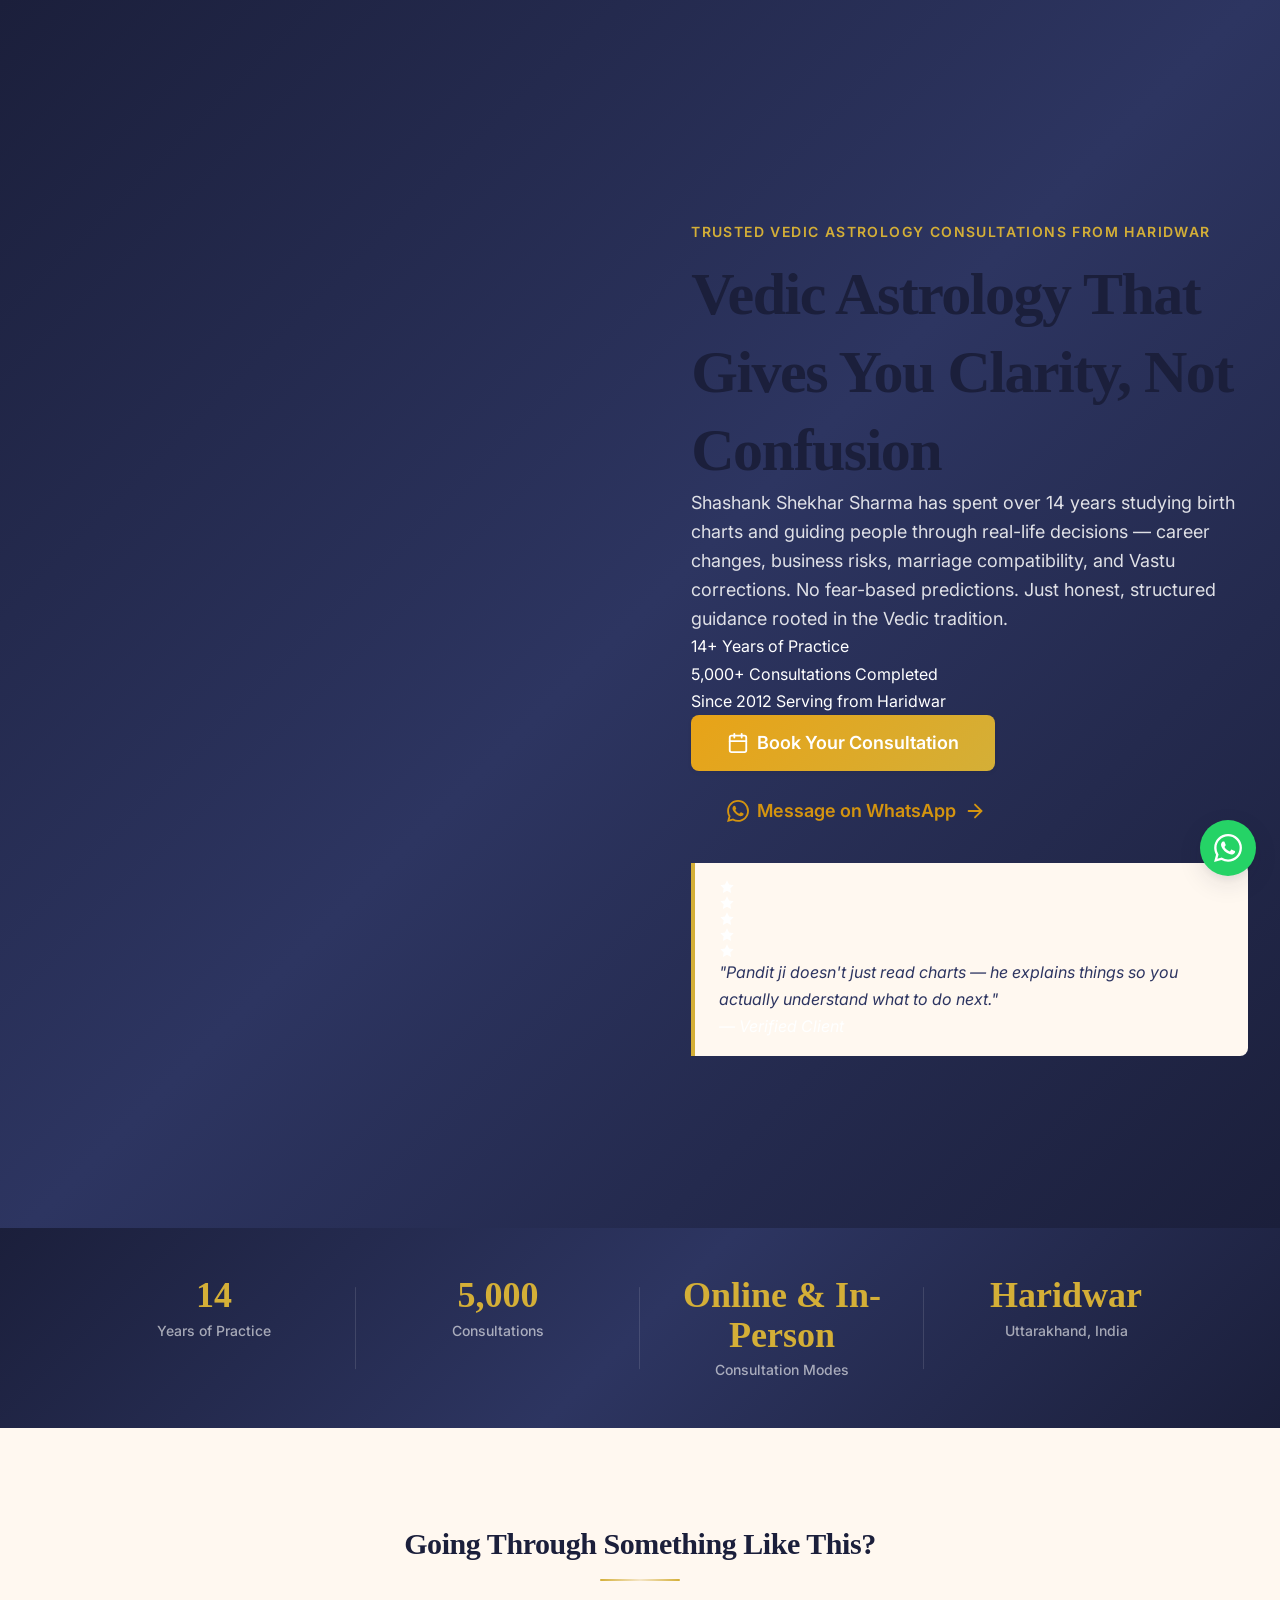
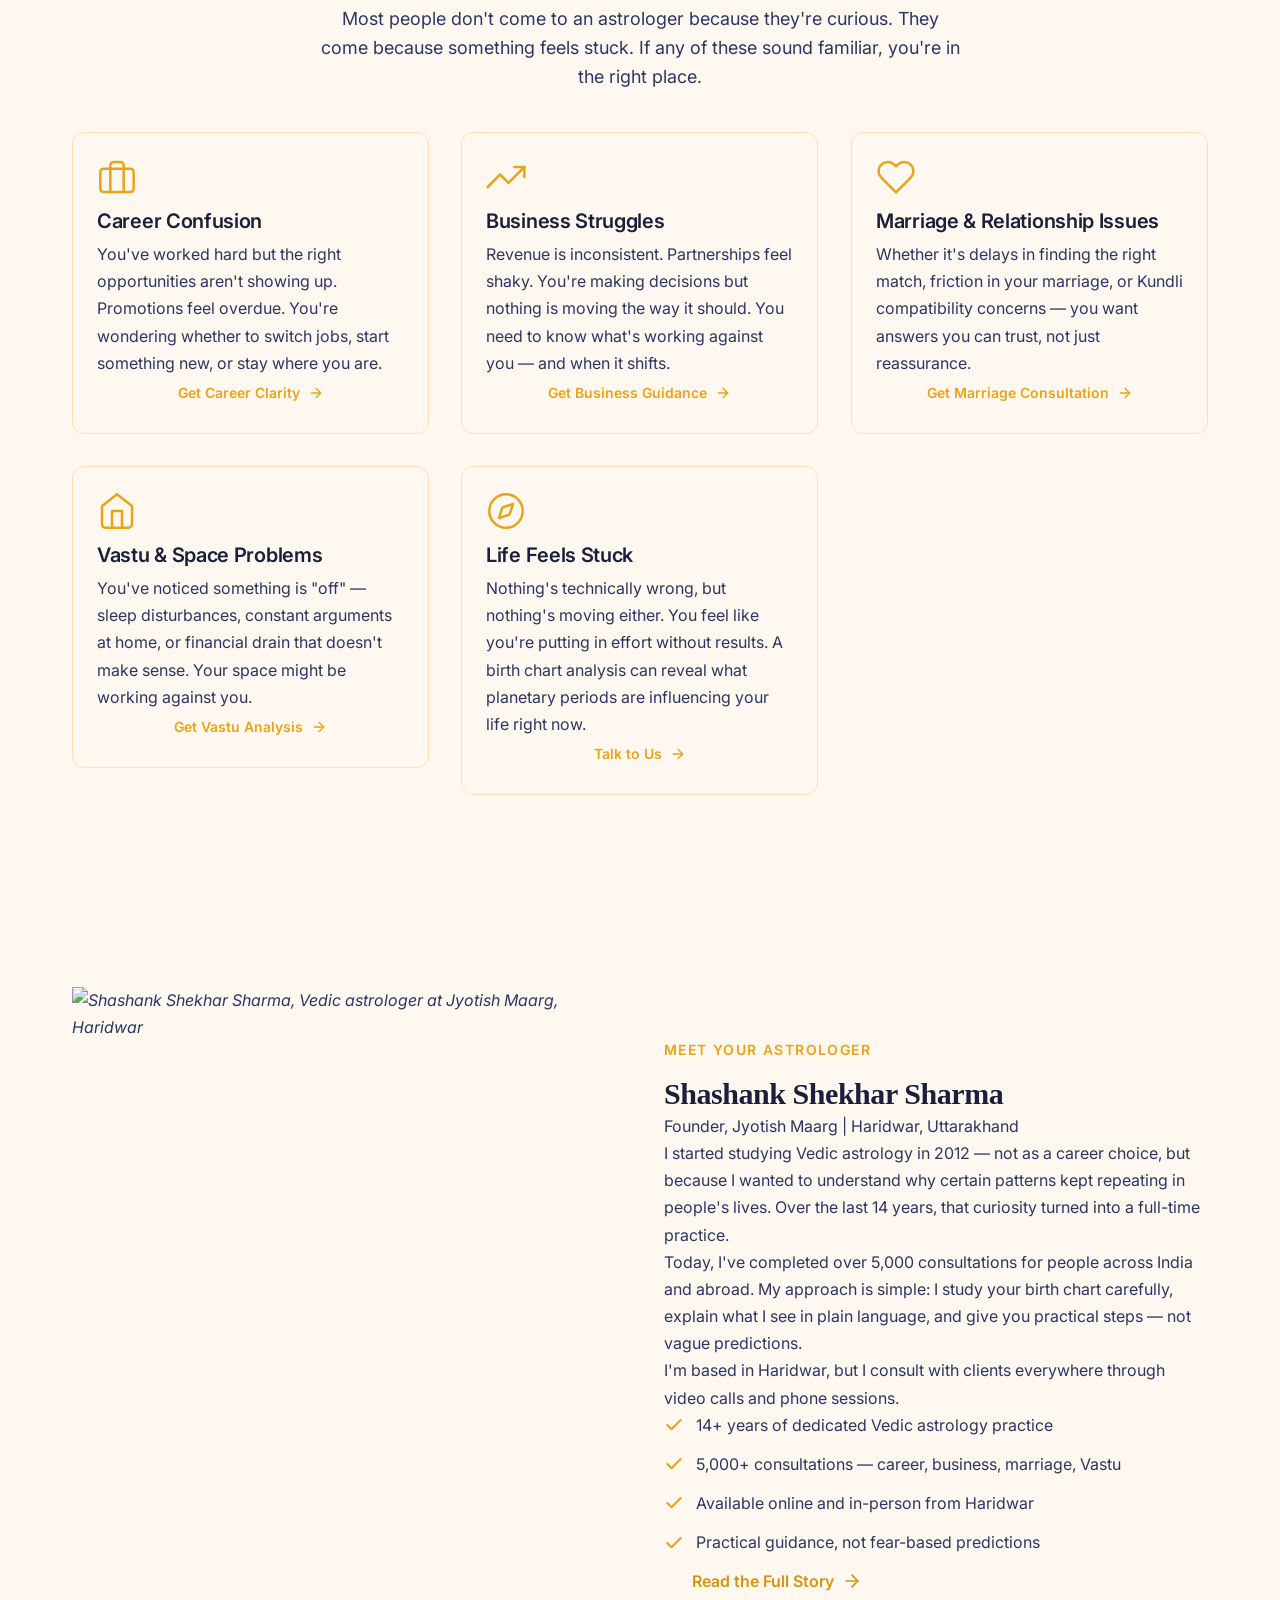
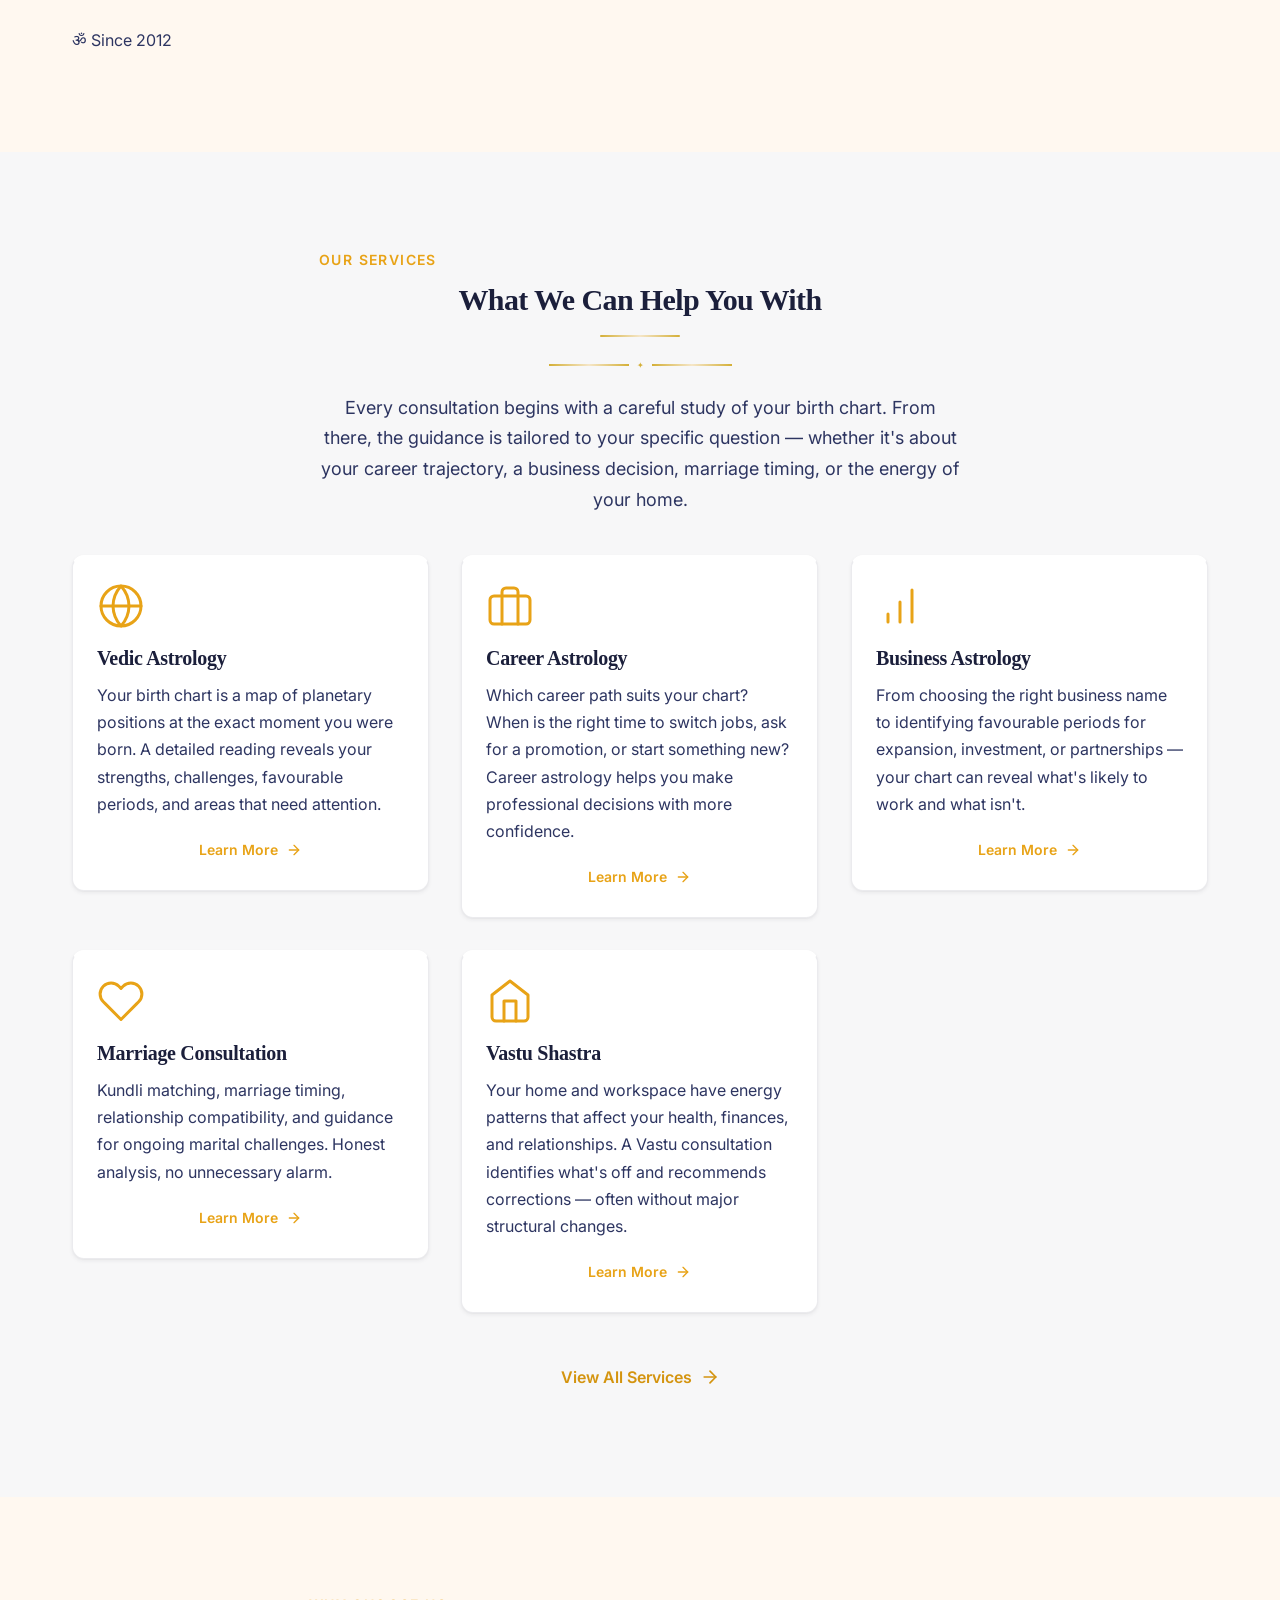
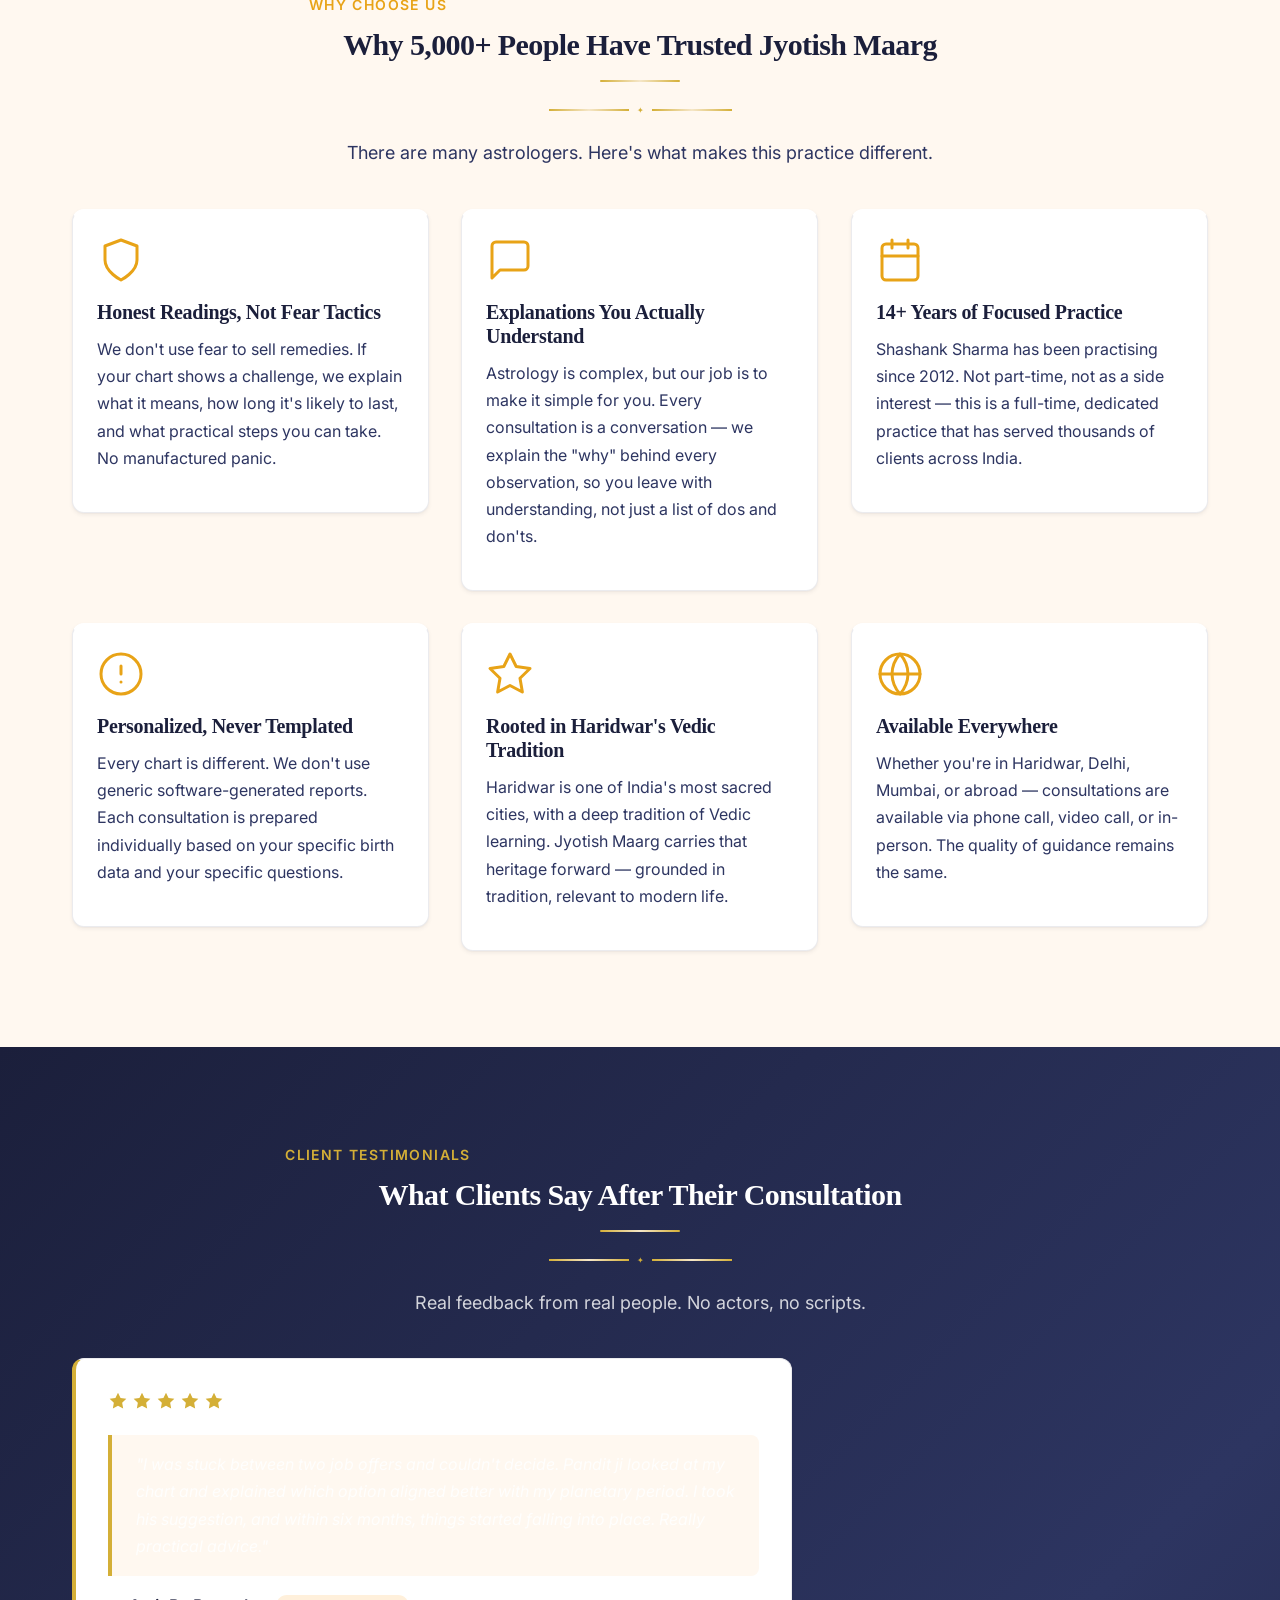
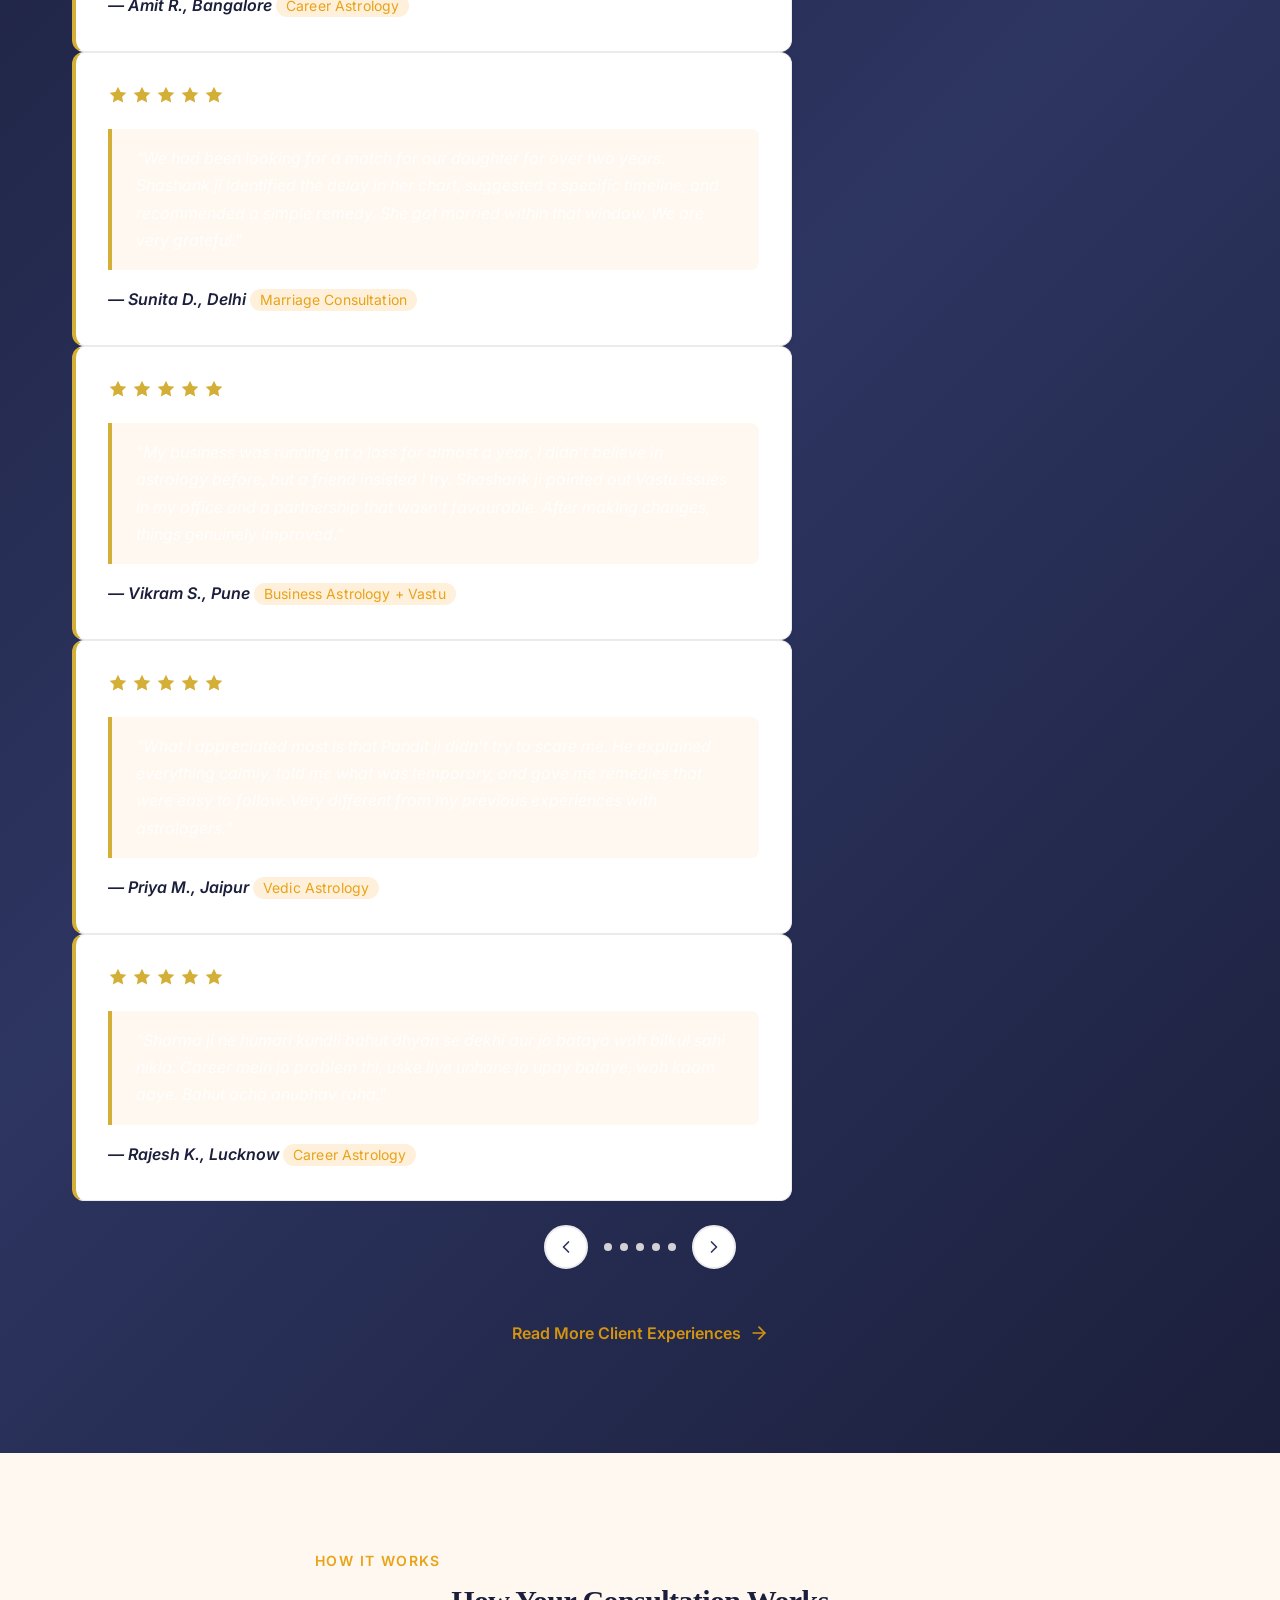
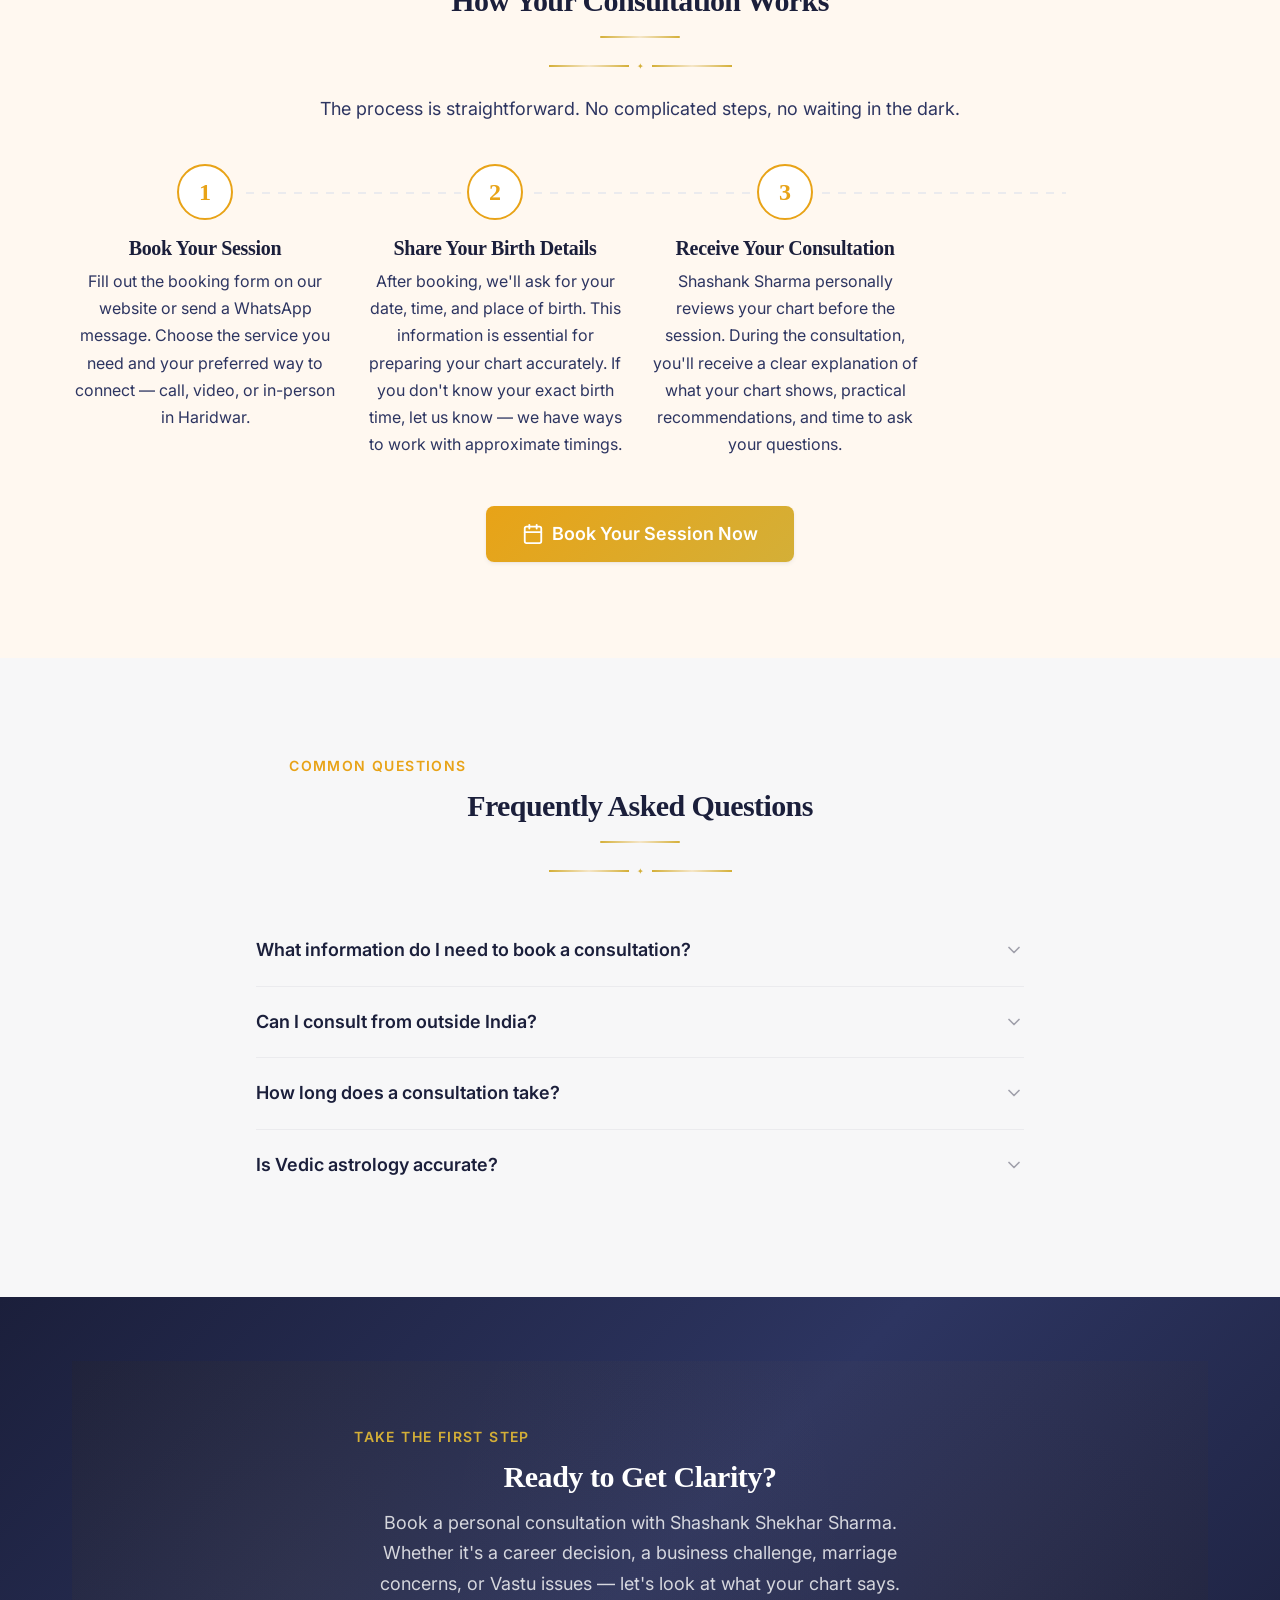
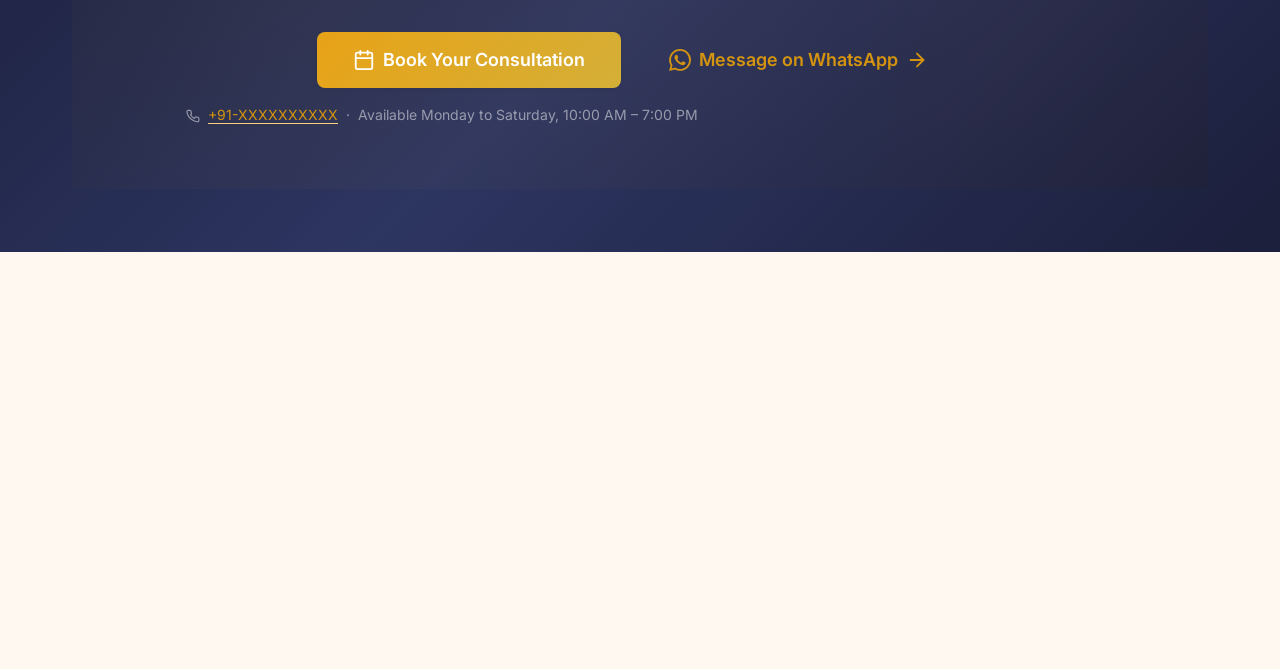
==== index.html @ 120d2c3c "Complete frontend foundation and homepage structure" ====
<!DOCTYPE html>
<html lang="en-IN">
<head>
  <!-- ═══════════════════════════════════════════════════════════════
       META — CHARACTER SET & VIEWPORT
  ═══════════════════════════════════════════════════════════════ -->
  <meta charset="UTF-8">
  <meta name="viewport" content="width=device-width, initial-scale=1.0">
  <meta http-equiv="X-UA-Compatible" content="IE=edge">

  <!-- ═══════════════════════════════════════════════════════════════
       PRIMARY SEO
  ═══════════════════════════════════════════════════════════════ -->
  <title>Jyotish Maarg — Vedic Astrology Consultation in Haridwar | Shashank Shekhar Sharma</title>
  <meta name="description" content="Get clarity on career, business, marriage &amp; Vastu with personalized Vedic astrology consultations from Haridwar. 14+ years of experience. Book your session with Shashank Shekhar Sharma today.">
  <meta name="keywords" content="Vedic astrology Haridwar, jyotish consultation, kundli analysis, career astrology, marriage astrology, vastu shastra, Shashank Shekhar Sharma">
  <meta name="author" content="Shashank Shekhar Sharma">
  <meta name="robots" content="index, follow">
  <meta name="theme-color" content="#1B1F3B">
  <link rel="canonical" href="https://jyotishmaarg.com/">

  <!-- ═══════════════════════════════════════════════════════════════
       OPEN GRAPH
  ═══════════════════════════════════════════════════════════════ -->
  <meta property="og:type" content="website">
  <meta property="og:locale" content="en_IN">
  <meta property="og:site_name" content="Jyotish Maarg">
  <meta property="og:url" content="https://jyotishmaarg.com/">
  <meta property="og:title" content="Jyotish Maarg — Vedic Astrology Consultation in Haridwar">
  <meta property="og:description" content="Get clarity on career, business, marriage &amp; Vastu with personalized Vedic astrology consultations from Haridwar. 14+ years of experience. Book your session today.">
  <meta property="og:image" content="https://jyotishmaarg.com/assets/images/og/og-default.jpg">
  <meta property="og:image:width" content="1200">
  <meta property="og:image:height" content="630">
  <meta property="og:image:alt" content="Jyotish Maarg — Vedic Astrology by Shashank Shekhar Sharma, Haridwar">

  <!-- ═══════════════════════════════════════════════════════════════
       TWITTER CARD
  ═══════════════════════════════════════════════════════════════ -->
  <meta name="twitter:card" content="summary_large_image">
  <meta name="twitter:site" content="@jyotishmaarg">
  <meta name="twitter:title" content="Jyotish Maarg — Vedic Astrology Consultation in Haridwar">
  <meta name="twitter:description" content="Get clarity on career, business, marriage &amp; Vastu with personalized Vedic astrology consultations from Haridwar. 14+ years of experience.">
  <meta name="twitter:image" content="https://jyotishmaarg.com/assets/images/og/og-default.jpg">
  <meta name="twitter:image:alt" content="Jyotish Maarg — Vedic Astrology by Shashank Shekhar Sharma, Haridwar">

  <!-- ═══════════════════════════════════════════════════════════════
       SCHEMA — STRUCTURED DATA (JSON-LD)
  ═══════════════════════════════════════════════════════════════ -->
  <script type="application/ld+json">
  {
    "@context": "https://schema.org",
    "@graph": [
      {
        "@type": "LocalBusiness",
        "@id": "https://jyotishmaarg.com/#business",
        "name": "Jyotish Maarg",
        "alternateName": "Jyotish Maarg Vedic Astrology",
        "description": "Personalized Vedic astrology consultations for career, business, marriage, and Vastu from Haridwar. 14+ years of practice by Shashank Shekhar Sharma.",
        "url": "https://jyotishmaarg.com",
        "logo": {
          "@type": "ImageObject",
          "url": "https://jyotishmaarg.com/assets/images/logo/logo-dark.svg"
        },
        "image": "https://jyotishmaarg.com/assets/images/og/og-default.jpg",
        "telephone": "+91-XXXXXXXXXX",
        "email": "contact@jyotishmaarg.com",
        "address": {
          "@type": "PostalAddress",
          "streetAddress": "Haridwar",
          "addressLocality": "Haridwar",
          "addressRegion": "Uttarakhand",
          "postalCode": "249401",
          "addressCountry": "IN"
        },
        "geo": {
          "@type": "GeoCoordinates",
          "latitude": 29.9457,
          "longitude": 78.1642
        },
        "openingHoursSpecification": [
          {
            "@type": "OpeningHoursSpecification",
            "dayOfWeek": ["Monday","Tuesday","Wednesday","Thursday","Friday","Saturday"],
            "opens": "10:00",
            "closes": "19:00"
          }
        ],
        "sameAs": [
          "https://www.youtube.com/@jyotishmaarg",
          "https://www.instagram.com/jyotishmaarg"
        ],
        "priceRange": "₹₹",
        "foundingDate": "2012",
        "areaServed": {
          "@type": "Country",
          "name": "India"
        },
        "serviceType": ["Vedic Astrology", "Career Astrology", "Business Astrology", "Marriage Consultation", "Vastu Shastra"]
      },
      {
        "@type": "Person",
        "@id": "https://jyotishmaarg.com/#founder",
        "name": "Shashank Shekhar Sharma",
        "jobTitle": "Vedic Astrologer",
        "worksFor": { "@id": "https://jyotishmaarg.com/#business" },
        "url": "https://jyotishmaarg.com/about",
        "image": "https://jyotishmaarg.com/assets/images/about/shashank-sharma.webp",
        "knowsAbout": ["Vedic Astrology", "Parashari Jyotish", "Jaimini Astrology", "Vastu Shastra", "Nadi Jyotish"],
        "address": {
          "@type": "PostalAddress",
          "addressLocality": "Haridwar",
          "addressRegion": "Uttarakhand",
          "addressCountry": "IN"
        }
      },
      {
        "@type": "WebSite",
        "@id": "https://jyotishmaarg.com/#website",
        "url": "https://jyotishmaarg.com",
        "name": "Jyotish Maarg",
        "description": "Personalized Vedic astrology consultations from Haridwar",
        "publisher": { "@id": "https://jyotishmaarg.com/#business" },
        "potentialAction": {
          "@type": "SearchAction",
          "target": {
            "@type": "EntryPoint",
            "urlTemplate": "https://jyotishmaarg.com/blog?q={search_term_string}"
          },
          "query-input": "required name=search_term_string"
        }
      }
    ]
  }
  </script>

  <!-- ═══════════════════════════════════════════════════════════════
       PRECONNECT — FONT ORIGINS
  ═══════════════════════════════════════════════════════════════ -->
  <link rel="preconnect" href="https://fonts.googleapis.com">
  <link rel="preconnect" href="https://fonts.gstatic.com" crossorigin>

  <!-- ═══════════════════════════════════════════════════════════════
       FONTS
       Inter (body) + Cormorant Garamond (headings) + Noto Sans Devanagari (Hindi)
  ═══════════════════════════════════════════════════════════════ -->
  <link href="https://fonts.googleapis.com/css2?family=Cormorant+Garamond:ital,wght@0,400;0,500;0,600;0,700;1,400&family=Inter:wght@400;500;600;700&family=Noto+Sans+Devanagari:wght@400;600&display=swap" rel="stylesheet">

  <!-- ═══════════════════════════════════════════════════════════════
       FAVICON & TOUCH ICONS
  ═══════════════════════════════════════════════════════════════ -->
  <link rel="icon" type="image/svg+xml" href="/assets/icons/favicon.svg">
  <link rel="icon" type="image/png" sizes="32x32" href="/assets/icons/favicon-32x32.png">
  <link rel="icon" type="image/png" sizes="16x16" href="/assets/icons/favicon-16x16.png">
  <link rel="apple-touch-icon" sizes="180x180" href="/assets/icons/apple-touch-icon.png">
  <link rel="manifest" href="/site.webmanifest">

  <!-- ═══════════════════════════════════════════════════════════════
       CSS STACK (load order: tokens → reset → global → components
                             → navbar → footer → animations → page)
  ═══════════════════════════════════════════════════════════════ -->
  <link rel="stylesheet" href="/css/tokens.css">
  <link rel="stylesheet" href="/css/reset.css">
  <link rel="stylesheet" href="/css/global.css">
  <link rel="stylesheet" href="/css/components.css">
  <link rel="stylesheet" href="/css/navbar.css">
  <link rel="stylesheet" href="/css/footer.css">
  <link rel="stylesheet" href="/css/animations.css">
  <link rel="stylesheet" href="/css/pages/home.css">

  <!-- ═══════════════════════════════════════════════════════════════
       HERO IMAGE PRELOAD (largest contentful paint optimisation)
  ═══════════════════════════════════════════════════════════════ -->
  <link rel="preload" as="image" href="/assets/images/hero/home-hero.webp"
        imagesrcset="/assets/images/hero/home-hero-mobile.webp 768w, /assets/images/hero/home-hero.webp 1440w"
        imagesizes="100vw">

</head>

<!-- data-navbar-transparent triggers the transparent-to-solid transition in navbar.js -->
<body data-navbar-transparent="true">

  <!-- ═══════════════════════════════════════════════════════════════
       1. SKIP LINK
  ═══════════════════════════════════════════════════════════════ -->
  <a class="skip-link" href="#main-content">Skip to main content</a>

  <!-- ═══════════════════════════════════════════════════════════════
       2. TOPBAR (announcement — desktop only)
       Injected as part of navbar.html partial via main.js
  ═══════════════════════════════════════════════════════════════ -->

  <!-- ═══════════════════════════════════════════════════════════════
       3. NAVBAR PLACEHOLDER
       main.js fetches /assets/partials/navbar.html and replaces this element
  ═══════════════════════════════════════════════════════════════ -->
  <div id="navbar-placeholder" role="banner" aria-label="Site navigation"></div>

  <!-- ═══════════════════════════════════════════════════════════════
       MAIN CONTENT
  ═══════════════════════════════════════════════════════════════ -->
  <main id="main-content">

    <!-- ═══════════════════════════════════════════════════════════
         SECTION 1 — HERO
    ═══════════════════════════════════════════════════════════ -->
    <section
      class="section section--hero"
      id="hero"
      data-hero
      aria-label="Hero — Jyotish Maarg introduction"
    >
      <!-- Background image (decorative — no alt) -->
      <div class="hero__bg" aria-hidden="true">
        <img
          class="hero__bg-img hero-animate--bg"
          src="/assets/images/hero/home-hero.webp"
          srcset="/assets/images/hero/home-hero-mobile.webp 768w, /assets/images/hero/home-hero.webp 1440w"
          sizes="100vw"
          alt=""
          role="presentation"
          loading="eager"
          fetchpriority="high"
          decoding="async"
          width="1440"
          height="900"
        >
        <!-- Dark overlay for text readability -->
        <div class="hero__overlay" aria-hidden="true"></div>
      </div>

      <div class="container hero__inner">
        <!-- Pre-heading label -->
        <p class="pre-heading hero-animate--pre-heading" aria-hidden="true">
          Trusted Vedic Astrology Consultations from Haridwar
        </p>

        <!-- H1 — primary heading -->
        <h1 class="hero__headline hero-animate--heading">
          Vedic Astrology That Gives You Clarity, Not Confusion
        </h1>

        <!-- Subheadline -->
        <p class="lead hero__subhead hero-animate--subtext">
          Shashank Shekhar Sharma has spent over 14 years studying birth charts and guiding people through real-life decisions — career changes, business risks, marriage compatibility, and Vastu corrections. No fear-based predictions. Just honest, structured guidance rooted in the Vedic tradition.
        </p>

        <!-- Inline stats bar -->
        <div class="hero__stats hero-animate--stats" aria-label="Key credentials">
          <div class="hero__stat">
            <span class="hero__stat-number">14+</span>
            <span class="hero__stat-label">Years of Practice</span>
          </div>
          <div class="hero__stat-divider" aria-hidden="true"></div>
          <div class="hero__stat">
            <span class="hero__stat-number">5,000+</span>
            <span class="hero__stat-label">Consultations Completed</span>
          </div>
          <div class="hero__stat-divider" aria-hidden="true"></div>
          <div class="hero__stat">
            <span class="hero__stat-number">Since 2012</span>
            <span class="hero__stat-label">Serving from Haridwar</span>
          </div>
        </div>

        <!-- CTA buttons -->
        <div class="btn-group hero-animate--cta" role="group" aria-label="Consultation booking options">
          <a
            href="/book"
            class="btn btn--primary btn--lg btn-animate btn-glow"
            aria-label="Book your Vedic astrology consultation"
          >
            <svg aria-hidden="true" focusable="false" xmlns="http://www.w3.org/2000/svg" width="20" height="20" viewBox="0 0 24 24" fill="none" stroke="currentColor" stroke-width="2" stroke-linecap="round" stroke-linejoin="round"><rect x="3" y="4" width="18" height="18" rx="2" ry="2"/><line x1="16" y1="2" x2="16" y2="6"/><line x1="8" y1="2" x2="8" y2="6"/><line x1="3" y1="10" x2="21" y2="10"/></svg>
            Book Your Consultation
          </a>
          <a
            href="https://wa.me/919XXXXXXXXX?text=Namaste%21%20I%20would%20like%20to%20book%20a%20consultation%20with%20Jyotish%20Maarg."
            class="btn btn--outline-light btn--lg btn-animate btn-arrow whatsapp-link"
            target="_blank"
            rel="noopener noreferrer"
            aria-label="Message Jyotish Maarg on WhatsApp (opens WhatsApp)"
          >
            <svg aria-hidden="true" focusable="false" xmlns="http://www.w3.org/2000/svg" width="20" height="20" viewBox="0 0 24 24" fill="currentColor"><path d="M17.472 14.382c-.297-.149-1.758-.867-2.03-.967-.273-.099-.471-.148-.67.15-.197.297-.767.966-.94 1.164-.173.199-.347.223-.644.075-.297-.15-1.255-.463-2.39-1.475-.883-.788-1.48-1.761-1.653-2.059-.173-.297-.018-.458.13-.606.134-.133.298-.347.446-.52.149-.174.198-.298.298-.497.099-.198.05-.371-.025-.52-.075-.149-.669-1.612-.916-2.207-.242-.579-.487-.5-.669-.51-.173-.008-.371-.01-.57-.01-.198 0-.52.074-.792.372-.272.297-1.04 1.016-1.04 2.479 0 1.462 1.065 2.875 1.213 3.074.149.198 2.096 3.2 5.077 4.487.709.306 1.262.489 1.694.625.712.227 1.36.195 1.871.118.571-.085 1.758-.719 2.006-1.413.248-.694.248-1.289.173-1.413-.074-.124-.272-.198-.57-.347m-5.421 7.403h-.004a9.87 9.87 0 01-5.031-1.378l-.361-.214-3.741.982.998-3.648-.235-.374a9.86 9.86 0 01-1.51-5.26c.001-5.45 4.436-9.884 9.888-9.884 2.64 0 5.122 1.03 6.988 2.898a9.825 9.825 0 012.893 6.994c-.003 5.45-4.437 9.884-9.885 9.884m8.413-18.297A11.815 11.815 0 0012.05 0C5.495 0 .16 5.335.157 11.892c0 2.096.547 4.142 1.588 5.945L.057 24l6.305-1.654a11.882 11.882 0 005.683 1.448h.005c6.554 0 11.89-5.335 11.893-11.893a11.821 11.821 0 00-3.48-8.413z"/></svg>
            Message on WhatsApp
            <svg class="btn-arrow-icon" aria-hidden="true" focusable="false" xmlns="http://www.w3.org/2000/svg" width="16" height="16" viewBox="0 0 24 24" fill="none" stroke="currentColor" stroke-width="2" stroke-linecap="round" stroke-linejoin="round"><line x1="5" y1="12" x2="19" y2="12"/><polyline points="12 5 19 12 12 19"/></svg>
          </a>
        </div>

        <!-- Micro-testimonial (first-fold social proof) -->
        <blockquote class="hero__micro-testimonial hero-animate--micro" aria-label="Client testimonial">
          <div class="hero__micro-stars" aria-label="5 stars out of 5">
            <svg aria-hidden="true" focusable="false" xmlns="http://www.w3.org/2000/svg" width="16" height="16" viewBox="0 0 24 24" fill="currentColor"><polygon points="12 2 15.09 8.26 22 9.27 17 14.14 18.18 21.02 12 17.77 5.82 21.02 7 14.14 2 9.27 8.91 8.26 12 2"/></svg>
            <svg aria-hidden="true" focusable="false" xmlns="http://www.w3.org/2000/svg" width="16" height="16" viewBox="0 0 24 24" fill="currentColor"><polygon points="12 2 15.09 8.26 22 9.27 17 14.14 18.18 21.02 12 17.77 5.82 21.02 7 14.14 2 9.27 8.91 8.26 12 2"/></svg>
            <svg aria-hidden="true" focusable="false" xmlns="http://www.w3.org/2000/svg" width="16" height="16" viewBox="0 0 24 24" fill="currentColor"><polygon points="12 2 15.09 8.26 22 9.27 17 14.14 18.18 21.02 12 17.77 5.82 21.02 7 14.14 2 9.27 8.91 8.26 12 2"/></svg>
            <svg aria-hidden="true" focusable="false" xmlns="http://www.w3.org/2000/svg" width="16" height="16" viewBox="0 0 24 24" fill="currentColor"><polygon points="12 2 15.09 8.26 22 9.27 17 14.14 18.18 21.02 12 17.77 5.82 21.02 7 14.14 2 9.27 8.91 8.26 12 2"/></svg>
            <svg aria-hidden="true" focusable="false" xmlns="http://www.w3.org/2000/svg" width="16" height="16" viewBox="0 0 24 24" fill="currentColor"><polygon points="12 2 15.09 8.26 22 9.27 17 14.14 18.18 21.02 12 17.77 5.82 21.02 7 14.14 2 9.27 8.91 8.26 12 2"/></svg>
          </div>
          <p>
            <em>"Pandit ji doesn't just read charts — he explains things so you actually understand what to do next."</em>
          </p>
          <cite>— Verified Client</cite>
        </blockquote>
      </div>
    </section>


    <!-- ═══════════════════════════════════════════════════════════
         SECTION 2 — TRUST / STATS STRIP
    ═══════════════════════════════════════════════════════════ -->
    <section
      class="section stats-strip stats-strip--dark section--dark"
      id="stats-strip"
      aria-label="Credentials overview"
    >
      <div class="container">
        <div class="stats-strip__grid">

          <div class="stat-item reveal stagger-1">
            <span class="stat-item__number stat-number" data-count="14" data-suffix="+">14+</span>
            <span class="stat-item__label">Years of Practice</span>
          </div>

          <div class="stat-item reveal stagger-2">
            <span class="stat-item__number stat-number" data-count="5000" data-prefix="" data-suffix="+">5,000+</span>
            <span class="stat-item__label">Consultations</span>
          </div>

          <div class="stat-item reveal stagger-3">
            <span class="stat-item__number">Online &amp; In-Person</span>
            <span class="stat-item__label">Consultation Modes</span>
          </div>

          <div class="stat-item reveal stagger-4">
            <span class="stat-item__number">Haridwar</span>
            <span class="stat-item__label">Uttarakhand, India</span>
          </div>

        </div>
      </div>
    </section>


    <!-- ═══════════════════════════════════════════════════════════
         SECTION 3 — PAIN POINT IDENTIFICATION
         "Going Through Something Like This?"
    ═══════════════════════════════════════════════════════════ -->
    <section
      class="section section--warm"
      id="pain-points"
      aria-labelledby="pain-heading"
    >
      <div class="container">

        <header class="section-heading section-heading--ornament reveal">
          <h2 id="pain-heading">Going Through Something Like This?</h2>
          <p class="lead">
            Most people don't come to an astrologer because they're curious. They come because something feels stuck. If any of these sound familiar, you're in the right place.
          </p>
        </header>

        <ul class="service-cards-grid" role="list">

          <!-- Career Confusion -->
          <li class="reveal--card stagger-1">
            <article class="pain-card card-hover">
              <div class="pain-card__icon" aria-hidden="true">
                <svg xmlns="http://www.w3.org/2000/svg" width="40" height="40" viewBox="0 0 24 24" fill="none" stroke="currentColor" stroke-width="1.5" stroke-linecap="round" stroke-linejoin="round"><rect x="2" y="7" width="20" height="14" rx="2" ry="2"/><path d="M16 21V5a2 2 0 0 0-2-2h-4a2 2 0 0 0-2 2v16"/></svg>
              </div>
              <h3 class="pain-card__title">Career Confusion</h3>
              <p class="pain-card__desc">
                You've worked hard but the right opportunities aren't showing up. Promotions feel overdue. You're wondering whether to switch jobs, start something new, or stay where you are.
              </p>
              <a href="/services/career-astrology" class="btn btn--ghost btn--sm btn-arrow" aria-label="Get career clarity — Career Astrology service">
                Get Career Clarity
                <svg class="btn-arrow-icon" aria-hidden="true" focusable="false" xmlns="http://www.w3.org/2000/svg" width="16" height="16" viewBox="0 0 24 24" fill="none" stroke="currentColor" stroke-width="2" stroke-linecap="round" stroke-linejoin="round"><line x1="5" y1="12" x2="19" y2="12"/><polyline points="12 5 19 12 12 19"/></svg>
              </a>
            </article>
          </li>

          <!-- Business Struggles -->
          <li class="reveal--card stagger-2">
            <article class="pain-card card-hover">
              <div class="pain-card__icon" aria-hidden="true">
                <svg xmlns="http://www.w3.org/2000/svg" width="40" height="40" viewBox="0 0 24 24" fill="none" stroke="currentColor" stroke-width="1.5" stroke-linecap="round" stroke-linejoin="round"><polyline points="23 6 13.5 15.5 8.5 10.5 1 18"/><polyline points="17 6 23 6 23 12"/></svg>
              </div>
              <h3 class="pain-card__title">Business Struggles</h3>
              <p class="pain-card__desc">
                Revenue is inconsistent. Partnerships feel shaky. You're making decisions but nothing is moving the way it should. You need to know what's working against you — and when it shifts.
              </p>
              <a href="/services/business-astrology" class="btn btn--ghost btn--sm btn-arrow" aria-label="Get business guidance — Business Astrology service">
                Get Business Guidance
                <svg class="btn-arrow-icon" aria-hidden="true" focusable="false" xmlns="http://www.w3.org/2000/svg" width="16" height="16" viewBox="0 0 24 24" fill="none" stroke="currentColor" stroke-width="2" stroke-linecap="round" stroke-linejoin="round"><line x1="5" y1="12" x2="19" y2="12"/><polyline points="12 5 19 12 12 19"/></svg>
              </a>
            </article>
          </li>

          <!-- Marriage & Relationship -->
          <li class="reveal--card stagger-3">
            <article class="pain-card card-hover">
              <div class="pain-card__icon" aria-hidden="true">
                <svg xmlns="http://www.w3.org/2000/svg" width="40" height="40" viewBox="0 0 24 24" fill="none" stroke="currentColor" stroke-width="1.5" stroke-linecap="round" stroke-linejoin="round"><path d="M20.84 4.61a5.5 5.5 0 0 0-7.78 0L12 5.67l-1.06-1.06a5.5 5.5 0 0 0-7.78 7.78l1.06 1.06L12 21.23l7.78-7.78 1.06-1.06a5.5 5.5 0 0 0 0-7.78z"/></svg>
              </div>
              <h3 class="pain-card__title">Marriage &amp; Relationship Issues</h3>
              <p class="pain-card__desc">
                Whether it's delays in finding the right match, friction in your marriage, or Kundli compatibility concerns — you want answers you can trust, not just reassurance.
              </p>
              <a href="/services/marriage-consultation" class="btn btn--ghost btn--sm btn-arrow" aria-label="Get marriage consultation — Marriage Consultation service">
                Get Marriage Consultation
                <svg class="btn-arrow-icon" aria-hidden="true" focusable="false" xmlns="http://www.w3.org/2000/svg" width="16" height="16" viewBox="0 0 24 24" fill="none" stroke="currentColor" stroke-width="2" stroke-linecap="round" stroke-linejoin="round"><line x1="5" y1="12" x2="19" y2="12"/><polyline points="12 5 19 12 12 19"/></svg>
              </a>
            </article>
          </li>

          <!-- Vastu & Space -->
          <li class="reveal--card stagger-4">
            <article class="pain-card card-hover">
              <div class="pain-card__icon" aria-hidden="true">
                <svg xmlns="http://www.w3.org/2000/svg" width="40" height="40" viewBox="0 0 24 24" fill="none" stroke="currentColor" stroke-width="1.5" stroke-linecap="round" stroke-linejoin="round"><path d="M3 9l9-7 9 7v11a2 2 0 0 1-2 2H5a2 2 0 0 1-2-2z"/><polyline points="9 22 9 12 15 12 15 22"/></svg>
              </div>
              <h3 class="pain-card__title">Vastu &amp; Space Problems</h3>
              <p class="pain-card__desc">
                You've noticed something is "off" — sleep disturbances, constant arguments at home, or financial drain that doesn't make sense. Your space might be working against you.
              </p>
              <a href="/services/vastu-shastra" class="btn btn--ghost btn--sm btn-arrow" aria-label="Get Vastu analysis — Vastu Shastra service">
                Get Vastu Analysis
                <svg class="btn-arrow-icon" aria-hidden="true" focusable="false" xmlns="http://www.w3.org/2000/svg" width="16" height="16" viewBox="0 0 24 24" fill="none" stroke="currentColor" stroke-width="2" stroke-linecap="round" stroke-linejoin="round"><line x1="5" y1="12" x2="19" y2="12"/><polyline points="12 5 19 12 12 19"/></svg>
              </a>
            </article>
          </li>

          <!-- Life Feels Stuck -->
          <li class="reveal--card stagger-5">
            <article class="pain-card card-hover">
              <div class="pain-card__icon" aria-hidden="true">
                <svg xmlns="http://www.w3.org/2000/svg" width="40" height="40" viewBox="0 0 24 24" fill="none" stroke="currentColor" stroke-width="1.5" stroke-linecap="round" stroke-linejoin="round"><circle cx="12" cy="12" r="10"/><polygon points="16.24 7.76 14.12 14.12 7.76 16.24 9.88 9.88 16.24 7.76"/></svg>
              </div>
              <h3 class="pain-card__title">Life Feels Stuck</h3>
              <p class="pain-card__desc">
                Nothing's technically wrong, but nothing's moving either. You feel like you're putting in effort without results. A birth chart analysis can reveal what planetary periods are influencing your life right now.
              </p>
              <a href="/book" class="btn btn--ghost btn--sm btn-arrow" aria-label="Talk to us — Book a consultation">
                Talk to Us
                <svg class="btn-arrow-icon" aria-hidden="true" focusable="false" xmlns="http://www.w3.org/2000/svg" width="16" height="16" viewBox="0 0 24 24" fill="none" stroke="currentColor" stroke-width="2" stroke-linecap="round" stroke-linejoin="round"><line x1="5" y1="12" x2="19" y2="12"/><polyline points="12 5 19 12 12 19"/></svg>
              </a>
            </article>
          </li>

        </ul>

      </div>
    </section>


    <!-- ═══════════════════════════════════════════════════════════
         SECTION 4 — ABOUT PREVIEW / AUTHORITY STRIP
         "Meet Your Astrologer"
    ═══════════════════════════════════════════════════════════ -->
    <section
      class="section"
      id="about-preview"
      aria-labelledby="about-heading"
    >
      <div class="container">
        <div class="grid--2col about-preview__grid">

          <!-- Photo column -->
          <div class="about-preview__photo reveal--fade">
            <figure class="about-preview__figure">
              <img
                src="/assets/images/about/shashank-sharma.webp"
                alt="Shashank Shekhar Sharma, Vedic astrologer at Jyotish Maarg, Haridwar"
                width="560"
                height="640"
                loading="lazy"
                decoding="async"
                class="about-preview__img"
              >
              <!-- Floating credibility badge -->
              <figcaption class="about-preview__badge" aria-label="Established since 2012">
                <span class="about-preview__badge-year" lang="hi" aria-label="Om symbol">ॐ</span>
                <span class="about-preview__badge-text">Since 2012</span>
              </figcaption>
            </figure>
          </div>

          <!-- Content column -->
          <div class="about-preview__content reveal">
            <p class="pre-heading">Meet Your Astrologer</p>
            <h2 id="about-heading">Shashank Shekhar Sharma</h2>
            <p class="about-preview__role">Founder, Jyotish Maarg | Haridwar, Uttarakhand</p>

            <p>
              I started studying Vedic astrology in 2012 — not as a career choice, but because I wanted to understand why certain patterns kept repeating in people's lives. Over the last 14 years, that curiosity turned into a full-time practice.
            </p>
            <p>
              Today, I've completed over 5,000 consultations for people across India and abroad. My approach is simple: I study your birth chart carefully, explain what I see in plain language, and give you practical steps — not vague predictions.
            </p>
            <p>
              I'm based in Haridwar, but I consult with clients everywhere through video calls and phone sessions.
            </p>

            <!-- Credentials list -->
            <ul class="credentials-list" aria-label="Key credentials">
              <li class="credentials-list__item">
                <svg class="credentials-list__icon" aria-hidden="true" focusable="false" xmlns="http://www.w3.org/2000/svg" viewBox="0 0 24 24" fill="none" stroke="currentColor" stroke-width="2.5" stroke-linecap="round" stroke-linejoin="round"><polyline points="20 6 9 17 4 12"/></svg>
                <span class="credentials-list__text">14+ years of dedicated Vedic astrology practice</span>
              </li>
              <li class="credentials-list__item">
                <svg class="credentials-list__icon" aria-hidden="true" focusable="false" xmlns="http://www.w3.org/2000/svg" viewBox="0 0 24 24" fill="none" stroke="currentColor" stroke-width="2.5" stroke-linecap="round" stroke-linejoin="round"><polyline points="20 6 9 17 4 12"/></svg>
                <span class="credentials-list__text">5,000+ consultations — career, business, marriage, Vastu</span>
              </li>
              <li class="credentials-list__item">
                <svg class="credentials-list__icon" aria-hidden="true" focusable="false" xmlns="http://www.w3.org/2000/svg" viewBox="0 0 24 24" fill="none" stroke="currentColor" stroke-width="2.5" stroke-linecap="round" stroke-linejoin="round"><polyline points="20 6 9 17 4 12"/></svg>
                <span class="credentials-list__text">Available online and in-person from Haridwar</span>
              </li>
              <li class="credentials-list__item">
                <svg class="credentials-list__icon" aria-hidden="true" focusable="false" xmlns="http://www.w3.org/2000/svg" viewBox="0 0 24 24" fill="none" stroke="currentColor" stroke-width="2.5" stroke-linecap="round" stroke-linejoin="round"><polyline points="20 6 9 17 4 12"/></svg>
                <span class="credentials-list__text">Practical guidance, not fear-based predictions</span>
              </li>
            </ul>

            <a href="/about" class="btn btn--outline btn-arrow" aria-label="Read the full story about Shashank Shekhar Sharma">
              Read the Full Story
              <svg class="btn-arrow-icon" aria-hidden="true" focusable="false" xmlns="http://www.w3.org/2000/svg" width="16" height="16" viewBox="0 0 24 24" fill="none" stroke="currentColor" stroke-width="2" stroke-linecap="round" stroke-linejoin="round"><line x1="5" y1="12" x2="19" y2="12"/><polyline points="12 5 19 12 12 19"/></svg>
            </a>
          </div>

        </div>
      </div>
    </section>


    <!-- ═══════════════════════════════════════════════════════════
         SECTION 5 — SERVICES OVERVIEW
         "What We Can Help You With"
    ═══════════════════════════════════════════════════════════ -->
    <section
      class="section section--alt"
      id="services"
      aria-labelledby="services-heading"
    >
      <div class="container">

        <header class="section-heading section-heading--ornament reveal">
          <p class="section-heading__pre" aria-hidden="true">Our Services</p>
          <h2 id="services-heading" class="section-heading__title">What We Can Help You With</h2>
          <div class="section-heading__ornament" aria-hidden="true">
            <span class="section-heading__ornament-diamond">✦</span>
          </div>
          <p class="section-heading__sub lead">
            Every consultation begins with a careful study of your birth chart. From there, the guidance is tailored to your specific question — whether it's about your career trajectory, a business decision, marriage timing, or the energy of your home.
          </p>
        </header>

        <ul class="service-cards-grid" role="list">

          <!-- Vedic Astrology -->
          <li class="reveal--card stagger-1">
            <article class="service-card card-hover">
              <div class="service-card__icon card-icon" aria-hidden="true">
                <svg xmlns="http://www.w3.org/2000/svg" width="48" height="48" viewBox="0 0 24 24" fill="none" stroke="currentColor" stroke-width="1.5" stroke-linecap="round" stroke-linejoin="round"><circle cx="12" cy="12" r="10"/><path d="M12 2a15.3 15.3 0 0 1 4 10 15.3 15.3 0 0 1-4 10 15.3 15.3 0 0 1-4-10 15.3 15.3 0 0 1 4-10z"/><line x1="2" y1="12" x2="22" y2="12"/></svg>
              </div>
              <h3 class="service-card__title">Vedic Astrology</h3>
              <p class="service-card__desc">
                Your birth chart is a map of planetary positions at the exact moment you were born. A detailed reading reveals your strengths, challenges, favourable periods, and areas that need attention.
              </p>
              <a href="/services/vedic-astrology" class="btn btn--ghost btn--sm btn-arrow service-card__link" aria-label="Learn more about Vedic Astrology consultation">
                Learn More
                <svg class="btn-arrow-icon" aria-hidden="true" focusable="false" xmlns="http://www.w3.org/2000/svg" width="14" height="14" viewBox="0 0 24 24" fill="none" stroke="currentColor" stroke-width="2" stroke-linecap="round" stroke-linejoin="round"><line x1="5" y1="12" x2="19" y2="12"/><polyline points="12 5 19 12 12 19"/></svg>
              </a>
            </article>
          </li>

          <!-- Career Astrology -->
          <li class="reveal--card stagger-2">
            <article class="service-card card-hover">
              <div class="service-card__icon card-icon" aria-hidden="true">
                <svg xmlns="http://www.w3.org/2000/svg" width="48" height="48" viewBox="0 0 24 24" fill="none" stroke="currentColor" stroke-width="1.5" stroke-linecap="round" stroke-linejoin="round"><rect x="2" y="7" width="20" height="14" rx="2" ry="2"/><path d="M16 21V5a2 2 0 0 0-2-2h-4a2 2 0 0 0-2 2v16"/></svg>
              </div>
              <h3 class="service-card__title">Career Astrology</h3>
              <p class="service-card__desc">
                Which career path suits your chart? When is the right time to switch jobs, ask for a promotion, or start something new? Career astrology helps you make professional decisions with more confidence.
              </p>
              <a href="/services/career-astrology" class="btn btn--ghost btn--sm btn-arrow service-card__link" aria-label="Learn more about Career Astrology consultation">
                Learn More
                <svg class="btn-arrow-icon" aria-hidden="true" focusable="false" xmlns="http://www.w3.org/2000/svg" width="14" height="14" viewBox="0 0 24 24" fill="none" stroke="currentColor" stroke-width="2" stroke-linecap="round" stroke-linejoin="round"><line x1="5" y1="12" x2="19" y2="12"/><polyline points="12 5 19 12 12 19"/></svg>
              </a>
            </article>
          </li>

          <!-- Business Astrology -->
          <li class="reveal--card stagger-3">
            <article class="service-card card-hover">
              <div class="service-card__icon card-icon" aria-hidden="true">
                <svg xmlns="http://www.w3.org/2000/svg" width="48" height="48" viewBox="0 0 24 24" fill="none" stroke="currentColor" stroke-width="1.5" stroke-linecap="round" stroke-linejoin="round"><line x1="12" y1="20" x2="12" y2="10"/><line x1="18" y1="20" x2="18" y2="4"/><line x1="6" y1="20" x2="6" y2="16"/></svg>
              </div>
              <h3 class="service-card__title">Business Astrology</h3>
              <p class="service-card__desc">
                From choosing the right business name to identifying favourable periods for expansion, investment, or partnerships — your chart can reveal what's likely to work and what isn't.
              </p>
              <a href="/services/business-astrology" class="btn btn--ghost btn--sm btn-arrow service-card__link" aria-label="Learn more about Business Astrology consultation">
                Learn More
                <svg class="btn-arrow-icon" aria-hidden="true" focusable="false" xmlns="http://www.w3.org/2000/svg" width="14" height="14" viewBox="0 0 24 24" fill="none" stroke="currentColor" stroke-width="2" stroke-linecap="round" stroke-linejoin="round"><line x1="5" y1="12" x2="19" y2="12"/><polyline points="12 5 19 12 12 19"/></svg>
              </a>
            </article>
          </li>

          <!-- Marriage Consultation -->
          <li class="reveal--card stagger-4">
            <article class="service-card card-hover">
              <div class="service-card__icon card-icon" aria-hidden="true">
                <svg xmlns="http://www.w3.org/2000/svg" width="48" height="48" viewBox="0 0 24 24" fill="none" stroke="currentColor" stroke-width="1.5" stroke-linecap="round" stroke-linejoin="round"><path d="M20.84 4.61a5.5 5.5 0 0 0-7.78 0L12 5.67l-1.06-1.06a5.5 5.5 0 0 0-7.78 7.78l1.06 1.06L12 21.23l7.78-7.78 1.06-1.06a5.5 5.5 0 0 0 0-7.78z"/></svg>
              </div>
              <h3 class="service-card__title">Marriage Consultation</h3>
              <p class="service-card__desc">
                Kundli matching, marriage timing, relationship compatibility, and guidance for ongoing marital challenges. Honest analysis, no unnecessary alarm.
              </p>
              <a href="/services/marriage-consultation" class="btn btn--ghost btn--sm btn-arrow service-card__link" aria-label="Learn more about Marriage Consultation">
                Learn More
                <svg class="btn-arrow-icon" aria-hidden="true" focusable="false" xmlns="http://www.w3.org/2000/svg" width="14" height="14" viewBox="0 0 24 24" fill="none" stroke="currentColor" stroke-width="2" stroke-linecap="round" stroke-linejoin="round"><line x1="5" y1="12" x2="19" y2="12"/><polyline points="12 5 19 12 12 19"/></svg>
              </a>
            </article>
          </li>

          <!-- Vastu Shastra -->
          <li class="reveal--card stagger-5">
            <article class="service-card card-hover">
              <div class="service-card__icon card-icon" aria-hidden="true">
                <svg xmlns="http://www.w3.org/2000/svg" width="48" height="48" viewBox="0 0 24 24" fill="none" stroke="currentColor" stroke-width="1.5" stroke-linecap="round" stroke-linejoin="round"><path d="M3 9l9-7 9 7v11a2 2 0 0 1-2 2H5a2 2 0 0 1-2-2z"/><polyline points="9 22 9 12 15 12 15 22"/></svg>
              </div>
              <h3 class="service-card__title">Vastu Shastra</h3>
              <p class="service-card__desc">
                Your home and workspace have energy patterns that affect your health, finances, and relationships. A Vastu consultation identifies what's off and recommends corrections — often without major structural changes.
              </p>
              <a href="/services/vastu-shastra" class="btn btn--ghost btn--sm btn-arrow service-card__link" aria-label="Learn more about Vastu Shastra consultation">
                Learn More
                <svg class="btn-arrow-icon" aria-hidden="true" focusable="false" xmlns="http://www.w3.org/2000/svg" width="14" height="14" viewBox="0 0 24 24" fill="none" stroke="currentColor" stroke-width="2" stroke-linecap="round" stroke-linejoin="round"><line x1="5" y1="12" x2="19" y2="12"/><polyline points="12 5 19 12 12 19"/></svg>
              </a>
            </article>
          </li>

        </ul>

        <div class="section-heading" style="margin-top: var(--space-10); margin-bottom: 0;">
          <a href="/services" class="btn btn--outline btn-arrow" aria-label="View all Jyotish Maarg services">
            View All Services
            <svg class="btn-arrow-icon" aria-hidden="true" focusable="false" xmlns="http://www.w3.org/2000/svg" width="16" height="16" viewBox="0 0 24 24" fill="none" stroke="currentColor" stroke-width="2" stroke-linecap="round" stroke-linejoin="round"><line x1="5" y1="12" x2="19" y2="12"/><polyline points="12 5 19 12 12 19"/></svg>
          </a>
        </div>

      </div>
    </section>


    <!-- ═══════════════════════════════════════════════════════════
         SECTION 6 — WHY CHOOSE JYOTISH MAARG
         "Why 5,000+ People Have Trusted Jyotish Maarg"
    ═══════════════════════════════════════════════════════════ -->
    <section
      class="section"
      id="why-choose"
      aria-labelledby="why-heading"
    >
      <div class="container">

        <header class="section-heading section-heading--ornament reveal">
          <p class="section-heading__pre" aria-hidden="true">Why Choose Us</p>
          <h2 id="why-heading" class="section-heading__title">Why 5,000+ People Have Trusted Jyotish Maarg</h2>
          <div class="section-heading__ornament" aria-hidden="true">
            <span class="section-heading__ornament-diamond">✦</span>
          </div>
          <p class="section-heading__sub lead">
            There are many astrologers. Here's what makes this practice different.
          </p>
        </header>

        <ul class="service-cards-grid" role="list">

          <li class="reveal--card stagger-1">
            <article class="service-card card-hover">
              <div class="service-card__icon card-icon" aria-hidden="true">
                <svg xmlns="http://www.w3.org/2000/svg" width="48" height="48" viewBox="0 0 24 24" fill="none" stroke="currentColor" stroke-width="1.5" stroke-linecap="round" stroke-linejoin="round"><path d="M12 22s8-4 8-10V5l-8-3-8 3v7c0 6 8 10 8 10z"/></svg>
              </div>
              <h3 class="service-card__title">Honest Readings, Not Fear Tactics</h3>
              <p class="service-card__desc">
                We don't use fear to sell remedies. If your chart shows a challenge, we explain what it means, how long it's likely to last, and what practical steps you can take. No manufactured panic.
              </p>
            </article>
          </li>

          <li class="reveal--card stagger-2">
            <article class="service-card card-hover">
              <div class="service-card__icon card-icon" aria-hidden="true">
                <svg xmlns="http://www.w3.org/2000/svg" width="48" height="48" viewBox="0 0 24 24" fill="none" stroke="currentColor" stroke-width="1.5" stroke-linecap="round" stroke-linejoin="round"><path d="M21 15a2 2 0 0 1-2 2H7l-4 4V5a2 2 0 0 1 2-2h14a2 2 0 0 1 2 2z"/></svg>
              </div>
              <h3 class="service-card__title">Explanations You Actually Understand</h3>
              <p class="service-card__desc">
                Astrology is complex, but our job is to make it simple for you. Every consultation is a conversation — we explain the "why" behind every observation, so you leave with understanding, not just a list of dos and don'ts.
              </p>
            </article>
          </li>

          <li class="reveal--card stagger-3">
            <article class="service-card card-hover">
              <div class="service-card__icon card-icon" aria-hidden="true">
                <svg xmlns="http://www.w3.org/2000/svg" width="48" height="48" viewBox="0 0 24 24" fill="none" stroke="currentColor" stroke-width="1.5" stroke-linecap="round" stroke-linejoin="round"><rect x="3" y="4" width="18" height="18" rx="2" ry="2"/><line x1="16" y1="2" x2="16" y2="6"/><line x1="8" y1="2" x2="8" y2="6"/><line x1="3" y1="10" x2="21" y2="10"/></svg>
              </div>
              <h3 class="service-card__title">14+ Years of Focused Practice</h3>
              <p class="service-card__desc">
                Shashank Sharma has been practising since 2012. Not part-time, not as a side interest — this is a full-time, dedicated practice that has served thousands of clients across India.
              </p>
            </article>
          </li>

          <li class="reveal--card stagger-4">
            <article class="service-card card-hover">
              <div class="service-card__icon card-icon" aria-hidden="true">
                <svg xmlns="http://www.w3.org/2000/svg" width="48" height="48" viewBox="0 0 24 24" fill="none" stroke="currentColor" stroke-width="1.5" stroke-linecap="round" stroke-linejoin="round"><circle cx="12" cy="12" r="10"/><line x1="12" y1="8" x2="12" y2="12"/><line x1="12" y1="16" x2="12.01" y2="16"/></svg>
              </div>
              <h3 class="service-card__title">Personalized, Never Templated</h3>
              <p class="service-card__desc">
                Every chart is different. We don't use generic software-generated reports. Each consultation is prepared individually based on your specific birth data and your specific questions.
              </p>
            </article>
          </li>

          <li class="reveal--card stagger-5">
            <article class="service-card card-hover">
              <div class="service-card__icon card-icon" aria-hidden="true">
                <svg xmlns="http://www.w3.org/2000/svg" width="48" height="48" viewBox="0 0 24 24" fill="none" stroke="currentColor" stroke-width="1.5" stroke-linecap="round" stroke-linejoin="round"><polygon points="12 2 15.09 8.26 22 9.27 17 14.14 18.18 21.02 12 17.77 5.82 21.02 7 14.14 2 9.27 8.91 8.26 12 2"/></svg>
              </div>
              <h3 class="service-card__title">Rooted in Haridwar's Vedic Tradition</h3>
              <p class="service-card__desc">
                Haridwar is one of India's most sacred cities, with a deep tradition of Vedic learning. Jyotish Maarg carries that heritage forward — grounded in tradition, relevant to modern life.
              </p>
            </article>
          </li>

          <li class="reveal--card stagger-6">
            <article class="service-card card-hover">
              <div class="service-card__icon card-icon" aria-hidden="true">
                <svg xmlns="http://www.w3.org/2000/svg" width="48" height="48" viewBox="0 0 24 24" fill="none" stroke="currentColor" stroke-width="1.5" stroke-linecap="round" stroke-linejoin="round"><circle cx="12" cy="12" r="10"/><line x1="2" y1="12" x2="22" y2="12"/><path d="M12 2a15.3 15.3 0 0 1 4 10 15.3 15.3 0 0 1-4 10 15.3 15.3 0 0 1-4-10 15.3 15.3 0 0 1 4-10z"/></svg>
              </div>
              <h3 class="service-card__title">Available Everywhere</h3>
              <p class="service-card__desc">
                Whether you're in Haridwar, Delhi, Mumbai, or abroad — consultations are available via phone call, video call, or in-person. The quality of guidance remains the same.
              </p>
            </article>
          </li>

        </ul>

      </div>
    </section>


    <!-- ═══════════════════════════════════════════════════════════
         SECTION 7 — TESTIMONIALS
         "What Clients Say After Their Consultation"
    ═══════════════════════════════════════════════════════════ -->
    <section
      class="section section--dark"
      id="testimonials"
      aria-labelledby="testimonials-heading"
    >
      <div class="container">

        <header class="section-heading section-heading--ornament section-heading--dark reveal">
          <p class="section-heading__pre" aria-hidden="true">Client Testimonials</p>
          <h2 id="testimonials-heading" class="section-heading__title">What Clients Say After Their Consultation</h2>
          <div class="section-heading__ornament" aria-hidden="true">
            <span class="section-heading__ornament-diamond">✦</span>
          </div>
          <p class="section-heading__sub lead">
            Real feedback from real people. No actors, no scripts.
          </p>
        </header>

        <!-- Testimonial carousel -->
        <div
          class="testimonial-carousel reveal--fade"
          role="region"
          aria-label="Client testimonials carousel"
          aria-roledescription="carousel"
        >
          <div
            class="testimonial-carousel__track"
            aria-live="polite"
            aria-atomic="false"
          >

            <!-- Testimonial 1 -->
            <article
              class="testimonial-card"
              aria-roledescription="slide"
              aria-label="Testimonial 1 of 5 — Amit R., Bangalore"
            >
              <div class="star-rating testimonial-card__stars" aria-label="5 stars out of 5">
                <svg class="star" aria-hidden="true" focusable="false" xmlns="http://www.w3.org/2000/svg" width="20" height="20" viewBox="0 0 24 24" fill="currentColor"><polygon points="12 2 15.09 8.26 22 9.27 17 14.14 18.18 21.02 12 17.77 5.82 21.02 7 14.14 2 9.27 8.91 8.26 12 2"/></svg>
                <svg class="star" aria-hidden="true" focusable="false" xmlns="http://www.w3.org/2000/svg" width="20" height="20" viewBox="0 0 24 24" fill="currentColor"><polygon points="12 2 15.09 8.26 22 9.27 17 14.14 18.18 21.02 12 17.77 5.82 21.02 7 14.14 2 9.27 8.91 8.26 12 2"/></svg>
                <svg class="star" aria-hidden="true" focusable="false" xmlns="http://www.w3.org/2000/svg" width="20" height="20" viewBox="0 0 24 24" fill="currentColor"><polygon points="12 2 15.09 8.26 22 9.27 17 14.14 18.18 21.02 12 17.77 5.82 21.02 7 14.14 2 9.27 8.91 8.26 12 2"/></svg>
                <svg class="star" aria-hidden="true" focusable="false" xmlns="http://www.w3.org/2000/svg" width="20" height="20" viewBox="0 0 24 24" fill="currentColor"><polygon points="12 2 15.09 8.26 22 9.27 17 14.14 18.18 21.02 12 17.77 5.82 21.02 7 14.14 2 9.27 8.91 8.26 12 2"/></svg>
                <svg class="star" aria-hidden="true" focusable="false" xmlns="http://www.w3.org/2000/svg" width="20" height="20" viewBox="0 0 24 24" fill="currentColor"><polygon points="12 2 15.09 8.26 22 9.27 17 14.14 18.18 21.02 12 17.77 5.82 21.02 7 14.14 2 9.27 8.91 8.26 12 2"/></svg>
              </div>
              <blockquote class="testimonial-card__quote">
                <p>"I was stuck between two job offers and couldn't decide. Pandit ji looked at my chart and explained which option aligned better with my planetary period. I took his suggestion, and within six months, things started falling into place. Really practical advice."</p>
              </blockquote>
              <footer class="testimonial-card__footer">
                <cite class="testimonial-card__author">— <strong>Amit R.</strong>, Bangalore</cite>
                <span class="badge badge--warm testimonial-card__service">Career Astrology</span>
              </footer>
            </article>

            <!-- Testimonial 2 -->
            <article
              class="testimonial-card"
              aria-roledescription="slide"
              aria-label="Testimonial 2 of 5 — Sunita D., Delhi"
            >
              <div class="star-rating testimonial-card__stars" aria-label="5 stars out of 5">
                <svg class="star" aria-hidden="true" focusable="false" xmlns="http://www.w3.org/2000/svg" width="20" height="20" viewBox="0 0 24 24" fill="currentColor"><polygon points="12 2 15.09 8.26 22 9.27 17 14.14 18.18 21.02 12 17.77 5.82 21.02 7 14.14 2 9.27 8.91 8.26 12 2"/></svg>
                <svg class="star" aria-hidden="true" focusable="false" xmlns="http://www.w3.org/2000/svg" width="20" height="20" viewBox="0 0 24 24" fill="currentColor"><polygon points="12 2 15.09 8.26 22 9.27 17 14.14 18.18 21.02 12 17.77 5.82 21.02 7 14.14 2 9.27 8.91 8.26 12 2"/></svg>
                <svg class="star" aria-hidden="true" focusable="false" xmlns="http://www.w3.org/2000/svg" width="20" height="20" viewBox="0 0 24 24" fill="currentColor"><polygon points="12 2 15.09 8.26 22 9.27 17 14.14 18.18 21.02 12 17.77 5.82 21.02 7 14.14 2 9.27 8.91 8.26 12 2"/></svg>
                <svg class="star" aria-hidden="true" focusable="false" xmlns="http://www.w3.org/2000/svg" width="20" height="20" viewBox="0 0 24 24" fill="currentColor"><polygon points="12 2 15.09 8.26 22 9.27 17 14.14 18.18 21.02 12 17.77 5.82 21.02 7 14.14 2 9.27 8.91 8.26 12 2"/></svg>
                <svg class="star" aria-hidden="true" focusable="false" xmlns="http://www.w3.org/2000/svg" width="20" height="20" viewBox="0 0 24 24" fill="currentColor"><polygon points="12 2 15.09 8.26 22 9.27 17 14.14 18.18 21.02 12 17.77 5.82 21.02 7 14.14 2 9.27 8.91 8.26 12 2"/></svg>
              </div>
              <blockquote class="testimonial-card__quote">
                <p>"We had been looking for a match for our daughter for over two years. Shashank ji identified the delay in her chart, suggested a specific timeline, and recommended a simple remedy. She got married within that window. We are very grateful."</p>
              </blockquote>
              <footer class="testimonial-card__footer">
                <cite class="testimonial-card__author">— <strong>Sunita D.</strong>, Delhi</cite>
                <span class="badge badge--warm testimonial-card__service">Marriage Consultation</span>
              </footer>
            </article>

            <!-- Testimonial 3 -->
            <article
              class="testimonial-card"
              aria-roledescription="slide"
              aria-label="Testimonial 3 of 5 — Vikram S., Pune"
            >
              <div class="star-rating testimonial-card__stars" aria-label="5 stars out of 5">
                <svg class="star" aria-hidden="true" focusable="false" xmlns="http://www.w3.org/2000/svg" width="20" height="20" viewBox="0 0 24 24" fill="currentColor"><polygon points="12 2 15.09 8.26 22 9.27 17 14.14 18.18 21.02 12 17.77 5.82 21.02 7 14.14 2 9.27 8.91 8.26 12 2"/></svg>
                <svg class="star" aria-hidden="true" focusable="false" xmlns="http://www.w3.org/2000/svg" width="20" height="20" viewBox="0 0 24 24" fill="currentColor"><polygon points="12 2 15.09 8.26 22 9.27 17 14.14 18.18 21.02 12 17.77 5.82 21.02 7 14.14 2 9.27 8.91 8.26 12 2"/></svg>
                <svg class="star" aria-hidden="true" focusable="false" xmlns="http://www.w3.org/2000/svg" width="20" height="20" viewBox="0 0 24 24" fill="currentColor"><polygon points="12 2 15.09 8.26 22 9.27 17 14.14 18.18 21.02 12 17.77 5.82 21.02 7 14.14 2 9.27 8.91 8.26 12 2"/></svg>
                <svg class="star" aria-hidden="true" focusable="false" xmlns="http://www.w3.org/2000/svg" width="20" height="20" viewBox="0 0 24 24" fill="currentColor"><polygon points="12 2 15.09 8.26 22 9.27 17 14.14 18.18 21.02 12 17.77 5.82 21.02 7 14.14 2 9.27 8.91 8.26 12 2"/></svg>
                <svg class="star" aria-hidden="true" focusable="false" xmlns="http://www.w3.org/2000/svg" width="20" height="20" viewBox="0 0 24 24" fill="currentColor"><polygon points="12 2 15.09 8.26 22 9.27 17 14.14 18.18 21.02 12 17.77 5.82 21.02 7 14.14 2 9.27 8.91 8.26 12 2"/></svg>
              </div>
              <blockquote class="testimonial-card__quote">
                <p>"My business was running at a loss for almost a year. I didn't believe in astrology before, but a friend insisted I try. Shashank ji pointed out Vastu issues in my office and a partnership that wasn't favourable. After making changes, things genuinely improved."</p>
              </blockquote>
              <footer class="testimonial-card__footer">
                <cite class="testimonial-card__author">— <strong>Vikram S.</strong>, Pune</cite>
                <span class="badge badge--warm testimonial-card__service">Business Astrology + Vastu</span>
              </footer>
            </article>

            <!-- Testimonial 4 -->
            <article
              class="testimonial-card"
              aria-roledescription="slide"
              aria-label="Testimonial 4 of 5 — Priya M., Jaipur"
            >
              <div class="star-rating testimonial-card__stars" aria-label="5 stars out of 5">
                <svg class="star" aria-hidden="true" focusable="false" xmlns="http://www.w3.org/2000/svg" width="20" height="20" viewBox="0 0 24 24" fill="currentColor"><polygon points="12 2 15.09 8.26 22 9.27 17 14.14 18.18 21.02 12 17.77 5.82 21.02 7 14.14 2 9.27 8.91 8.26 12 2"/></svg>
                <svg class="star" aria-hidden="true" focusable="false" xmlns="http://www.w3.org/2000/svg" width="20" height="20" viewBox="0 0 24 24" fill="currentColor"><polygon points="12 2 15.09 8.26 22 9.27 17 14.14 18.18 21.02 12 17.77 5.82 21.02 7 14.14 2 9.27 8.91 8.26 12 2"/></svg>
                <svg class="star" aria-hidden="true" focusable="false" xmlns="http://www.w3.org/2000/svg" width="20" height="20" viewBox="0 0 24 24" fill="currentColor"><polygon points="12 2 15.09 8.26 22 9.27 17 14.14 18.18 21.02 12 17.77 5.82 21.02 7 14.14 2 9.27 8.91 8.26 12 2"/></svg>
                <svg class="star" aria-hidden="true" focusable="false" xmlns="http://www.w3.org/2000/svg" width="20" height="20" viewBox="0 0 24 24" fill="currentColor"><polygon points="12 2 15.09 8.26 22 9.27 17 14.14 18.18 21.02 12 17.77 5.82 21.02 7 14.14 2 9.27 8.91 8.26 12 2"/></svg>
                <svg class="star" aria-hidden="true" focusable="false" xmlns="http://www.w3.org/2000/svg" width="20" height="20" viewBox="0 0 24 24" fill="currentColor"><polygon points="12 2 15.09 8.26 22 9.27 17 14.14 18.18 21.02 12 17.77 5.82 21.02 7 14.14 2 9.27 8.91 8.26 12 2"/></svg>
              </div>
              <blockquote class="testimonial-card__quote">
                <p>"What I appreciated most is that Pandit ji didn't try to scare me. He explained everything calmly, told me what was temporary, and gave me remedies that were easy to follow. Very different from my previous experiences with astrologers."</p>
              </blockquote>
              <footer class="testimonial-card__footer">
                <cite class="testimonial-card__author">— <strong>Priya M.</strong>, Jaipur</cite>
                <span class="badge badge--warm testimonial-card__service">Vedic Astrology</span>
              </footer>
            </article>

            <!-- Testimonial 5 -->
            <article
              class="testimonial-card"
              aria-roledescription="slide"
              aria-label="Testimonial 5 of 5 — Rajesh K., Lucknow"
            >
              <div class="star-rating testimonial-card__stars" aria-label="5 stars out of 5">
                <svg class="star" aria-hidden="true" focusable="false" xmlns="http://www.w3.org/2000/svg" width="20" height="20" viewBox="0 0 24 24" fill="currentColor"><polygon points="12 2 15.09 8.26 22 9.27 17 14.14 18.18 21.02 12 17.77 5.82 21.02 7 14.14 2 9.27 8.91 8.26 12 2"/></svg>
                <svg class="star" aria-hidden="true" focusable="false" xmlns="http://www.w3.org/2000/svg" width="20" height="20" viewBox="0 0 24 24" fill="currentColor"><polygon points="12 2 15.09 8.26 22 9.27 17 14.14 18.18 21.02 12 17.77 5.82 21.02 7 14.14 2 9.27 8.91 8.26 12 2"/></svg>
                <svg class="star" aria-hidden="true" focusable="false" xmlns="http://www.w3.org/2000/svg" width="20" height="20" viewBox="0 0 24 24" fill="currentColor"><polygon points="12 2 15.09 8.26 22 9.27 17 14.14 18.18 21.02 12 17.77 5.82 21.02 7 14.14 2 9.27 8.91 8.26 12 2"/></svg>
                <svg class="star" aria-hidden="true" focusable="false" xmlns="http://www.w3.org/2000/svg" width="20" height="20" viewBox="0 0 24 24" fill="currentColor"><polygon points="12 2 15.09 8.26 22 9.27 17 14.14 18.18 21.02 12 17.77 5.82 21.02 7 14.14 2 9.27 8.91 8.26 12 2"/></svg>
                <svg class="star" aria-hidden="true" focusable="false" xmlns="http://www.w3.org/2000/svg" width="20" height="20" viewBox="0 0 24 24" fill="currentColor"><polygon points="12 2 15.09 8.26 22 9.27 17 14.14 18.18 21.02 12 17.77 5.82 21.02 7 14.14 2 9.27 8.91 8.26 12 2"/></svg>
              </div>
              <blockquote class="testimonial-card__quote" lang="hi">
                <p>"Sharma ji ne humari kundli bahut dhyan se dekhi aur jo bataya woh bilkul sahi nikla. Career mein jo problem thi, uske liye unhone jo upay bataye, woh kaam aaye. Bahut acha anubhav raha."</p>
              </blockquote>
              <footer class="testimonial-card__footer">
                <cite class="testimonial-card__author">— <strong>Rajesh K.</strong>, Lucknow</cite>
                <span class="badge badge--warm testimonial-card__service">Career Astrology</span>
              </footer>
            </article>

          </div>

          <!-- Carousel controls -->
          <div class="testimonial-carousel__controls" role="group" aria-label="Carousel navigation">
            <button
              class="testimonial-carousel__btn testimonial-carousel__btn--prev"
              type="button"
              aria-label="Previous testimonial"
            >
              <svg aria-hidden="true" focusable="false" xmlns="http://www.w3.org/2000/svg" width="20" height="20" viewBox="0 0 24 24" fill="none" stroke="currentColor" stroke-width="2" stroke-linecap="round" stroke-linejoin="round"><polyline points="15 18 9 12 15 6"/></svg>
            </button>
            <div class="testimonial-carousel__dots" role="tablist" aria-label="Testimonial slides">
              <button class="testimonial-carousel__dot" role="tab" aria-selected="true" aria-label="Go to testimonial 1" data-index="0"></button>
              <button class="testimonial-carousel__dot" role="tab" aria-selected="false" aria-label="Go to testimonial 2" data-index="1"></button>
              <button class="testimonial-carousel__dot" role="tab" aria-selected="false" aria-label="Go to testimonial 3" data-index="2"></button>
              <button class="testimonial-carousel__dot" role="tab" aria-selected="false" aria-label="Go to testimonial 4" data-index="3"></button>
              <button class="testimonial-carousel__dot" role="tab" aria-selected="false" aria-label="Go to testimonial 5" data-index="4"></button>
            </div>
            <button
              class="testimonial-carousel__btn testimonial-carousel__btn--next"
              type="button"
              aria-label="Next testimonial"
            >
              <svg aria-hidden="true" focusable="false" xmlns="http://www.w3.org/2000/svg" width="20" height="20" viewBox="0 0 24 24" fill="none" stroke="currentColor" stroke-width="2" stroke-linecap="round" stroke-linejoin="round"><polyline points="9 18 15 12 9 6"/></svg>
            </button>
          </div>

        </div>

        <div class="section-heading" style="margin-top: var(--space-10); margin-bottom: 0;">
          <a href="/testimonials" class="btn btn--outline-light btn-arrow" aria-label="Read more client experiences on testimonials page">
            Read More Client Experiences
            <svg class="btn-arrow-icon" aria-hidden="true" focusable="false" xmlns="http://www.w3.org/2000/svg" width="16" height="16" viewBox="0 0 24 24" fill="none" stroke="currentColor" stroke-width="2" stroke-linecap="round" stroke-linejoin="round"><line x1="5" y1="12" x2="19" y2="12"/><polyline points="12 5 19 12 12 19"/></svg>
          </a>
        </div>

      </div>
    </section>


    <!-- ═══════════════════════════════════════════════════════════
         SECTION 8 — CONSULTATION PROCESS
         "How Your Consultation Works"
    ═══════════════════════════════════════════════════════════ -->
    <section
      class="section"
      id="process"
      aria-labelledby="process-heading"
    >
      <div class="container">

        <header class="section-heading section-heading--ornament reveal">
          <p class="section-heading__pre" aria-hidden="true">How It Works</p>
          <h2 id="process-heading" class="section-heading__title">How Your Consultation Works</h2>
          <div class="section-heading__ornament" aria-hidden="true">
            <span class="section-heading__ornament-diamond">✦</span>
          </div>
          <p class="section-heading__sub lead">
            The process is straightforward. No complicated steps, no waiting in the dark.
          </p>
        </header>

        <ol class="process-steps" aria-label="Consultation process steps">

          <li class="process-step reveal--card stagger-1">
            <div class="process-step__circle" aria-hidden="true">1</div>
            <h3 class="process-step__title">Book Your Session</h3>
            <p class="process-step__desc">
              Fill out the booking form on our website or send a WhatsApp message. Choose the service you need and your preferred way to connect — call, video, or in-person in Haridwar.
            </p>
          </li>

          <li class="process-step reveal--card stagger-2">
            <div class="process-step__circle" aria-hidden="true">2</div>
            <h3 class="process-step__title">Share Your Birth Details</h3>
            <p class="process-step__desc">
              After booking, we'll ask for your date, time, and place of birth. This information is essential for preparing your chart accurately. If you don't know your exact birth time, let us know — we have ways to work with approximate timings.
            </p>
          </li>

          <li class="process-step reveal--card stagger-3">
            <div class="process-step__circle" aria-hidden="true">3</div>
            <h3 class="process-step__title">Receive Your Consultation</h3>
            <p class="process-step__desc">
              Shashank Sharma personally reviews your chart before the session. During the consultation, you'll receive a clear explanation of what your chart shows, practical recommendations, and time to ask your questions.
            </p>
          </li>

        </ol>

        <div class="section-heading" style="margin-top: var(--space-12); margin-bottom: 0;">
          <a
            href="/book"
            class="btn btn--primary btn--lg btn-animate btn-glow"
            aria-label="Book your consultation session now"
          >
            <svg aria-hidden="true" focusable="false" xmlns="http://www.w3.org/2000/svg" width="20" height="20" viewBox="0 0 24 24" fill="none" stroke="currentColor" stroke-width="2" stroke-linecap="round" stroke-linejoin="round"><rect x="3" y="4" width="18" height="18" rx="2" ry="2"/><line x1="16" y1="2" x2="16" y2="6"/><line x1="8" y1="2" x2="8" y2="6"/><line x1="3" y1="10" x2="21" y2="10"/></svg>
            Book Your Session Now
          </a>
        </div>

      </div>
    </section>


    <!-- ═══════════════════════════════════════════════════════════
         SECTION 9 — FAQ PREVIEW
         Common questions (FAQPage schema)
    ═══════════════════════════════════════════════════════════ -->
    <section
      class="section section--alt"
      id="faq"
      aria-labelledby="faq-heading"
    >
      <!-- FAQ schema -->
      <script type="application/ld+json">
      {
        "@context": "https://schema.org",
        "@type": "FAQPage",
        "mainEntity": [
          {
            "@type": "Question",
            "name": "What information do I need to book a consultation?",
            "acceptedAnswer": {
              "@type": "Answer",
              "text": "You'll need your date, time, and place of birth. If you don't have your exact birth time, that's okay — mention it when you book and we'll work with what's available."
            }
          },
          {
            "@type": "Question",
            "name": "Can I consult from outside India?",
            "acceptedAnswer": {
              "@type": "Answer",
              "text": "Yes. Consultations are available over video call or phone call to clients anywhere in the world. The quality of guidance is the same as an in-person session."
            }
          },
          {
            "@type": "Question",
            "name": "How long does a consultation take?",
            "acceptedAnswer": {
              "@type": "Answer",
              "text": "A standard consultation is 45–60 minutes. Shashank Sharma prepares your chart in advance so the session is focused on analysis and your questions."
            }
          },
          {
            "@type": "Question",
            "name": "Is Vedic astrology accurate?",
            "acceptedAnswer": {
              "@type": "Answer",
              "text": "Vedic astrology reveals patterns, tendencies, and timing — not a fixed script. The guidance is most useful when applied to specific, focused questions. Thousands of clients have found it practical and accurate for decision-making."
            }
          }
        ]
      }
      </script>

      <div class="container">

        <header class="section-heading section-heading--ornament reveal">
          <p class="section-heading__pre" aria-hidden="true">Common Questions</p>
          <h2 id="faq-heading" class="section-heading__title">Frequently Asked Questions</h2>
          <div class="section-heading__ornament" aria-hidden="true">
            <span class="section-heading__ornament-diamond">✦</span>
          </div>
        </header>

        <div
          class="faq-accordion reveal"
          data-accordion
          role="list"
          aria-label="Frequently asked questions"
        >

          <!-- FAQ 1 -->
          <div class="faq-item" role="listitem">
            <button
              class="faq-item__question"
              type="button"
              aria-expanded="false"
              aria-controls="faq-answer-1"
              id="faq-q-1"
            >
              What information do I need to book a consultation?
              <svg class="faq-item__chevron" aria-hidden="true" focusable="false" xmlns="http://www.w3.org/2000/svg" viewBox="0 0 24 24" fill="none" stroke="currentColor" stroke-width="2" stroke-linecap="round" stroke-linejoin="round"><polyline points="6 9 12 15 18 9"/></svg>
            </button>
            <div
              class="faq-item__answer"
              id="faq-answer-1"
              role="region"
              aria-labelledby="faq-q-1"
              hidden
            >
              <div class="faq-item__answer-inner">
                <p>You'll need your date, time, and place of birth. If you don't have your exact birth time, that's okay — mention it when you book and we'll work with what's available.</p>
              </div>
            </div>
          </div>

          <!-- FAQ 2 -->
          <div class="faq-item" role="listitem">
            <button
              class="faq-item__question"
              type="button"
              aria-expanded="false"
              aria-controls="faq-answer-2"
              id="faq-q-2"
            >
              Can I consult from outside India?
              <svg class="faq-item__chevron" aria-hidden="true" focusable="false" xmlns="http://www.w3.org/2000/svg" viewBox="0 0 24 24" fill="none" stroke="currentColor" stroke-width="2" stroke-linecap="round" stroke-linejoin="round"><polyline points="6 9 12 15 18 9"/></svg>
            </button>
            <div
              class="faq-item__answer"
              id="faq-answer-2"
              role="region"
              aria-labelledby="faq-q-2"
              hidden
            >
              <div class="faq-item__answer-inner">
                <p>Yes. Consultations are available over video call or phone call to clients anywhere in the world. The quality of guidance is the same as an in-person session.</p>
              </div>
            </div>
          </div>

          <!-- FAQ 3 -->
          <div class="faq-item" role="listitem">
            <button
              class="faq-item__question"
              type="button"
              aria-expanded="false"
              aria-controls="faq-answer-3"
              id="faq-q-3"
            >
              How long does a consultation take?
              <svg class="faq-item__chevron" aria-hidden="true" focusable="false" xmlns="http://www.w3.org/2000/svg" viewBox="0 0 24 24" fill="none" stroke="currentColor" stroke-width="2" stroke-linecap="round" stroke-linejoin="round"><polyline points="6 9 12 15 18 9"/></svg>
            </button>
            <div
              class="faq-item__answer"
              id="faq-answer-3"
              role="region"
              aria-labelledby="faq-q-3"
              hidden
            >
              <div class="faq-item__answer-inner">
                <p>A standard consultation is 45–60 minutes. Shashank Sharma prepares your chart in advance so the session is focused on analysis and your questions.</p>
              </div>
            </div>
          </div>

          <!-- FAQ 4 -->
          <div class="faq-item" role="listitem">
            <button
              class="faq-item__question"
              type="button"
              aria-expanded="false"
              aria-controls="faq-answer-4"
              id="faq-q-4"
            >
              Is Vedic astrology accurate?
              <svg class="faq-item__chevron" aria-hidden="true" focusable="false" xmlns="http://www.w3.org/2000/svg" viewBox="0 0 24 24" fill="none" stroke="currentColor" stroke-width="2" stroke-linecap="round" stroke-linejoin="round"><polyline points="6 9 12 15 18 9"/></svg>
            </button>
            <div
              class="faq-item__answer"
              id="faq-answer-4"
              role="region"
              aria-labelledby="faq-q-4"
              hidden
            >
              <div class="faq-item__answer-inner">
                <p>Vedic astrology reveals patterns, tendencies, and timing — not a fixed script. The guidance is most useful when applied to specific, focused questions. Thousands of clients have found it practical and accurate for decision-making.</p>
              </div>
            </div>
          </div>

        </div>

      </div>
    </section>


    <!-- ═══════════════════════════════════════════════════════════
         SECTION 10 — FINAL CTA STRIP
         "Ready to Get Clarity?"
    ═══════════════════════════════════════════════════════════ -->
    <section
      class="section section--dark section--cta"
      id="cta-final"
      aria-labelledby="cta-heading"
    >
      <div class="container">
        <div class="cta-strip cta-strip--dark reveal">

          <p class="cta-strip__pre pre-heading pre-heading--dark" aria-hidden="true">Take the First Step</p>

          <h2 id="cta-heading" class="cta-strip__title">Ready to Get Clarity?</h2>

          <p class="cta-strip__sub">
            Book a personal consultation with Shashank Shekhar Sharma. Whether it's a career decision, a business challenge, marriage concerns, or Vastu issues — let's look at what your chart says.
          </p>

          <div class="cta-strip__actions">
            <a
              href="/book"
              class="btn btn--primary btn--lg btn-animate btn-glow"
              aria-label="Book your personal Vedic astrology consultation"
            >
              <svg aria-hidden="true" focusable="false" xmlns="http://www.w3.org/2000/svg" width="20" height="20" viewBox="0 0 24 24" fill="none" stroke="currentColor" stroke-width="2" stroke-linecap="round" stroke-linejoin="round"><rect x="3" y="4" width="18" height="18" rx="2" ry="2"/><line x1="16" y1="2" x2="16" y2="6"/><line x1="8" y1="2" x2="8" y2="6"/><line x1="3" y1="10" x2="21" y2="10"/></svg>
              Book Your Consultation
            </a>
            <a
              href="https://wa.me/919XXXXXXXXX?text=Namaste%21%20I%20would%20like%20to%20book%20a%20consultation%20with%20Jyotish%20Maarg."
              class="btn btn--outline-light btn--lg btn-animate btn-arrow whatsapp-link"
              target="_blank"
              rel="noopener noreferrer"
              aria-label="Message Jyotish Maarg on WhatsApp (opens WhatsApp)"
            >
              <svg aria-hidden="true" focusable="false" xmlns="http://www.w3.org/2000/svg" width="20" height="20" viewBox="0 0 24 24" fill="currentColor"><path d="M17.472 14.382c-.297-.149-1.758-.867-2.03-.967-.273-.099-.471-.148-.67.15-.197.297-.767.966-.94 1.164-.173.199-.347.223-.644.075-.297-.15-1.255-.463-2.39-1.475-.883-.788-1.48-1.761-1.653-2.059-.173-.297-.018-.458.13-.606.134-.133.298-.347.446-.52.149-.174.198-.298.298-.497.099-.198.05-.371-.025-.52-.075-.149-.669-1.612-.916-2.207-.242-.579-.487-.5-.669-.51-.173-.008-.371-.01-.57-.01-.198 0-.52.074-.792.372-.272.297-1.04 1.016-1.04 2.479 0 1.462 1.065 2.875 1.213 3.074.149.198 2.096 3.2 5.077 4.487.709.306 1.262.489 1.694.625.712.227 1.36.195 1.871.118.571-.085 1.758-.719 2.006-1.413.248-.694.248-1.289.173-1.413-.074-.124-.272-.198-.57-.347m-5.421 7.403h-.004a9.87 9.87 0 01-5.031-1.378l-.361-.214-3.741.982.998-3.648-.235-.374a9.86 9.86 0 01-1.51-5.26c.001-5.45 4.436-9.884 9.888-9.884 2.64 0 5.122 1.03 6.988 2.898a9.825 9.825 0 012.893 6.994c-.003 5.45-4.437 9.884-9.885 9.884m8.413-18.297A11.815 11.815 0 0012.05 0C5.495 0 .16 5.335.157 11.892c0 2.096.547 4.142 1.588 5.945L.057 24l6.305-1.654a11.882 11.882 0 005.683 1.448h.005c6.554 0 11.89-5.335 11.893-11.893a11.821 11.821 0 00-3.48-8.413z"/></svg>
              Message on WhatsApp
              <svg class="btn-arrow-icon" aria-hidden="true" focusable="false" xmlns="http://www.w3.org/2000/svg" width="16" height="16" viewBox="0 0 24 24" fill="none" stroke="currentColor" stroke-width="2" stroke-linecap="round" stroke-linejoin="round"><line x1="5" y1="12" x2="19" y2="12"/><polyline points="12 5 19 12 12 19"/></svg>
            </a>
          </div>

          <p class="cta-strip__note">
            <svg aria-hidden="true" focusable="false" xmlns="http://www.w3.org/2000/svg" width="14" height="14" viewBox="0 0 24 24" fill="none" stroke="currentColor" stroke-width="2" stroke-linecap="round" stroke-linejoin="round" style="display:inline;vertical-align:middle;margin-right:4px;"><path d="M22 16.92v3a2 2 0 0 1-2.18 2 19.79 19.79 0 0 1-8.63-3.07A19.5 19.5 0 0 1 4.69 13.1 19.79 19.79 0 0 1 1.61 4.56 2 2 0 0 1 3.58 2.36h3a2 2 0 0 1 2 1.72 12.84 12.84 0 0 0 .7 2.81 2 2 0 0 1-.45 2.11L7.91 9.91a16 16 0 0 0 6.18 6.18l1.91-1.91a2 2 0 0 1 2.11-.45 12.84 12.84 0 0 0 2.81.7A2 2 0 0 1 22 16.92z"/></svg>
            <a href="tel:+919XXXXXXXXX" class="cta-strip__phone-link">+91-XXXXXXXXXX</a>
            &nbsp;·&nbsp; Available Monday to Saturday, 10:00 AM – 7:00 PM
          </p>

        </div>
      </div>
    </section>

  </main>


  <!-- ═══════════════════════════════════════════════════════════════
       FOOTER PLACEHOLDER
       main.js fetches /assets/partials/footer.html and replaces this element
  ═══════════════════════════════════════════════════════════════ -->
  <div id="footer-placeholder" role="contentinfo" aria-label="Site footer"></div>


  <!-- ═══════════════════════════════════════════════════════════════
       WHATSAPP FLOATING ACTION BUTTON
  ═══════════════════════════════════════════════════════════════ -->
  <a
    href="https://wa.me/919XXXXXXXXX?text=Namaste%21%20I%20would%20like%20to%20book%20a%20consultation%20with%20Jyotish%20Maarg."
    class="whatsapp-fab fab-pulse whatsapp-link"
    target="_blank"
    rel="noopener noreferrer"
    aria-label="Chat with Jyotish Maarg on WhatsApp (opens WhatsApp in a new tab)"
    title="WhatsApp us"
  >
    <svg aria-hidden="true" focusable="false" xmlns="http://www.w3.org/2000/svg" viewBox="0 0 24 24" fill="currentColor">
      <path d="M17.472 14.382c-.297-.149-1.758-.867-2.03-.967-.273-.099-.471-.148-.67.15-.197.297-.767.966-.94 1.164-.173.199-.347.223-.644.075-.297-.15-1.255-.463-2.39-1.475-.883-.788-1.48-1.761-1.653-2.059-.173-.297-.018-.458.13-.606.134-.133.298-.347.446-.52.149-.174.198-.298.298-.497.099-.198.05-.371-.025-.52-.075-.149-.669-1.612-.916-2.207-.242-.579-.487-.5-.669-.51-.173-.008-.371-.01-.57-.01-.198 0-.52.074-.792.372-.272.297-1.04 1.016-1.04 2.479 0 1.462 1.065 2.875 1.213 3.074.149.198 2.096 3.2 5.077 4.487.709.306 1.262.489 1.694.625.712.227 1.36.195 1.871.118.571-.085 1.758-.719 2.006-1.413.248-.694.248-1.289.173-1.413-.074-.124-.272-.198-.57-.347m-5.421 7.403h-.004a9.87 9.87 0 01-5.031-1.378l-.361-.214-3.741.982.998-3.648-.235-.374a9.86 9.86 0 01-1.51-5.26c.001-5.45 4.436-9.884 9.888-9.884 2.64 0 5.122 1.03 6.988 2.898a9.825 9.825 0 012.893 6.994c-.003 5.45-4.437 9.884-9.885 9.884m8.413-18.297A11.815 11.815 0 0012.05 0C5.495 0 .16 5.335.157 11.892c0 2.096.547 4.142 1.588 5.945L.057 24l6.305-1.654a11.882 11.882 0 005.683 1.448h.005c6.554 0 11.89-5.335 11.893-11.893a11.821 11.821 0 00-3.48-8.413z"/>
    </svg>
    <span class="whatsapp-fab__tooltip" aria-hidden="true">Chat with us</span>
  </a>


  <!-- ═══════════════════════════════════════════════════════════════
       STICKY BOTTOM CTA BAR (mobile only — shown after 300px scroll)
  ═══════════════════════════════════════════════════════════════ -->
  <div
    class="sticky-cta-bar"
    role="complementary"
    aria-label="Quick booking options"
    aria-hidden="true"
  >
    <a
      href="/book"
      class="btn btn--primary"
      aria-label="Book your consultation"
      tabindex="-1"
    >
      <svg aria-hidden="true" focusable="false" xmlns="http://www.w3.org/2000/svg" width="16" height="16" viewBox="0 0 24 24" fill="none" stroke="currentColor" stroke-width="2" stroke-linecap="round" stroke-linejoin="round"><rect x="3" y="4" width="18" height="18" rx="2" ry="2"/><line x1="16" y1="2" x2="16" y2="6"/><line x1="8" y1="2" x2="8" y2="6"/><line x1="3" y1="10" x2="21" y2="10"/></svg>
      Book Now
    </a>
    <a
      href="https://wa.me/919XXXXXXXXX?text=Namaste%21%20I%20would%20like%20to%20book%20a%20consultation%20with%20Jyotish%20Maarg."
      class="btn btn--whatsapp whatsapp-link"
      target="_blank"
      rel="noopener noreferrer"
      aria-label="WhatsApp Jyotish Maarg"
      tabindex="-1"
    >
      <svg aria-hidden="true" focusable="false" xmlns="http://www.w3.org/2000/svg" width="16" height="16" viewBox="0 0 24 24" fill="currentColor"><path d="M17.472 14.382c-.297-.149-1.758-.867-2.03-.967-.273-.099-.471-.148-.67.15-.197.297-.767.966-.94 1.164-.173.199-.347.223-.644.075-.297-.15-1.255-.463-2.39-1.475-.883-.788-1.48-1.761-1.653-2.059-.173-.297-.018-.458.13-.606.134-.133.298-.347.446-.52.149-.174.198-.298.298-.497.099-.198.05-.371-.025-.52-.075-.149-.669-1.612-.916-2.207-.242-.579-.487-.5-.669-.51-.173-.008-.371-.01-.57-.01-.198 0-.52.074-.792.372-.272.297-1.04 1.016-1.04 2.479 0 1.462 1.065 2.875 1.213 3.074.149.198 2.096 3.2 5.077 4.487.709.306 1.262.489 1.694.625.712.227 1.36.195 1.871.118.571-.085 1.758-.719 2.006-1.413.248-.694.248-1.289.173-1.413-.074-.124-.272-.198-.57-.347m-5.421 7.403h-.004a9.87 9.87 0 01-5.031-1.378l-.361-.214-3.741.982.998-3.648-.235-.374a9.86 9.86 0 01-1.51-5.26c.001-5.45 4.436-9.884 9.888-9.884 2.64 0 5.122 1.03 6.988 2.898a9.825 9.825 0 012.893 6.994c-.003 5.45-4.437 9.884-9.885 9.884m8.413-18.297A11.815 11.815 0 0012.05 0C5.495 0 .16 5.335.157 11.892c0 2.096.547 4.142 1.588 5.945L.057 24l6.305-1.654a11.882 11.882 0 005.683 1.448h.005c6.554 0 11.89-5.335 11.893-11.893a11.821 11.821 0 00-3.48-8.413z"/></svg>
      WhatsApp
    </a>
  </div>


  <!-- ═══════════════════════════════════════════════════════════════
       BACK TO TOP BUTTON
  ═══════════════════════════════════════════════════════════════ -->
  <button
    class="back-to-top"
    type="button"
    aria-label="Back to top"
    aria-hidden="true"
    tabindex="-1"
    data-back-to-top
  >
    <svg aria-hidden="true" focusable="false" xmlns="http://www.w3.org/2000/svg" width="20" height="20" viewBox="0 0 24 24" fill="none" stroke="currentColor" stroke-width="2" stroke-linecap="round" stroke-linejoin="round">
      <polyline points="18 15 12 9 6 15"/>
    </svg>
  </button>


  <!-- ═══════════════════════════════════════════════════════════════
       JAVASCRIPT — main.js (always) + pages/home.js (homepage-specific)
  ═══════════════════════════════════════════════════════════════ -->
  <script type="module" src="/js/main.js"></script>
  <script type="module" src="/js/pages/home.js"></script>

</body>
</html>
---- css/tokens.css ----
/* =============================================================================
   JYOTISH MAARG — DESIGN TOKENS
   css/tokens.css
   
   Single source of truth for all design system values.
   No selectors, no styles — custom properties only.
   All values sourced from the approved Jyotish Maarg Design System v1.0.
   ============================================================================= */

:root {

  /* ===========================================================================
     1. BRAND COLORS — PRIMARY (Saffron)
     Base: #E8A317 — Primary brand saffron
     Usage: CTAs, icons, accent elements, interactive states
     =========================================================================== */

  --primary-50:  #FFF8F0;   /* Page background, light sections                  */
  --primary-100: #FFF0DB;   /* Card backgrounds, subtle highlights               */
  --primary-200: #FFE0B2;   /* Hover states, borders on light bg                 */
  --primary-300: #FFCC80;   /* Active/focus rings                                */
  --primary-400: #E8A317;   /* ★ Primary brand saffron — CTAs, icons, accents    */
  --primary-500: #D4940F;   /* Primary hover state                               */
  --primary-600: #B8800D;   /* Primary active/pressed state                      */
  --primary-700: #8B6208;   /* Dark accent, small text on light bg               */


  /* ===========================================================================
     2. BRAND COLORS — SECONDARY (Navy)
     Base: #1B1F3B — Primary navy
     Usage: Headings, nav, footer, deep backgrounds
     =========================================================================== */

  --secondary-50:  #E8EAF0;   /* Light section background alt                   */
  --secondary-100: #C5CAD9;   /* Dividers, subtle borders                       */
  --secondary-200: #8B92AC;   /* Placeholder text, disabled states              */
  --secondary-300: #5A6283;   /* Secondary text, captions                       */
  --secondary-400: #2D3561;   /* Body text, paragraphs                          */
  --secondary-500: #1B1F3B;   /* ★ Primary navy — headings, nav, footer bg      */
  --secondary-600: #141730;   /* Deeper backgrounds, footer bottom              */
  --secondary-700: #0D0F20;   /* Darkest bg, overlays                           */


  /* ===========================================================================
     3. BRAND COLORS — ACCENT (Gold)
     Base: #D4AF37 — Decorative gold
     Usage: Decorative borders, star ratings, divider ornaments
     =========================================================================== */

  --gold-light: #F5E6C8;   /* Gold shimmer backgrounds                          */
  --gold:       #D4AF37;   /* ★ Accent gold — decorative borders, star ratings  */
  --gold-dark:  #A8891E;   /* Gold hover, dark mode accents                     */


  /* ===========================================================================
     4. BRAND COLORS — NEUTRALS
     Usage: Surfaces, borders, text hierarchy, backgrounds
     =========================================================================== */

  --white:     #FFFFFF;   /* Card surfaces, inputs                               */
  --cream:     #FFF8F0;   /* Page background (alias of --primary-50)             */
  --gray-100:  #F7F7F8;   /* Alternate section backgrounds                       */
  --gray-200:  #EBEBEE;   /* Borders, dividers                                   */
  --gray-300:  #D1D1D6;   /* Input borders, disabled text                        */
  --gray-400:  #A0A0AB;   /* Placeholder text                                    */
  --gray-500:  #71717A;   /* Caption text, meta info                             */
  --gray-600:  #52525B;   /* Secondary body text                                 */
  --gray-700:  #3F3F46;   /* Primary body text (alt)                             */
  --gray-900:  #18181B;   /* Headings (alt for light backgrounds)                */


  /* ===========================================================================
     5. BRAND COLORS — SEMANTIC
     Usage: Feedback states — validation, alerts, informational
     =========================================================================== */

  --success:       #16A34A;   /* Form validation success, confirmations          */
  --success-light: #DCFCE7;   /* Success background                              */
  --error:         #DC2626;   /* Form errors, required field indicators          */
  --error-light:   #FEE2E2;   /* Error background                                */
  --info:          #2563EB;   /* Links, informational highlights                 */
  --info-light:    #DBEAFE;   /* Info background                                 */
  --warning:       #F59E0B;   /* Warnings, attention                             */
  --warning-light: #FEF3C7;   /* Warning background                              */


  /* ===========================================================================
     6. BRAND COLORS — GRADIENTS
     Usage: Hero backgrounds, CTA buttons, decorative elements
     =========================================================================== */

  /* Backgrounds */
  --gradient-hero:         linear-gradient(135deg, #1B1F3B 0%, #2D3561 50%, #1B1F3B 100%);
  --gradient-dark-overlay: linear-gradient(180deg, rgba(27,31,59,0.85) 0%, rgba(27,31,59,0.95) 100%);
  --gradient-card-glass:   linear-gradient(135deg, rgba(255,255,255,0.9) 0%, rgba(255,248,240,0.8) 100%);

  /* CTAs */
  --gradient-cta:          linear-gradient(135deg, #E8A317 0%, #D4AF37 100%);
  --gradient-cta-hover:    linear-gradient(135deg, #D4940F 0%, #A8891E 100%);

  /* Decorative */
  --gradient-gold-shimmer: linear-gradient(90deg, #D4AF37 0%, #F5E6C8 50%, #D4AF37 100%);

  /* WhatsApp */
  --color-whatsapp:        #25D366;
  --color-whatsapp-hover:  #20BD5A;
  --color-whatsapp-active: #1DA851;


  /* ===========================================================================
     7. TYPOGRAPHY — FONT FAMILIES
     =========================================================================== */

  --font-heading:  'Playfair Display', Georgia, 'Times New Roman', serif;
  --font-body:     'Inter', -apple-system, 'Segoe UI', Roboto, sans-serif;
  --font-hindi:    'Noto Sans Devanagari', sans-serif;
  --font-mono:     'JetBrains Mono', 'Courier New', monospace;


  /* ===========================================================================
     8. TYPOGRAPHY — FONT WEIGHTS
     =========================================================================== */

  --weight-regular:   400;
  --weight-medium:    500;
  --weight-semibold:  600;
  --weight-bold:      700;


  /* ===========================================================================
     9. TYPOGRAPHY — FONT SIZES
     Base: 16px (1rem). Scale ratio: 1.25 (Major Third)
     =========================================================================== */

  --text-xs:   0.75rem;    /* 12px — Micro labels, badges                       */
  --text-sm:   0.875rem;   /* 14px — Captions, meta, form hints                 */
  --text-base: 1rem;       /* 16px — Body text, paragraphs                      */
  --text-lg:   1.125rem;   /* 18px — Lead paragraphs, subtext                   */
  --text-xl:   1.25rem;    /* 20px — Card headings, sub-headings                */
  --text-2xl:  1.5rem;     /* 24px — Section subheadings (H3)                   */
  --text-3xl:  1.875rem;   /* 30px — Section headings (H2)                      */
  --text-4xl:  2.25rem;    /* 36px — Page headings (H1 — mobile)                */
  --text-5xl:  3rem;       /* 48px — Page headings (H1 — desktop)               */
  --text-6xl:  3.75rem;    /* 60px — Hero headline (desktop)                    */


  /* ===========================================================================
     10. TYPOGRAPHY — LINE HEIGHTS
     =========================================================================== */

  --leading-none:    1;
  --leading-tight:   1.1;
  --leading-snug:    1.2;
  --leading-heading: 1.3;
  --leading-normal:  1.5;
  --leading-relaxed: 1.6;
  --leading-body:    1.7;   /* Body text standard                                */


  /* ===========================================================================
     11. TYPOGRAPHY — LETTER SPACING
     =========================================================================== */

  --tracking-tightest: -0.03em;
  --tracking-tighter:  -0.025em;
  --tracking-tight:    -0.02em;
  --tracking-snug:     -0.015em;
  --tracking-normal:    0em;
  --tracking-wide:      0.01em;
  --tracking-wider:     0.02em;
  --tracking-widest:    0.08em;   /* Footer column headings                      */
  --tracking-preheading: 0.1em;  /* Pre-heading labels (uppercase small caps)   */


  /* ===========================================================================
     12. SPACING SYSTEM
     Base unit: 4px. All values are multiples of 4.
     =========================================================================== */

  --space-0:  0;
  --space-1:  0.25rem;    /* 4px  — Micro gaps: icon-to-text, badge padding     */
  --space-2:  0.5rem;     /* 8px  — Tight gaps: between inline elements         */
  --space-3:  0.75rem;    /* 12px — Input padding (vertical), small card        */
  --space-4:  1rem;       /* 16px — Standard paragraph gap, card padding mobile */
  --space-5:  1.25rem;    /* 20px — Between form fields                         */
  --space-6:  1.5rem;     /* 24px — Card padding desktop, between sub-sections  */
  --space-8:  2rem;       /* 32px — Between components within a section         */
  --space-10: 2.5rem;     /* 40px — Section heading to content gap              */
  --space-12: 3rem;       /* 48px — Between cards in a grid                     */
  --space-16: 4rem;       /* 64px — Between sections (mobile)                   */
  --space-20: 5rem;       /* 80px — Between sections (tablet)                   */
  --space-24: 6rem;       /* 96px — Between sections (desktop)                  */
  --space-32: 8rem;       /* 128px — Hero section vertical padding              */


  /* ===========================================================================
     13. SPACING — SECTION PADDING
     Applied as padding-block on section elements
     =========================================================================== */

  --section-padding-mobile:  var(--space-16);   /* 64px                        */
  --section-padding-tablet:  var(--space-20);   /* 80px                        */
  --section-padding-desktop: var(--space-24);   /* 96px                        */
  --section-hero-padding:    var(--space-32);   /* 128px — hero top/bottom     */
  --section-cta-padding:     var(--space-16);   /* 64px — CTA strip            */


  /* ===========================================================================
     14. SPACING — CONTAINER HORIZONTAL PADDING
     =========================================================================== */

  --container-px-mobile:  var(--space-4);    /* 16px                           */
  --container-px-tablet:  var(--space-6);    /* 24px                           */
  --container-px-desktop: var(--space-8);    /* 32px                           */


  /* ===========================================================================
     15. SPACING — COMPONENT GAPS
     =========================================================================== */

  --gap-cards-mobile:  var(--space-4);    /* 16px — Card grid gap mobile       */
  --gap-cards-desktop: var(--space-8);    /* 32px — Card grid gap desktop      */
  --gap-buttons:       0.75rem;           /* 12px — Between paired buttons     */
  --gap-icon-text:     var(--space-2);    /* 8px  — Icon to label              */
  --gap-nav-links:     var(--space-8);    /* 32px — Between nav items desktop  */
  --gap-footer-links:  0.75rem;           /* 12px — Between footer links       */
  --gap-form-fields:   var(--space-5);    /* 20px — Between form fields        */
  --gap-social-icons:  var(--space-4);    /* 16px — Social icon row            */


  /* ===========================================================================
     16. CONTAINER WIDTHS
     =========================================================================== */

  --container-sm:  40rem;    /* 640px  — Blog post content, narrow forms        */
  --container-md:  48rem;    /* 768px  — Single-column content                  */
  --container-lg:  64rem;    /* 1024px — Standard page container                */
  --container-xl:  75rem;    /* 1200px — Wide sections (service grids, footer)  */
  --container-2xl: 87.5rem;  /* 1400px — Maximum width cap (hero, full-width)   */

  /* Form-specific max-widths */
  --form-width-booking: 35rem;    /* 560px — Booking form                       */
  --form-width-contact: 30rem;    /* 480px — Contact form                       */


  /* ===========================================================================
     17. BREAKPOINTS
     Usage: Reference values only — use in media queries via calc() or directly.
     Custom properties cannot be used inside @media queries in CSS.
     These are documented here for reference and used in JS via getComputedStyle.
     =========================================================================== */

  --bp-sm:  480px;    /* Small mobile — small phones                            */
  --bp-md:  768px;    /* Tablet — tablets, large phones                         */
  --bp-lg:  1024px;   /* Desktop — small laptops, landscape tablets             */
  --bp-xl:  1280px;   /* Large desktop — standard desktops                      */
  --bp-2xl: 1536px;   /* Extra large — wide monitors                            */


  /* ===========================================================================
     18. BORDER RADIUS
     =========================================================================== */

  --radius-none: 0;
  --radius-sm:   0.25rem;    /* 4px    — Badges, tags, small elements           */
  --radius-md:   0.5rem;     /* 8px    — Input fields, buttons                  */
  --radius-lg:   0.75rem;    /* 12px   — Cards, dropdowns                       */
  --radius-xl:   1rem;       /* 16px   — Large cards, modals                    */
  --radius-2xl:  1.5rem;     /* 24px   — Floating CTA strip, hero content box   */
  --radius-full: 9999px;     /* ∞      — Avatars, icon buttons, pills           */


  /* ===========================================================================
     19. SHADOWS
     Color basis: --secondary-500 (#1B1F3B)
     =========================================================================== */

  --shadow-none:  none;
  --shadow-xs:    0 1px 2px rgba(27,31,59,0.05);
  --shadow-sm:    0 2px 4px rgba(27,31,59,0.06),  0 1px 2px  rgba(27,31,59,0.04);
  --shadow-md:    0 4px 12px rgba(27,31,59,0.08), 0 2px 4px  rgba(27,31,59,0.04);
  --shadow-lg:    0 8px 24px rgba(27,31,59,0.10), 0 4px 8px  rgba(27,31,59,0.05);
  --shadow-xl:    0 16px 48px rgba(27,31,59,0.14), 0 8px 16px rgba(27,31,59,0.06);
  --shadow-inner: inset 0 2px 4px rgba(27,31,59,0.06);

  /* Brand-specific shadows */
  --shadow-glow:           0 0 20px rgba(232,163,23,0.25);   /* Gold glow on CTA hover */
  --shadow-focus-primary:  0 0 0 3px rgba(232,163,23,0.15);  /* Primary focus ring     */
  --shadow-focus-error:    0 0 0 3px rgba(220,38,38,0.15);   /* Error focus ring       */


  /* ===========================================================================
     20. TRANSITIONS — DURATION
     =========================================================================== */

  --duration-fast:   150ms;   /* Micro-interactions: hover color, focus ring    */
  --duration-normal: 250ms;   /* Standard: card hover, button state             */
  --duration-slow:   400ms;   /* Complex: dropdown open, accordion, overlay     */
  --duration-slower: 600ms;   /* Page-level: scroll reveal, hero entrance       */


  /* ===========================================================================
     21. TRANSITIONS — EASING
     =========================================================================== */

  --ease-default: cubic-bezier(0.4, 0, 0.2, 1);    /* General purpose           */
  --ease-in:      cubic-bezier(0.4, 0, 1, 1);       /* Elements leaving viewport */
  --ease-out:     cubic-bezier(0, 0, 0.2, 1);       /* Elements entering viewport*/
  --ease-bounce:  cubic-bezier(0.34, 1.56, 0.64, 1);/* Playful: counter, toast  */


  /* ===========================================================================
     22. TRANSITIONS — SHORTHAND PRESETS
     =========================================================================== */

  --transition-fast:    all var(--duration-fast)   var(--ease-default);
  --transition-default: all var(--duration-normal) var(--ease-default);
  --transition-slow:    all var(--duration-slow)   var(--ease-default);
  --transition-card:    all 300ms cubic-bezier(0.4, 0, 0.2, 1);
  --transition-nav:     background-color var(--duration-normal) var(--ease-default),
                        box-shadow var(--duration-normal) var(--ease-default),
                        backdrop-filter var(--duration-normal) var(--ease-default);


  /* ===========================================================================
     23. Z-INDEX SYSTEM
     Scale: 0 (flat) → 1100 (critical overlay)
     =========================================================================== */

  --z-below:        -1;     /* Behind everything (decorative pseudo-elements)   */
  --z-base:          0;     /* Default stacking context                         */
  --z-raised:       10;     /* Cards, lifted elements                           */
  --z-dropdown:    100;     /* Mega-dropdown panel                              */
  --z-sticky:      200;     /* Sticky sidebar, sticky elements                  */
  --z-fab:         800;     /* WhatsApp FAB, Back-to-top                        */
  --z-sticky-bar:  900;     /* Mobile sticky bottom CTA bar                    */
  --z-navbar:     1000;     /* Fixed navbar                                     */
  --z-overlay:    1050;     /* Modal/overlay backdrop                           */
  --z-mobile-menu: 1100;    /* Mobile full-screen menu (above navbar)           */
  --z-toast:      1200;     /* Toast notifications (above everything)           */


  /* ===========================================================================
     24. NAVBAR
     =========================================================================== */

  --navbar-height-desktop: 4.5rem;     /* 72px                                  */
  --navbar-height-mobile:  3.75rem;    /* 60px                                  */
  --navbar-scroll-trigger: 50px;       /* Distance before scroll styles apply   */
  --navbar-blur:           blur(12px); /* Backdrop blur when scrolled           */
  --navbar-bg-scrolled:    rgba(255,255,255,0.92);
  --navbar-bg-top:         transparent;
  --navbar-bg-solid:       var(--white);   /* Non-hero pages: always solid      */

  /* Mobile tap-to-call banner (above navbar) */
  --topbar-height: 2.25rem;   /* 36px                                           */

  /* Combined offset for page content below fixed navbar */
  --navbar-offset-desktop: var(--navbar-height-desktop);
  --navbar-offset-mobile:  calc(var(--navbar-height-mobile) + var(--topbar-height));


  /* ===========================================================================
     25. FOOTER
     =========================================================================== */

  --footer-bg:              var(--secondary-500);     /* #1B1F3B                */
  --footer-bg-bottom:       var(--secondary-600);     /* #141730 bottom strip   */
  --footer-border-top:      3px;                      /* Gold shimmer top border*/
  --footer-padding-top:     var(--space-16);           /* 64px                  */
  --footer-padding-bottom:  var(--space-8);            /* 32px                  */
  --footer-col-gap:         var(--space-8);            /* 32px between columns  */
  --footer-link-gap:        0.75rem;                   /* 12px between links    */
  --footer-heading-spacing: var(--space-5);            /* 20px below col heading*/

  /* Footer text colors (on dark background) */
  --footer-text-heading:    var(--white);
  --footer-text-body:       rgba(255,255,255,0.65);
  --footer-text-meta:       rgba(255,255,255,0.5);
  --footer-text-hover:      var(--gold);
  --footer-divider:         rgba(255,255,255,0.1);

  /* Footer map embed */
  --footer-map-height: 9.375rem;   /* 150px                                     */


  /* ===========================================================================
     26. FORM TOKENS
     =========================================================================== */

  --input-height:         3rem;      /* 48px                                     */
  --input-padding-y:      0.75rem;   /* 12px                                     */
  --input-padding-x:      1rem;      /* 16px                                     */
  --input-border:         1.5px solid var(--gray-300);
  --input-border-focus:   2px solid var(--primary-400);
  --input-border-error:   2px solid var(--error);
  --input-border-radius:  var(--radius-md);
  --textarea-min-height:  7.5rem;    /* 120px                                    */
  --label-margin-bottom:  0.375rem;  /* 6px                                      */


  /* ===========================================================================
     27. COMPONENT — CARD TOKENS
     =========================================================================== */

  --card-padding-mobile:  var(--space-4);   /* 16px                             */
  --card-padding-desktop: var(--space-6);   /* 24px                             */
  --card-border:          1px solid var(--gray-200);
  --card-border-radius:   var(--radius-lg);
  --card-hover-translate: -4px;
  --card-min-height:      17.5rem;          /* 280px desktop                    */

  /* Testimonial card */
  --testimonial-padding:      var(--space-8);      /* 32px                      */
  --testimonial-border-left:  4px solid var(--gold);
  --testimonial-max-width:    45rem;               /* 720px                     */

  /* Process step circle */
  --step-circle-size: 3.5rem;   /* 56px                                         */

  /* Stats strip */
  --stats-padding-y: var(--space-8);   /* 32px                                  */


  /* ===========================================================================
     28. COMPONENT — BUTTON TOKENS
     =========================================================================== */

  --btn-padding-y-sm:  0.5rem;     /* 8px                                       */
  --btn-padding-x-sm:  1rem;       /* 16px                                      */
  --btn-height-sm:     2.25rem;    /* 36px                                      */
  --btn-icon-sm:       1rem;       /* 16px                                      */

  --btn-padding-y-md:  0.875rem;   /* 14px                                      */
  --btn-padding-x-md:  1.75rem;    /* 28px                                      */
  --btn-height-md:     3rem;       /* 48px                                      */
  --btn-icon-md:       1.25rem;    /* 20px                                      */

  --btn-padding-y-lg:  1rem;       /* 16px                                      */
  --btn-padding-x-lg:  2.25rem;    /* 36px                                      */
  --btn-height-lg:     3.5rem;     /* 56px                                      */
  --btn-icon-lg:       1.375rem;   /* 22px                                      */

  --btn-gap:           0.5rem;     /* 8px — gap between icon and label          */
  --btn-border-radius: var(--radius-md);
  --btn-min-touch:     2.75rem;    /* 44px — minimum touch target               */


  /* ===========================================================================
     29. COMPONENT — ICON SIZES
     =========================================================================== */

  --icon-xs:   1rem;      /* 16px — Inline icons                                */
  --icon-sm:   1.25rem;   /* 20px — Button/nav icons                            */
  --icon-md:   1.5rem;    /* 24px — Card feature icons                          */
  --icon-lg:   2rem;      /* 32px — Contact card icons                          */
  --icon-xl:   3rem;      /* 48px — Service card icons                          */


  /* ===========================================================================
     30. HEADING ORNAMENT (Decorative divider below H2)
     =========================================================================== */

  --ornament-width:        5rem;    /* 80px line width                          */
  --ornament-width-mobile: 3.75rem; /* 60px line width on mobile               */
  --ornament-height:       2px;
  --ornament-color:        var(--gold);
  --ornament-gap-above:    var(--space-4);    /* 16px below heading             */
  --ornament-gap-below:    var(--space-6);    /* 24px below ornament            */


  /* ===========================================================================
     31. WHATSAPP FAB
     =========================================================================== */

  --fab-size:           3.5rem;     /* 56px                                      */
  --fab-offset:         1.5rem;     /* 24px from screen edges (desktop)          */
  --fab-offset-mobile:  1rem;       /* 16px from screen edges (mobile)           */
  --fab-icon-size:      1.75rem;    /* 28px WhatsApp icon                        */
  --fab-pulse-scale:    1.05;       /* Pulse animation scale target              */
  --fab-pulse-interval: 5s;         /* Pulse every 5 seconds                     */


  /* ===========================================================================
     32. MOBILE STICKY BOTTOM CTA BAR
     =========================================================================== */

  --sticky-bar-height:     4rem;    /* 64px                                      */
  --sticky-bar-padding-y:  0.625rem; /* 10px                                    */
  --sticky-bar-padding-x:  1rem;    /* 16px                                      */
  --sticky-bar-gap:        0.5rem;  /* 8px between the two buttons               */
  --sticky-bar-trigger:    300px;   /* Scroll distance before bar appears        */


  /* ===========================================================================
     33. ANIMATION — SCROLL REVEAL
     =========================================================================== */

  --reveal-distance:         1.25rem;   /* 20px — section headings translate Y   */
  --reveal-distance-card:    1.875rem;  /* 30px — card translate Y               */
  --reveal-scale-start:      0.98;      /* Scale from (testimonial entrance)     */
  --reveal-stagger-delay:    100ms;     /* Delay increment per staggered item    */
  --reveal-threshold:        0.2;       /* IntersectionObserver threshold        */
  --counter-duration:        1.5s;      /* Stats count-up animation duration     */


  /* ===========================================================================
     34. MEGA DROPDOWN
     =========================================================================== */

  --dropdown-width:         35rem;    /* 560px                                   */
  --dropdown-padding:       var(--space-6);
  --dropdown-radius:        0 0 var(--radius-xl) var(--radius-xl);
  --dropdown-open-delay:    150ms;    /* Delay before opening (prevent accidents)*/
  --dropdown-close-delay:   300ms;    /* Delay before closing                    */


  /* ===========================================================================
     35. BLOG
     =========================================================================== */

  --blog-sidebar-width:    17.5rem;   /* 280px — desktop sidebar                */
  --blog-content-max:      var(--container-sm);   /* 640px — post body          */
  --blog-image-ratio:      56.25%;    /* 16:9 aspect ratio padding-top trick     */
  --blog-card-img-scale:   1.03;      /* Image zoom on card hover                */
}
---- css/global.css ----
/* =============================================================================
   JYOTISH MAARG — GLOBAL STYLES
   css/global.css

   Loaded after tokens.css and reset.css, before components.css.
   Defines: document base, typography system, container, section spacing,
   link defaults, utility classes, and accessibility helpers.
   No component-specific styles belong here.
   ============================================================================= */


/* =============================================================================
   1. DOCUMENT BASE
   ============================================================================= */

html {
  font-size: 100%; /* 16px base — never change this value */
}

body {
  font-family:  var(--font-body);
  font-size:    var(--text-base);
  font-weight:  var(--weight-regular);
  line-height:  var(--leading-body);
  color:        var(--secondary-400);
  background-color: var(--cream);

  /* Ensure content starts below fixed navbar on non-hero pages.
     Hero pages manage their own padding via .section--hero.
     The [data-navbar-transparent] attribute is set on pages with
     a dark hero directly behind the navbar. */
}

/* Pages without a dark hero behind the navbar get top padding on <main> */
body:not([data-navbar-transparent]) main {
  padding-top: var(--navbar-offset-mobile);
}

@media (min-width: 768px) {
  body:not([data-navbar-transparent]) main {
    padding-top: var(--navbar-offset-desktop);
  }
}


/* =============================================================================
   2. TYPOGRAPHY — HEADINGS
   ============================================================================= */

h1, h2, h3, h4, h5, h6 {
  font-family:  var(--font-heading);
  font-weight:  var(--weight-bold);
  color:        var(--secondary-500);
  line-height:  var(--leading-heading);
  letter-spacing: var(--tracking-tight);
}

h1 {
  font-size:      var(--text-4xl);   /* 36px — mobile default */
  letter-spacing: var(--tracking-tighter);
}

h2 {
  font-size:      var(--text-2xl);   /* 24px — mobile default */
  font-weight:    var(--weight-semibold);
  letter-spacing: var(--tracking-snug);
}

h3 {
  font-size:      var(--text-xl);    /* 20px */
  font-weight:    var(--weight-semibold);
  letter-spacing: var(--tracking-snug);
}

h4 {
  font-size:      var(--text-lg);    /* 18px */
  font-weight:    var(--weight-semibold);
  letter-spacing: var(--tracking-normal);
}

h5 {
  font-size:      var(--text-base);  /* 16px */
  font-weight:    var(--weight-semibold);
  letter-spacing: var(--tracking-normal);
}

h6 {
  font-size:      var(--text-sm);    /* 14px */
  font-weight:    var(--weight-semibold);
  letter-spacing: var(--tracking-wide);
  text-transform: uppercase;
}

@media (min-width: 768px) {
  h1 {
    font-size: var(--text-5xl);    /* 48px — tablet */
  }

  h2 {
    font-size: var(--text-3xl);    /* 30px — tablet+ */
  }
}

@media (min-width: 1024px) {
  h1 {
    font-size: var(--text-6xl);    /* 60px — desktop hero */
  }
}


/* =============================================================================
   3. TYPOGRAPHY — BODY & PROSE
   ============================================================================= */

p {
  font-size:   var(--text-base);
  line-height: var(--leading-body);
  color:       var(--secondary-400);
  max-width:   68ch; /* Optimal line length for readability */
}

/* Lead paragraph — used for section subtext directly under headings */
.lead {
  font-size:   var(--text-lg);
  line-height: var(--leading-relaxed);
  color:       var(--secondary-400);
  max-width:   60ch;
}

/* On dark backgrounds, lead text is semi-opaque white */
.section--dark .lead,
.section--hero .lead {
  color: rgba(255, 255, 255, 0.85);
}

strong,
b {
  font-weight: var(--weight-semibold);
  color:       var(--secondary-500);
}

em,
i {
  font-style: italic;
}

/* Inline code */
code {
  font-family:      var(--font-mono);
  font-size:        0.875em;
  background-color: var(--gray-100);
  color:            var(--secondary-500);
  padding:          0.1em 0.35em;
  border-radius:    var(--radius-sm);
  border:           1px solid var(--gray-200);
}

/* Code blocks */
pre {
  font-family:      var(--font-mono);
  font-size:        var(--text-sm);
  background-color: var(--secondary-500);
  color:            var(--primary-100);
  padding:          var(--space-6);
  border-radius:    var(--radius-lg);
  overflow-x:       auto;
  line-height:      var(--leading-relaxed);
}

pre code {
  background: none;
  border:     none;
  padding:    0;
  font-size:  inherit;
  color:      inherit;
}

blockquote {
  border-left: 4px solid var(--gold);
  margin:      var(--space-6) 0;
  padding:     var(--space-4) var(--space-6);
  background:  var(--primary-50);
  border-radius: 0 var(--radius-md) var(--radius-md) 0;
}

blockquote p {
  font-style:  italic;
  color:       var(--secondary-400);
  margin:      0;
  max-width:   none;
}

/* Devanagari script */
.hindi,
[lang="hi"] {
  font-family: var(--font-hindi);
}


/* =============================================================================
   4. TYPOGRAPHY — LINKS
   ============================================================================= */

a {
  color:      var(--primary-500);
  transition: color var(--duration-fast) var(--ease-default);
}

a:hover {
  color: var(--primary-600);
}

/* Prose links — underlined by default for legibility */
p a,
li a,
blockquote a {
  text-decoration:        underline;
  text-underline-offset:  3px;
  text-decoration-color:  var(--primary-300);
}

p a:hover,
li a:hover,
blockquote a:hover {
  text-decoration-color: var(--primary-500);
}

/* Navigation and UI links — no underline; components.css handles hover effects */
nav a {
  text-decoration: none;
  color:           inherit;
}


/* =============================================================================
   5. TYPOGRAPHY — PRE-HEADING LABEL
   Small uppercase label displayed above a section H2.
   Example: "JYOTISH MAARG" above "Vedic Astrology That Gives You Clarity"
   ============================================================================= */

.pre-heading {
  display:        block;
  font-family:    var(--font-body);
  font-size:      var(--text-sm);
  font-weight:    var(--weight-semibold);
  letter-spacing: var(--tracking-preheading);
  text-transform: uppercase;
  color:          var(--primary-400);
  margin-bottom:  var(--space-3);
}

.section--dark .pre-heading,
.section--hero .pre-heading {
  color: var(--gold);
}


/* =============================================================================
   6. TYPOGRAPHY — SECTION HEADING ORNAMENT
   Decorative gold line with center diamond rendered via CSS.
   Applied using the .section-heading wrapper pattern.
   ============================================================================= */

.section-heading {
  text-align:    center;
  margin-bottom: var(--space-10); /* 40px — heading block to first content item */
}

.section-heading h2 {
  margin-bottom: var(--ornament-gap-above);
}

/* Subtext below the heading (optional) */
.section-heading .lead {
  margin:    0 auto;
  max-width: 40rem;
}

/* Ornament: a centred decorative line with diamond glyph */
.section-heading--ornament h2::after {
  content:     '';
  display:     block;
  width:       var(--ornament-width-mobile);
  height:      var(--ornament-height);
  background:  var(--gradient-gold-shimmer);
  margin:      var(--ornament-gap-above) auto var(--ornament-gap-below);
  border-radius: var(--radius-full);
}

@media (min-width: 768px) {
  .section-heading--ornament h2::after {
    width: var(--ornament-width);
  }
}

/* Heading colour inversions on dark sections */
.section--dark .section-heading h2,
.section--hero .section-heading h2 {
  color: var(--white);
}

.section--dark .section-heading .lead,
.section--hero .section-heading .lead {
  color: rgba(255, 255, 255, 0.8);
}


/* =============================================================================
   7. TYPOGRAPHY — CAPTION & META
   ============================================================================= */

.caption,
.meta {
  font-size:   var(--text-sm);
  font-weight: var(--weight-medium);
  color:       var(--gray-500);
  line-height: var(--leading-normal);
}

.caption--xs {
  font-size: var(--text-xs);
}


/* =============================================================================
   8. CONTAINER SYSTEM
   All page content is wrapped in a .container (or a width variant).
   The container is always horizontally centred with responsive side padding.
   ============================================================================= */

.container {
  width:      100%;
  max-width:  var(--container-xl);   /* 1200px default */
  margin-inline: auto;
  padding-inline: var(--container-px-mobile);
}

/* Width variants */
.container--sm  { max-width: var(--container-sm);  }  /* 640px  — blog posts, narrow forms */
.container--md  { max-width: var(--container-md);  }  /* 768px  — single-column content    */
.container--lg  { max-width: var(--container-lg);  }  /* 1024px — standard page            */
.container--2xl { max-width: var(--container-2xl); }  /* 1400px — wide hero sections       */

/* Full-bleed: no max-width, no side padding — used for edge-to-edge backgrounds */
.container--full {
  max-width: none;
  padding-inline: 0;
}

@media (min-width: 768px) {
  .container,
  .container--sm,
  .container--md,
  .container--lg,
  .container--2xl {
    padding-inline: var(--container-px-tablet);
  }
}

@media (min-width: 1024px) {
  .container,
  .container--sm,
  .container--md,
  .container--lg,
  .container--2xl {
    padding-inline: var(--container-px-desktop);
  }
}


/* =============================================================================
   9. SECTION SYSTEM
   Every page section uses .section as its root element.
   Backgrounds, dark inversions, and hero sizing are modifier classes.
   ============================================================================= */

.section {
  padding-block: var(--section-padding-mobile);
  position:      relative;
}

@media (min-width: 768px) {
  .section {
    padding-block: var(--section-padding-tablet);
  }
}

@media (min-width: 1024px) {
  .section {
    padding-block: var(--section-padding-desktop);
  }
}

/* ── Background variants ─────────────────────────────────────────────────── */

/* Default: inherits body cream background */

/* Alternate light grey — used for visual rhythm between sections */
.section--alt {
  background-color: var(--gray-100);
}

/* Warm cream — used for pain point cards, secondary highlights */
.section--warm {
  background-color: var(--primary-50);
}

/* Dark navy — hero gradient, testimonials dark strip, final CTA */
.section--dark {
  background: var(--gradient-hero);
  color:      var(--white);
}

.section--dark h1,
.section--dark h2,
.section--dark h3,
.section--dark h4,
.section--dark h5,
.section--dark h6 {
  color: var(--white);
}

.section--dark p,
.section--dark .lead {
  color: rgba(255, 255, 255, 0.85);
}

.section--dark .caption,
.section--dark .meta {
  color: rgba(255, 255, 255, 0.6);
}

/* ── Hero section ─────────────────────────────────────────────────────────── */

.section--hero {
  padding-block:    var(--section-hero-padding);
  display:          flex;
  align-items:      center;
  min-height:       80svh;
  background:       var(--gradient-hero);
  color:            var(--white);
  overflow:         hidden;
  position:         relative;
}

/* For pages with transparent navbar — hero starts at very top */
[data-navbar-transparent] .section--hero {
  padding-top: calc(var(--section-hero-padding) + var(--navbar-offset-desktop));
}

@media (max-width: 767px) {
  [data-navbar-transparent] .section--hero {
    padding-top: calc(var(--section-hero-padding) + var(--navbar-offset-mobile));
  }
}

/* Inner/compact hero for non-homepage pages */
.section--hero-compact {
  padding-block: var(--space-16);
  min-height:    280px;
  background:    var(--gradient-hero);
  color:         var(--white);
  display:       flex;
  align-items:   center;
}

@media (min-width: 768px) {
  .section--hero-compact {
    min-height: 320px;
  }
}

/* Compact hero on pages WITH transparent navbar offset */
[data-navbar-transparent] .section--hero-compact {
  padding-top: calc(var(--space-16) + var(--navbar-offset-desktop));
}

/* ── CTA strip ────────────────────────────────────────────────────────────── */

.section--cta {
  padding-block: var(--section-cta-padding);
}


/* =============================================================================
   10. GRID & LAYOUT UTILITIES
   ============================================================================= */

/* ── Flex row ─────────────────────────────────────────────────────────────── */

.flex        { display: flex; }
.flex-col    { display: flex; flex-direction: column; }
.flex-wrap   { flex-wrap: wrap; }
.items-start { align-items: flex-start; }
.items-center { align-items: center; }
.items-end   { align-items: flex-end; }
.justify-start  { justify-content: flex-start; }
.justify-center { justify-content: center; }
.justify-end    { justify-content: flex-end; }
.justify-between { justify-content: space-between; }
.gap-2  { gap: var(--space-2); }
.gap-4  { gap: var(--space-4); }
.gap-6  { gap: var(--space-6); }
.gap-8  { gap: var(--space-8); }
.gap-12 { gap: var(--space-12); }

/* ── Grid system ──────────────────────────────────────────────────────────── */

.grid { display: grid; }

/* Responsive card grid — 1 col → 2 col → 3 col */
.grid--cards {
  display:               grid;
  grid-template-columns: 1fr;
  gap:                   var(--gap-cards-mobile);
}

@media (min-width: 768px) {
  .grid--cards {
    grid-template-columns: repeat(2, 1fr);
    gap:                   var(--gap-cards-desktop);
  }
}

@media (min-width: 1024px) {
  .grid--cards {
    grid-template-columns: repeat(3, 1fr);
  }
}

/* 2-column layout (photo + text, form + info) */
.grid--2col {
  display:               grid;
  grid-template-columns: 1fr;
  gap:                   var(--space-8);
}

@media (min-width: 768px) {
  .grid--2col {
    grid-template-columns: 1fr 1fr;
    align-items:           center;
  }
}

/* 4-column stats / contact cards */
.grid--4col {
  display:               grid;
  grid-template-columns: repeat(2, 1fr);
  gap:                   var(--space-6);
}

@media (min-width: 768px) {
  .grid--4col {
    grid-template-columns: repeat(4, 1fr);
  }
}

/* ── Spacing helpers ──────────────────────────────────────────────────────── */

.mt-0  { margin-top: var(--space-0);  }
.mt-4  { margin-top: var(--space-4);  }
.mt-6  { margin-top: var(--space-6);  }
.mt-8  { margin-top: var(--space-8);  }
.mt-10 { margin-top: var(--space-10); }
.mt-12 { margin-top: var(--space-12); }
.mt-16 { margin-top: var(--space-16); }

.mb-0  { margin-bottom: var(--space-0);  }
.mb-4  { margin-bottom: var(--space-4);  }
.mb-6  { margin-bottom: var(--space-6);  }
.mb-8  { margin-bottom: var(--space-8);  }
.mb-10 { margin-bottom: var(--space-10); }
.mb-12 { margin-bottom: var(--space-12); }

.mx-auto { margin-inline: auto; }


/* =============================================================================
   11. TEXT UTILITIES
   ============================================================================= */

.text-left    { text-align: left;    }
.text-center  { text-align: center;  }
.text-right   { text-align: right;   }

/* Text colours — body */
.text-primary   { color: var(--primary-400); }
.text-secondary { color: var(--secondary-400); }
.text-muted     { color: var(--gray-500); }
.text-white     { color: var(--white); }
.text-gold      { color: var(--gold); }
.text-error     { color: var(--error); }
.text-success   { color: var(--success); }

/* Font sizes */
.text-xs   { font-size: var(--text-xs);   }
.text-sm   { font-size: var(--text-sm);   }
.text-base { font-size: var(--text-base); }
.text-lg   { font-size: var(--text-lg);   }
.text-xl   { font-size: var(--text-xl);   }
.text-2xl  { font-size: var(--text-2xl);  }
.text-3xl  { font-size: var(--text-3xl);  }
.text-4xl  { font-size: var(--text-4xl);  }

/* Font weights */
.font-regular  { font-weight: var(--weight-regular);  }
.font-medium   { font-weight: var(--weight-medium);   }
.font-semibold { font-weight: var(--weight-semibold); }
.font-bold     { font-weight: var(--weight-bold);     }

/* Casing & decoration */
.uppercase   { text-transform: uppercase;   }
.italic      { font-style:     italic;      }
.no-wrap     { white-space:    nowrap;      }
.break-words { overflow-wrap:  break-word;  }

/* Truncate single line with ellipsis */
.truncate {
  overflow:       hidden;
  text-overflow:  ellipsis;
  white-space:    nowrap;
}

/* Clamp to N lines */
.line-clamp-2 {
  display:            -webkit-box;
  -webkit-line-clamp: 2;
  -webkit-box-orient: vertical;
  overflow:           hidden;
}

.line-clamp-3 {
  display:            -webkit-box;
  -webkit-line-clamp: 3;
  -webkit-box-orient: vertical;
  overflow:           hidden;
}


/* =============================================================================
   12. DISPLAY & VISIBILITY UTILITIES
   ============================================================================= */

.block          { display: block;        }
.inline-block   { display: inline-block; }
.inline-flex    { display: inline-flex;  }
.hidden         { display: none;         }

/* Responsive show/hide */
.hide-mobile {
  display: none;
}

@media (min-width: 768px) {
  .hide-mobile  { display: revert;  }
  .hide-tablet  { display: none;    }
}

@media (min-width: 1024px) {
  .hide-tablet  { display: revert;  }
  .hide-desktop { display: none;    }
}

/* Mobile-only elements */
.mobile-only {
  display: block;
}

@media (min-width: 768px) {
  .mobile-only { display: none; }
}

/* Position helpers */
.relative { position: relative; }
.absolute { position: absolute; }
.fixed    { position: fixed;    }
.sticky   { position: sticky;   }

/* Overflow */
.overflow-hidden { overflow: hidden;   }
.overflow-auto   { overflow: auto;     }


/* =============================================================================
   13. BACKGROUND UTILITIES
   ============================================================================= */

.bg-white   { background-color: var(--white);      }
.bg-cream   { background-color: var(--cream);      }
.bg-alt     { background-color: var(--gray-100);   }
.bg-warm    { background-color: var(--primary-50); }
.bg-dark    { background-color: var(--secondary-500); color: var(--white); }
.bg-primary { background-color: var(--primary-400); }

/* Decorative background — mandala/celestial pattern overlay */
.bg-pattern::before {
  content:          '';
  position:         absolute;
  inset:            0;
  background-image: url('/assets/images/pattern-mandala.svg');
  background-repeat: repeat;
  background-size:  320px;
  opacity:          0.04;
  pointer-events:   none;
  z-index:          var(--z-below);
}


/* =============================================================================
   14. BORDER & DIVIDER UTILITIES
   ============================================================================= */

.border         { border: 1px solid var(--gray-200); }
.border-top     { border-top: 1px solid var(--gray-200); }
.border-bottom  { border-bottom: 1px solid var(--gray-200); }
.rounded        { border-radius: var(--radius-md); }
.rounded-lg     { border-radius: var(--radius-lg); }
.rounded-xl     { border-radius: var(--radius-xl); }
.rounded-full   { border-radius: var(--radius-full); }

/* Gold decorative divider line — used between sections */
.divider-gold {
  display:    block;
  width:      100%;
  height:     3px;
  background: var(--gradient-gold-shimmer);
  border:     none;
  margin:     0;
}

/* Standard section divider */
.divider {
  display:    block;
  width:      100%;
  height:     1px;
  background: var(--gray-200);
  border:     none;
  margin:     0;
}


/* =============================================================================
   15. SHADOW UTILITIES
   ============================================================================= */

.shadow-none { box-shadow: var(--shadow-none); }
.shadow-xs   { box-shadow: var(--shadow-xs);   }
.shadow-sm   { box-shadow: var(--shadow-sm);   }
.shadow-md   { box-shadow: var(--shadow-md);   }
.shadow-lg   { box-shadow: var(--shadow-lg);   }
.shadow-xl   { box-shadow: var(--shadow-xl);   }


/* =============================================================================
   16. IMAGE UTILITIES
   ============================================================================= */

.img-cover {
  width:      100%;
  height:     100%;
  object-fit: cover;
}

.img-contain {
  width:      100%;
  height:     100%;
  object-fit: contain;
}

/* Aspect ratio wrappers */
.ratio-16-9 {
  aspect-ratio: 16 / 9;
  overflow:     hidden;
}

.ratio-4-3 {
  aspect-ratio: 4 / 3;
  overflow:     hidden;
}

.ratio-1-1 {
  aspect-ratio: 1 / 1;
  overflow:     hidden;
}

.ratio-3-4 {
  aspect-ratio: 3 / 4;
  overflow:     hidden;
}

/* Avatar / circular crop */
.avatar {
  border-radius:  var(--radius-full);
  overflow:       hidden;
  flex-shrink:    0;
}

.avatar--sm  { width: 2rem;    height: 2rem;    }  /* 32px  */
.avatar--md  { width: 3rem;    height: 3rem;    }  /* 48px  */
.avatar--lg  { width: 4rem;    height: 4rem;    }  /* 64px  */
.avatar--xl  { width: 5rem;    height: 5rem;    }  /* 80px  */

/* Warm tone overlay for images (heritage photography treatment) */
.img-warm {
  filter: saturate(1.05) sepia(0.08) contrast(1.03);
}


/* =============================================================================
   17. ICON UTILITIES
   ============================================================================= */

.icon {
  display:     inline-block;
  flex-shrink: 0;
  fill:        none;
  stroke:      currentColor;
  stroke-width: 1.5;
}

.icon--xs { width: var(--icon-xs); height: var(--icon-xs); }
.icon--sm { width: var(--icon-sm); height: var(--icon-sm); }
.icon--md { width: var(--icon-md); height: var(--icon-md); }
.icon--lg { width: var(--icon-lg); height: var(--icon-lg); }
.icon--xl { width: var(--icon-xl); height: var(--icon-xl); }

/* Colour modifiers */
.icon--primary   { color: var(--primary-400);   }
.icon--gold      { color: var(--gold);          }
.icon--white     { color: var(--white);         }
.icon--muted     { color: var(--gray-400);      }
.icon--secondary { color: var(--secondary-400); }

/* Emphasis stroke weight */
.icon--bold { stroke-width: 2; }


/* =============================================================================
   18. BADGE & PILL UTILITIES
   ============================================================================= */

.badge {
  display:        inline-flex;
  align-items:    center;
  gap:            var(--space-1);
  font-size:      var(--text-xs);
  font-weight:    var(--weight-semibold);
  letter-spacing: var(--tracking-wide);
  line-height:    1;
  padding:        0.25rem 0.625rem;  /* 4px 10px */
  border-radius:  var(--radius-full);
}

.badge--primary {
  background-color: var(--primary-400);
  color:            var(--white);
}

.badge--gold {
  background-color: var(--gold-light);
  color:            var(--gold-dark);
}

.badge--success {
  background-color: var(--success-light);
  color:            var(--success);
}

.badge--muted {
  background-color: var(--gray-100);
  color:            var(--gray-600);
}


/* =============================================================================
   19. STAR RATING
   ============================================================================= */

.stars {
  display:     inline-flex;
  gap:         var(--space-1);
  color:       var(--gold);
  font-size:   1.25rem;      /* 20px star size */
  line-height: 1;
}


/* =============================================================================
   20. INTERACTIVE STATES — GLOBAL DEFAULTS
   Specific components override these in components.css / navbar.css etc.
   ============================================================================= */

/* All interactive elements get a base transition */
a,
button,
[role="button"] {
  transition: var(--transition-fast);
}

/* Pointer cursor on everything that acts like a button */
button,
[role="button"],
label[for],
summary {
  cursor: pointer;
}

/* Remove the default button transition so components.css can set their own */
button {
  transition: none;
}


/* =============================================================================
   21. FORM BASE
   Shared label / input defaults that apply globally.
   Detailed component styling is in components.css.
   ============================================================================= */

label {
  display:       block;
  font-size:     var(--text-sm);
  font-weight:   var(--weight-medium);
  color:         var(--secondary-500);
  margin-bottom: var(--label-margin-bottom);
  cursor:        pointer;
}

/* Required field asterisk */
label .required {
  color:       var(--error);
  margin-left: var(--space-1);
}

/* Placeholder colour */
::placeholder {
  color:   var(--gray-400);
  opacity: 1; /* Firefox normalisation */
}

/* Selection highlight */
::selection {
  background-color: var(--primary-200);
  color:            var(--secondary-500);
}


/* =============================================================================
   22. SCROLL BEHAVIOUR & ANCHOR OFFSET
   Prevent the fixed navbar from overlapping jump-link targets.
   ============================================================================= */

/* Offset for anchor links — accounts for fixed navbar height */
:target::before {
  content:    '';
  display:    block;
  height:     calc(var(--navbar-height-mobile) + var(--space-4));
  margin-top: calc(-1 * (var(--navbar-height-mobile) + var(--space-4)));
  visibility: hidden;
  pointer-events: none;
}

@media (min-width: 768px) {
  :target::before {
    height:     calc(var(--navbar-height-desktop) + var(--space-4));
    margin-top: calc(-1 * (var(--navbar-height-desktop) + var(--space-4)));
  }
}


/* =============================================================================
   23. PRINT
   ============================================================================= */

@media print {
  /* Hide navigation chrome */
  header,
  footer,
  .whatsapp-fab,
  .sticky-cta-bar,
  .back-to-top,
  .section--cta {
    display: none !important;
  }

  body {
    font-size:  12pt;
    color:      #000;
    background: #fff;
  }

  h1, h2, h3, h4, h5, h6 {
    color:           #000;
    page-break-after: avoid;
  }

  a[href]::after {
    content: ' (' attr(href) ')';
    font-size: 0.8em;
    color: #555;
  }

  /* Hide href annotation on nav and button links */
  a[href^="#"]::after,
  a[href^="tel:"]::after,
  a[href^="wa.me"]::after,
  button::after {
    content: none;
  }

  img {
    max-width:        100% !important;
    page-break-inside: avoid;
  }

  p, blockquote {
    orphans:  3;
    widows:   3;
  }
}
---- css/components.css ----
/* =============================================================================
   JYOTISH MAARG — COMPONENTS
   css/components.css

   All reusable UI components. Loaded after global.css, before navbar.css.
   Depends on: tokens.css (variables), reset.css, global.css.

   Table of Contents:
   1.  Buttons
   2.  Badges & Pills
   3.  Section Heading + Ornament
   4.  Pre-Heading Label
   5.  Service Cards
   6.  Pain Point Cards
   7.  Testimonial Cards
   8.  Blog Post Cards
   9.  Process Steps
   10. Stats Strip
   11. CTA Strip
   12. Contact Cards
   13. Credentials List
   14. FAQ Accordion
   15. Form Elements
   16. WhatsApp FAB
   17. Back-to-Top Button
   18. Sticky Bottom CTA Bar (Mobile)
   19. Breadcrumb Nav
   20. YouTube Embed
   21. Consultation Type Cards
   22. Trust Badge Strip
   ============================================================================= */


/* =============================================================================
   1. BUTTONS
   ============================================================================= */

/* --- Base --- */

.btn {
  display:         inline-flex;
  align-items:     center;
  justify-content: center;
  gap:             var(--btn-gap);
  font-family:     var(--font-body);
  font-weight:     var(--weight-semibold);
  font-size:       var(--text-base);
  line-height:     1;
  text-decoration: none;
  white-space:     nowrap;
  border-radius:   var(--btn-border-radius);
  border:          none;
  cursor:          pointer;
  transition:      var(--transition-default);
  position:        relative;
  overflow:        hidden;

  /* Default = medium size */
  padding:         var(--btn-padding-y-md) var(--btn-padding-x-md);
  min-height:      var(--btn-height-md);
}

.btn:disabled,
.btn[aria-disabled="true"] {
  opacity:        0.5;
  cursor:         not-allowed;
  pointer-events: none;
}

/* Icon inside button */
.btn svg,
.btn [data-icon] {
  width:  var(--btn-icon-md);
  height: var(--btn-icon-md);
  flex-shrink: 0;
}


/* --- Sizes --- */

.btn--sm {
  padding:    var(--btn-padding-y-sm) var(--btn-padding-x-sm);
  min-height: var(--btn-height-sm);
  font-size:  var(--text-sm);
}

.btn--sm svg,
.btn--sm [data-icon] {
  width:  var(--btn-icon-sm);
  height: var(--btn-icon-sm);
}

.btn--lg {
  padding:    var(--btn-padding-y-lg) var(--btn-padding-x-lg);
  min-height: var(--btn-height-lg);
  font-size:  var(--text-lg);
}

.btn--lg svg,
.btn--lg [data-icon] {
  width:  var(--btn-icon-lg);
  height: var(--btn-icon-lg);
}

.btn--full {
  width: 100%;
}


/* --- Primary (Gradient CTA) --- */

.btn--primary {
  background: var(--gradient-cta);
  color:      var(--white);
  box-shadow: var(--shadow-sm);
}

.btn--primary:hover {
  background:   var(--gradient-cta-hover);
  box-shadow:   var(--shadow-glow);
  transform:    translateY(-1px);
}

.btn--primary:active {
  filter:    brightness(0.95);
  transform: translateY(0);
  box-shadow: var(--shadow-none);
}

.btn--primary:focus-visible {
  outline:        3px solid var(--primary-300);
  outline-offset: 2px;
}


/* --- Secondary (Outlined) --- */

.btn--secondary {
  background:  transparent;
  color:       var(--primary-400);
  border:      2px solid var(--primary-400);
  padding:     calc(var(--btn-padding-y-md) - 2px) var(--btn-padding-x-md);
}

.btn--secondary.btn--sm {
  padding: calc(var(--btn-padding-y-sm) - 2px) var(--btn-padding-x-sm);
}

.btn--secondary.btn--lg {
  padding: calc(var(--btn-padding-y-lg) - 2px) var(--btn-padding-x-lg);
}

.btn--secondary:hover {
  background:    var(--primary-50);
  border-color:  var(--primary-500);
  color:         var(--primary-500);
}

.btn--secondary:active {
  background: var(--primary-100);
}

/* Secondary on dark backgrounds */
.btn--secondary-dark {
  background:  transparent;
  color:       var(--gold);
  border:      2px solid var(--gold);
  padding:     calc(var(--btn-padding-y-md) - 2px) var(--btn-padding-x-md);
}

.btn--secondary-dark.btn--sm {
  padding: calc(var(--btn-padding-y-sm) - 2px) var(--btn-padding-x-sm);
}

.btn--secondary-dark.btn--lg {
  padding: calc(var(--btn-padding-y-lg) - 2px) var(--btn-padding-x-lg);
}

.btn--secondary-dark:hover {
  background:   rgba(212, 175, 55, 0.1);
  border-color: var(--gold);
  color:        var(--gold);
}


/* --- WhatsApp --- */

.btn--whatsapp {
  background: var(--color-whatsapp);
  color:      var(--white);
  box-shadow: var(--shadow-sm);
}

.btn--whatsapp:hover {
  background: var(--color-whatsapp-hover);
  transform:  translateY(-1px);
  box-shadow: var(--shadow-md);
}

.btn--whatsapp:active {
  background: var(--color-whatsapp-active);
  transform:  translateY(0);
}


/* --- Ghost (Text + Arrow) --- */

.btn--ghost {
  background:  transparent;
  color:       var(--primary-400);
  border:      none;
  padding:     0.5rem 0.25rem;
  min-height:  auto;
  font-weight: var(--weight-semibold);
}

.btn--ghost .btn__arrow {
  display:     inline-block;
  margin-left: var(--space-1);
  transition:  transform var(--duration-fast) var(--ease-out);
}

.btn--ghost:hover {
  color: var(--primary-500);
  text-decoration: underline;
  text-underline-offset: 3px;
}

.btn--ghost:hover .btn__arrow {
  transform: translateX(4px);
}

/* Ghost on dark backgrounds */
.btn--ghost-dark {
  background: transparent;
  color:      var(--gold);
  border:     none;
  padding:    0.5rem 0.25rem;
  min-height: auto;
  font-weight: var(--weight-semibold);
}

.btn--ghost-dark:hover {
  color:           var(--gold-light);
  text-decoration: underline;
  text-underline-offset: 3px;
}


/* --- Dark (Authority) --- */

.btn--dark {
  background: var(--secondary-500);
  color:      var(--white);
  box-shadow: var(--shadow-sm);
}

.btn--dark:hover {
  background: var(--secondary-400);
  transform:  translateY(-1px);
}

.btn--dark:active {
  transform: translateY(0);
}


/* --- Button Group (side-by-side pair) --- */

.btn-group {
  display:     flex;
  align-items: center;
  gap:         var(--gap-buttons);
  flex-wrap:   wrap;
}

.btn-group--center {
  justify-content: center;
}

@media (max-width: 479px) {
  .btn-group {
    flex-direction: column;
    width: 100%;
  }

  .btn-group .btn {
    width: 100%;
  }
}


/* =============================================================================
   2. BADGES & PILLS
   ============================================================================= */

.badge {
  display:       inline-flex;
  align-items:   center;
  gap:           var(--space-1);
  font-family:   var(--font-body);
  font-weight:   var(--weight-medium);
  font-size:     var(--text-xs);
  line-height:   1;
  padding:       0.25rem 0.625rem;    /* 4px 10px */
  border-radius: var(--radius-full);
  letter-spacing: var(--tracking-wide);
  white-space:   nowrap;
}

/* Default — primary saffron */
.badge--primary {
  background: var(--primary-400);
  color:      var(--white);
}

/* Subtle warm */
.badge--warm {
  background: var(--primary-100);
  color:      var(--primary-700);
}

/* Gold accent */
.badge--gold {
  background: var(--gold-light);
  color:      var(--gold-dark);
}

/* Navy */
.badge--navy {
  background: var(--secondary-500);
  color:      var(--white);
}

/* Success */
.badge--success {
  background: var(--success-light);
  color:      var(--success);
}

/* Category pill (blog cards) */
.badge--category {
  background:     var(--primary-400);
  color:          var(--white);
  font-size:      var(--text-xs);
  font-weight:    var(--weight-semibold);
  padding:        0.25rem 0.625rem;
  border-radius:  var(--radius-full);
  text-transform: uppercase;
  letter-spacing: var(--tracking-wider);
}


/* =============================================================================
   3. SECTION HEADING + ORNAMENT
   ============================================================================= */

.section-heading {
  text-align: center;
  margin-bottom: var(--space-10);   /* 40px heading block to content */
}

.section-heading__pre {
  display:        block;
  font-family:    var(--font-body);
  font-weight:    var(--weight-semibold);
  font-size:      var(--text-sm);
  color:          var(--primary-400);
  text-transform: uppercase;
  letter-spacing: var(--tracking-preheading);
  margin-bottom:  var(--space-2);
}

.section-heading__title {
  font-family:     var(--font-heading);
  font-weight:     var(--weight-semibold);
  font-size:       var(--text-3xl);
  color:           var(--secondary-500);
  letter-spacing:  var(--tracking-tight);
  line-height:     var(--leading-heading);
  margin-bottom:   var(--space-4);   /* 16px — to ornament (if present) or sub */
}

/* On dark backgrounds */
.section-heading--dark .section-heading__title {
  color: var(--white);
}

.section-heading--dark .section-heading__pre {
  color: var(--gold);
}

/* Decorative ornament: ━━━ ✦ ━━━ */
.section-heading__ornament {
  display:         flex;
  align-items:     center;
  justify-content: center;
  gap:             var(--space-2);
  margin-bottom:   var(--space-6);   /* 24px below ornament, before sub */
}

.section-heading__ornament::before,
.section-heading__ornament::after {
  content:    '';
  display:    block;
  width:      var(--ornament-width);
  height:     var(--ornament-height);
  background: var(--gradient-gold-shimmer);
  flex-shrink: 0;
}

.section-heading__ornament-diamond {
  color:     var(--gold);
  font-size: 0.5rem;
  line-height: 1;
  flex-shrink: 0;
}

.section-heading__sub {
  font-family: var(--font-body);
  font-weight: var(--weight-regular);
  font-size:   var(--text-lg);
  color:       var(--secondary-400);
  line-height: var(--leading-body);
  max-width:   40rem;   /* 640px */
  margin-left:  auto;
  margin-right: auto;
}

.section-heading--dark .section-heading__sub {
  color: rgba(255, 255, 255, 0.8);
}

/* Mobile adjustments */
@media (max-width: 767px) {
  .section-heading__title {
    font-size: var(--text-2xl);
  }

  .section-heading__ornament::before,
  .section-heading__ornament::after {
    width: var(--ornament-width-mobile);
  }

  .section-heading {
    margin-bottom: var(--space-8);
  }
}


/* =============================================================================
   4. PRE-HEADING LABEL (standalone use)
   ============================================================================= */

.pre-heading {
  display:        block;
  font-family:    var(--font-body);
  font-weight:    var(--weight-semibold);
  font-size:      var(--text-sm);
  color:          var(--primary-400);
  text-transform: uppercase;
  letter-spacing: var(--tracking-preheading);
}

.pre-heading--dark {
  color: var(--gold);
}


/* =============================================================================
   5. SERVICE CARDS
   ============================================================================= */

.service-card {
  display:        flex;
  flex-direction: column;
  background:     var(--white);
  border:         var(--card-border);
  border-radius:  var(--card-border-radius);
  padding:        var(--card-padding-desktop);
  box-shadow:     var(--shadow-sm);
  min-height:     var(--card-min-height);
  transition:     var(--transition-card);
  position:       relative;
  overflow:       hidden;

  /* Top accent line — hidden at rest, revealed on hover */
  border-top: 3px solid transparent;
}

.service-card::before {
  content:    '';
  position:   absolute;
  inset:      0;
  border-top: 3px solid var(--primary-400);
  border-radius: var(--card-border-radius) var(--card-border-radius) 0 0;
  opacity:    0;
  transition: opacity var(--duration-normal) var(--ease-out);
  pointer-events: none;
}

.service-card:hover {
  box-shadow: var(--shadow-md);
  transform:  translateY(var(--card-hover-translate));
  border-color: var(--primary-200);
}

.service-card:hover::before {
  opacity: 1;
}

.service-card__icon {
  width:        3rem;   /* 48px */
  height:       3rem;
  color:        var(--primary-400);
  margin-bottom: var(--space-4);
  flex-shrink:  0;
  transition:   transform var(--duration-normal) var(--ease-out);
}

.service-card:hover .service-card__icon {
  transform: scale(1.05);
}

.service-card__title {
  font-family:   var(--font-heading);
  font-weight:   var(--weight-semibold);
  font-size:     var(--text-xl);
  color:         var(--secondary-500);
  line-height:   var(--leading-snug);
  margin-bottom: var(--space-3);
}

.service-card__desc {
  font-family:   var(--font-body);
  font-weight:   var(--weight-regular);
  font-size:     var(--text-base);
  color:         var(--secondary-400);
  line-height:   var(--leading-body);
  margin-bottom: var(--space-4);
  flex-grow:     1;
}

.service-card__link {
  margin-top: auto;
}

/* Service card grid */
.service-cards-grid {
  display:               grid;
  grid-template-columns: 1fr;
  gap:                   var(--gap-cards-mobile);
}

@media (min-width: 480px) {
  .service-cards-grid {
    grid-template-columns: repeat(2, 1fr);
  }
}

@media (min-width: 1024px) {
  .service-cards-grid {
    grid-template-columns: repeat(3, 1fr);
    gap:                   var(--gap-cards-desktop);
  }
}

/* 4-column variant (Services Hub page) */
@media (min-width: 1024px) {
  .service-cards-grid--4col {
    grid-template-columns: repeat(4, 1fr);
  }
}

@media (max-width: 767px) {
  .service-card {
    padding:    var(--card-padding-mobile);
    min-height: auto;
  }
}


/* =============================================================================
   6. PAIN POINT CARDS
   ============================================================================= */

.pain-card {
  display:        flex;
  flex-direction: column;
  background:     var(--primary-50);
  border:         1px solid var(--primary-200);
  border-radius:  var(--card-border-radius);
  padding:        var(--card-padding-desktop);
  transition:     var(--transition-card);
}

.pain-card:hover {
  background:   var(--white);
  box-shadow:   var(--shadow-md);
  border-color: var(--primary-300);
}

.pain-card__icon {
  width:         2.5rem;   /* 40px */
  height:        2.5rem;
  color:         var(--primary-400);
  margin-bottom: var(--space-3);
  flex-shrink:   0;
}

.pain-card__title {
  font-family:   var(--font-body);
  font-weight:   var(--weight-semibold);
  font-size:     var(--text-xl);
  color:         var(--secondary-500);
  line-height:   var(--leading-snug);
  margin-bottom: var(--space-2);
}

.pain-card__desc {
  font-family: var(--font-body);
  font-weight: var(--weight-regular);
  font-size:   var(--text-base);
  color:       var(--secondary-400);
  line-height: var(--leading-body);
}

@media (max-width: 767px) {
  .pain-card {
    padding: var(--card-padding-mobile);
  }
}


/* =============================================================================
   7. TESTIMONIAL CARDS
   ============================================================================= */

.testimonial-card {
  position:      relative;
  background:    var(--white);
  border:        var(--card-border);
  border-left:   var(--testimonial-border-left);
  border-radius: var(--card-border-radius);
  padding:       var(--testimonial-padding);
  box-shadow:    var(--shadow-sm);
  max-width:     var(--testimonial-max-width);
  width:         100%;
  overflow:      hidden;
}

/* Giant decorative opening quote */
.testimonial-card::before {
  content:     '\201C';
  position:    absolute;
  top:         -0.5rem;
  left:        1.25rem;
  font-family: var(--font-heading);
  font-size:   7.5rem;   /* 120px */
  line-height: 1;
  color:       var(--primary-100);
  opacity:     0.35;
  pointer-events: none;
  -webkit-user-select: none;
  user-select: none;
  z-index:     var(--z-below);
}

/* Star rating row */
.testimonial-card__stars {
  display:       flex;
  gap:           var(--space-1);
  margin-bottom: var(--space-4);
}

.testimonial-card__star {
  width:  1.25rem;   /* 20px */
  height: 1.25rem;
  color:  var(--gold);
  fill:   var(--gold);
  flex-shrink: 0;
}

/* Quote text */
.testimonial-card__quote {
  font-family:   var(--font-body);
  font-weight:   var(--weight-regular);
  font-style:    italic;
  font-size:     var(--text-lg);
  color:         var(--secondary-400);
  line-height:   var(--leading-body);
  margin-bottom: var(--space-4);
  position:      relative;
  z-index:       var(--z-base);
}

/* Divider line */
.testimonial-card__divider {
  width:         2.5rem;   /* 40px */
  height:        2px;
  background:    var(--gradient-gold-shimmer);
  margin-bottom: var(--space-4);
  border:        none;
}

/* Attribution */
.testimonial-card__author {
  font-family:  var(--font-body);
  font-weight:  var(--weight-semibold);
  font-size:    var(--text-base);
  color:        var(--secondary-500);
  margin-bottom: var(--space-1);
}

.testimonial-card__service {
  font-family: var(--font-body);
  font-weight: var(--weight-regular);
  font-size:   var(--text-sm);
  color:       var(--primary-400);
}

/* Testimonial carousel wrapper */
.testimonial-carousel {
  position:       relative;
  display:        flex;
  flex-direction: column;
  align-items:    center;
  gap:            var(--space-6);
}

.testimonial-carousel__track {
  width:    100%;
  overflow: hidden;
}

.testimonial-carousel__inner {
  display:    flex;
  transition: transform var(--duration-slow) var(--ease-default);
}

.testimonial-carousel__slide {
  min-width: 100%;
  display:   flex;
  justify-content: center;
  padding:   0 var(--space-4);
}

/* Prev/Next controls */
.testimonial-carousel__controls {
  display:     flex;
  align-items: center;
  gap:         var(--space-4);
}

.testimonial-carousel__btn {
  display:         flex;
  align-items:     center;
  justify-content: center;
  width:           2.75rem;   /* 44px */
  height:          2.75rem;
  border-radius:   var(--radius-full);
  border:          2px solid var(--gray-200);
  background:      var(--white);
  color:           var(--secondary-400);
  cursor:          pointer;
  transition:      var(--transition-fast);
  box-shadow:      var(--shadow-xs);
}

.testimonial-carousel__btn:hover {
  border-color: var(--primary-400);
  color:        var(--primary-400);
  box-shadow:   var(--shadow-sm);
}

.testimonial-carousel__btn svg {
  width:  1.25rem;
  height: 1.25rem;
}

/* Dot indicators */
.testimonial-carousel__dots {
  display: flex;
  gap:     var(--space-2);
}

.testimonial-carousel__dot {
  width:         0.5rem;
  height:        0.5rem;
  border-radius: var(--radius-full);
  background:    var(--gray-300);
  border:        none;
  cursor:        pointer;
  padding:       0;
  transition:    var(--transition-fast);
}

.testimonial-carousel__dot.is-active {
  background: var(--primary-400);
  width:      1.5rem;
}

@media (max-width: 767px) {
  .testimonial-card {
    padding: var(--space-6);
  }

  .testimonial-card::before {
    font-size: 5rem;
  }
}


/* =============================================================================
   8. BLOG POST CARDS
   ============================================================================= */

.blog-card {
  display:        flex;
  flex-direction: column;
  background:     var(--white);
  border:         var(--card-border);
  border-radius:  var(--card-border-radius);
  box-shadow:     var(--shadow-sm);
  overflow:       hidden;
  transition:     var(--transition-card);
}

.blog-card:hover {
  box-shadow: var(--shadow-md);
  transform:  translateY(var(--card-hover-translate));
}

.blog-card__image-wrap {
  position:    relative;
  overflow:    hidden;
  padding-top: var(--blog-image-ratio);   /* 16:9 */
}

.blog-card__image {
  position:   absolute;
  inset:      0;
  width:      100%;
  height:     100%;
  object-fit: cover;
  transition: transform var(--duration-slow) var(--ease-default);
}

.blog-card:hover .blog-card__image {
  transform: scale(var(--blog-card-img-scale));
}

.blog-card__body {
  display:        flex;
  flex-direction: column;
  padding:        var(--card-padding-desktop);
  flex-grow:      1;
}

.blog-card__category {
  margin-bottom: var(--space-3);
}

.blog-card__title {
  font-family:   var(--font-heading);
  font-weight:   var(--weight-semibold);
  font-size:     var(--text-xl);
  color:         var(--secondary-500);
  line-height:   var(--leading-snug);
  margin-bottom: var(--space-2);

  /* Clamp to 2 lines */
  display:            -webkit-box;
  -webkit-line-clamp: 2;
  -webkit-box-orient: vertical;
  overflow:           hidden;
}

.blog-card__meta {
  font-family:   var(--font-body);
  font-weight:   var(--weight-regular);
  font-size:     var(--text-sm);
  color:         var(--gray-500);
  margin-bottom: var(--space-4);
}

.blog-card__link {
  margin-top: auto;
}

/* Blog card grid */
.blog-cards-grid {
  display:               grid;
  grid-template-columns: 1fr;
  gap:                   var(--gap-cards-mobile);
}

@media (min-width: 480px) {
  .blog-cards-grid {
    grid-template-columns: repeat(2, 1fr);
  }
}

@media (min-width: 1024px) {
  .blog-cards-grid {
    grid-template-columns: repeat(3, 1fr);
    gap:                   var(--gap-cards-desktop);
  }
}

@media (max-width: 767px) {
  .blog-card__body {
    padding: var(--card-padding-mobile);
  }
}


/* =============================================================================
   9. PROCESS STEPS
   ============================================================================= */

.process-steps {
  display:               grid;
  grid-template-columns: 1fr;
  gap:                   var(--space-8);
  counter-reset:         process-step;
}

@media (min-width: 768px) {
  .process-steps {
    grid-template-columns: repeat(2, 1fr);
  }
}

@media (min-width: 1024px) {
  .process-steps {
    grid-template-columns: repeat(4, 1fr);
    gap:                   var(--space-6);
    position:              relative;
  }

  /* Connecting dashed line (desktop only, between steps) */
  .process-steps::after {
    content:       '';
    position:      absolute;
    top:           calc(var(--step-circle-size) / 2);
    left:          calc(100% / 8);
    right:         calc(100% / 8);
    height:        2px;
    background:    repeating-linear-gradient(
                     to right,
                     var(--gray-200) 0px,
                     var(--gray-200) 8px,
                     transparent 8px,
                     transparent 16px
                   );
    z-index:       var(--z-below);
    pointer-events: none;
  }
}

.process-step {
  display:        flex;
  flex-direction: column;
  align-items:    center;
  text-align:     center;
  position:       relative;
  z-index:        var(--z-base);
}

.process-step__circle {
  display:         flex;
  align-items:     center;
  justify-content: center;
  width:           var(--step-circle-size);
  height:          var(--step-circle-size);
  border-radius:   var(--radius-full);
  border:          2px solid var(--primary-400);
  background:      var(--white);
  font-family:     var(--font-heading);
  font-weight:     var(--weight-bold);
  font-size:       var(--text-2xl);
  color:           var(--primary-400);
  margin-bottom:   var(--space-4);
  flex-shrink:     0;
  box-shadow:      0 0 0 6px var(--primary-50);
}

.process-step__title {
  font-family:   var(--font-heading);
  font-weight:   var(--weight-semibold);
  font-size:     var(--text-xl);
  color:         var(--secondary-500);
  line-height:   var(--leading-snug);
  margin-bottom: var(--space-2);
}

.process-step__desc {
  font-family: var(--font-body);
  font-weight: var(--weight-regular);
  font-size:   var(--text-base);
  color:       var(--secondary-400);
  line-height: var(--leading-body);
}

/* Dark background variant */
.process-steps--dark .process-step__circle {
  background: rgba(255, 255, 255, 0.08);
  box-shadow: 0 0 0 6px rgba(255, 255, 255, 0.04);
}

.process-steps--dark .process-step__title {
  color: var(--white);
}

.process-steps--dark .process-step__desc {
  color: rgba(255, 255, 255, 0.75);
}


/* =============================================================================
   10. STATS STRIP
   ============================================================================= */

.stats-strip {
  padding-block: var(--stats-padding-y);
}

.stats-strip__grid {
  display:               grid;
  grid-template-columns: repeat(2, 1fr);
  gap:                   var(--space-6);
}

@media (min-width: 768px) {
  .stats-strip__grid {
    grid-template-columns: repeat(4, 1fr);
    gap:                   0;
  }
}

.stat-item {
  display:        flex;
  flex-direction: column;
  align-items:    center;
  text-align:     center;
  padding:        var(--space-4) var(--space-6);
  position:       relative;
}

/* Vertical dividers between stats (desktop only) */
@media (min-width: 768px) {
  .stat-item:not(:last-child)::after {
    content:    '';
    position:   absolute;
    right:      0;
    top:        50%;
    transform:  translateY(-50%);
    height:     60%;
    width:      1px;
    background: var(--gray-200);
  }

  /* Dark variant divider */
  .stats-strip--dark .stat-item:not(:last-child)::after {
    background: rgba(255, 255, 255, 0.12);
  }
}

.stat-item__number {
  font-family:   var(--font-heading);
  font-weight:   var(--weight-bold);
  font-size:     var(--text-4xl);
  color:         var(--primary-400);
  line-height:   var(--leading-tight);
  margin-bottom: var(--space-1);
}

.stat-item__label {
  font-family: var(--font-body);
  font-weight: var(--weight-medium);
  font-size:   var(--text-sm);
  color:       var(--gray-500);
  line-height: var(--leading-normal);
}

/* Dark background variant */
.stats-strip--dark .stat-item__number {
  color: var(--gold);
}

.stats-strip--dark .stat-item__label {
  color: rgba(255, 255, 255, 0.6);
}

@media (max-width: 479px) {
  .stat-item__number {
    font-size: var(--text-3xl);
  }
}


/* =============================================================================
   11. CTA STRIP
   ============================================================================= */

/* --- Light variant --- */
.cta-strip {
  background:    var(--primary-50);
  border-radius: var(--radius-2xl);
  padding:       var(--section-cta-padding);
  text-align:    center;
}

/* --- Dark (hero gradient) variant --- */
.cta-strip--dark {
  background:    var(--gradient-hero);
  border-radius: 0;   /* Full-width strips have no radius */
  position:      relative;
  overflow:      hidden;
}

/* Subtle mandala texture overlay (decorative) */
.cta-strip--dark::before {
  content:          '';
  position:         absolute;
  inset:            0;
  background-image: radial-gradient(
                      circle at 20% 50%,
                      rgba(212, 175, 55, 0.06) 0%,
                      transparent 60%
                    ),
                    radial-gradient(
                      circle at 80% 50%,
                      rgba(232, 163, 23, 0.04) 0%,
                      transparent 60%
                    );
  pointer-events: none;
}

.cta-strip--dark > * {
  position: relative;
  z-index:  var(--z-base);
}

/* --- Inner content (shared) --- */
.cta-strip__pre {
  margin-bottom: var(--space-2);
}

.cta-strip__title {
  font-family:   var(--font-heading);
  font-weight:   var(--weight-semibold);
  font-size:     var(--text-3xl);
  color:         var(--secondary-500);
  line-height:   var(--leading-heading);
  margin-bottom: var(--space-3);
}

.cta-strip--dark .cta-strip__title {
  color: var(--white);
}

.cta-strip__sub {
  font-family:   var(--font-body);
  font-weight:   var(--weight-regular);
  font-size:     var(--text-lg);
  color:         var(--secondary-400);
  line-height:   var(--leading-body);
  max-width:     36rem;
  margin-left:   auto;
  margin-right:  auto;
  margin-bottom: var(--space-8);
}

.cta-strip--dark .cta-strip__sub {
  color: rgba(255, 255, 255, 0.8);
}

.cta-strip__actions {
  display:         flex;
  align-items:     center;
  justify-content: center;
  gap:             var(--gap-buttons);
  flex-wrap:       wrap;
  margin-bottom:   var(--space-4);
}

.cta-strip__note {
  font-family: var(--font-body);
  font-weight: var(--weight-regular);
  font-size:   var(--text-sm);
  color:       var(--gray-500);
  line-height: var(--leading-normal);
}

.cta-strip--dark .cta-strip__note {
  color: rgba(255, 255, 255, 0.5);
}

@media (max-width: 767px) {
  .cta-strip {
    padding:       var(--space-10) var(--space-6);
    border-radius: var(--radius-xl);
  }

  .cta-strip--dark {
    padding: var(--space-10) var(--space-6);
  }

  .cta-strip__title {
    font-size: var(--text-2xl);
  }

  .cta-strip__actions {
    flex-direction: column;
    width:          100%;
  }

  .cta-strip__actions .btn {
    width: 100%;
  }
}


/* =============================================================================
   12. CONTACT CARDS
   ============================================================================= */

.contact-cards-grid {
  display:               grid;
  grid-template-columns: 1fr;
  gap:                   var(--gap-cards-mobile);
}

@media (min-width: 480px) {
  .contact-cards-grid {
    grid-template-columns: repeat(2, 1fr);
  }
}

@media (min-width: 1024px) {
  .contact-cards-grid {
    grid-template-columns: repeat(4, 1fr);
    gap:                   var(--space-6);
  }
}

.contact-card {
  display:         flex;
  flex-direction:  column;
  align-items:     center;
  text-align:      center;
  background:      var(--white);
  border:          var(--card-border);
  border-radius:   var(--card-border-radius);
  padding:         var(--card-padding-desktop);
  text-decoration: none;
  color:           inherit;
  transition:      var(--transition-default);
}

.contact-card:hover {
  border-color: var(--primary-300);
  box-shadow:   var(--shadow-sm);
  transform:    translateY(-2px);
}

.contact-card__icon {
  width:         2rem;   /* 32px */
  height:        2rem;
  color:         var(--primary-400);
  margin-bottom: var(--space-4);
  flex-shrink:   0;
}

.contact-card__title {
  font-family:   var(--font-body);
  font-weight:   var(--weight-semibold);
  font-size:     var(--text-lg);
  color:         var(--secondary-500);
  line-height:   var(--leading-snug);
  margin-bottom: var(--space-2);
}

.contact-card__detail {
  font-family: var(--font-body);
  font-weight: var(--weight-regular);
  font-size:   var(--text-base);
  color:       var(--secondary-400);
  line-height: var(--leading-normal);
}

.contact-card__meta {
  font-family:  var(--font-body);
  font-weight:  var(--weight-regular);
  font-size:    var(--text-sm);
  color:        var(--gray-500);
  margin-top:   var(--space-1);
  line-height:  var(--leading-normal);
}

@media (max-width: 767px) {
  .contact-card {
    padding: var(--card-padding-mobile);
  }
}


/* =============================================================================
   13. CREDENTIALS LIST
   ============================================================================= */

.credentials-list {
  display:        flex;
  flex-direction: column;
  gap:            var(--space-3);
}

.credentials-list__item {
  display:     flex;
  align-items: flex-start;
  gap:         var(--space-3);
  font-family: var(--font-body);
  font-weight: var(--weight-regular);
  font-size:   var(--text-base);
  color:       var(--secondary-400);
  line-height: var(--leading-body);
}

.credentials-list__icon {
  width:      1.25rem;   /* 20px */
  height:     1.25rem;
  color:      var(--primary-400);
  flex-shrink: 0;
  margin-top: 0.2em;   /* Optical alignment with text cap height */
}

.credentials-list__text {
  flex: 1;
}

/* On dark backgrounds */
.credentials-list--dark .credentials-list__item {
  color: rgba(255, 255, 255, 0.8);
}

.credentials-list--dark .credentials-list__icon {
  color: var(--gold);
}


/* =============================================================================
   14. FAQ ACCORDION
   ============================================================================= */

.faq-accordion {
  width:     100%;
  max-width: var(--container-md);
  margin:    0 auto;
}

.faq-item {
  border-bottom: 1px solid var(--gray-200);
}

.faq-item:last-child {
  border-bottom: none;
}

.faq-item__question {
  display:         flex;
  align-items:     center;
  justify-content: space-between;
  gap:             var(--space-4);
  width:           100%;
  padding:         1.25rem 0;   /* 20px vertical */
  font-family:     var(--font-body);
  font-weight:     var(--weight-semibold);
  font-size:       var(--text-lg);
  color:           var(--secondary-500);
  text-align:      left;
  background:      none;
  border:          none;
  cursor:          pointer;
  transition:      color var(--duration-fast) var(--ease-default);
}

.faq-item__question:hover {
  color: var(--primary-400);
}

.faq-item__question[aria-expanded="true"] {
  color: var(--primary-500);
}

.faq-item__chevron {
  width:      1.25rem;   /* 20px */
  height:     1.25rem;
  color:      var(--gray-400);
  flex-shrink: 0;
  transition: transform var(--duration-normal) var(--ease-out),
              color var(--duration-fast) var(--ease-default);
}

.faq-item__question[aria-expanded="true"] .faq-item__chevron {
  transform: rotate(180deg);
  color:     var(--primary-400);
}

.faq-item__answer {
  max-height: 0;
  overflow:   hidden;
  transition: max-height var(--duration-slow) var(--ease-out);
}

.faq-item__answer-inner {
  padding-bottom: 1.25rem;   /* 20px */
  font-family:    var(--font-body);
  font-weight:    var(--weight-regular);
  font-size:      var(--text-base);
  color:          var(--secondary-400);
  line-height:    var(--leading-body);
}

.faq-item__answer-inner p + p {
  margin-top: var(--space-3);
}


/* =============================================================================
   15. FORM ELEMENTS
   ============================================================================= */

/* --- Form container --- */

.form-container {
  background:    var(--white);
  border:        1px solid var(--gray-200);
  border-radius: var(--radius-xl);
  padding:       var(--space-8);
  box-shadow:    var(--shadow-sm);
}

.form-container--booking {
  max-width: var(--form-width-booking);
  margin:    0 auto;
}

.form-container--contact {
  max-width: var(--form-width-contact);
  margin:    0 auto;
}

@media (max-width: 767px) {
  .form-container {
    padding:       var(--space-6);
    border-radius: var(--radius-lg);
  }
}


/* --- Form field group --- */

.form-group {
  display:        flex;
  flex-direction: column;
  gap:            var(--label-margin-bottom);
}

.form-fields {
  display:        flex;
  flex-direction: column;
  gap:            var(--gap-form-fields);
}

.form-row {
  display: grid;
  gap:     var(--gap-form-fields);
}

@media (min-width: 480px) {
  .form-row--2col {
    grid-template-columns: repeat(2, 1fr);
  }
}


/* --- Label --- */

.form-label {
  font-family:  var(--font-body);
  font-weight:  var(--weight-medium);
  font-size:    var(--text-sm);
  color:        var(--secondary-500);
  line-height:  var(--leading-normal);
}

.form-label__required {
  color:       var(--error);
  margin-left: 0.15em;
}


/* --- Text Input & Textarea --- */

.form-input,
.form-textarea,
.form-select {
  width:         100%;
  height:        var(--input-height);
  padding:       var(--input-padding-y) var(--input-padding-x);
  font-family:   var(--font-body);
  font-weight:   var(--weight-regular);
  font-size:     var(--text-base);
  color:         var(--secondary-400);
  background:    var(--white);
  border:        var(--input-border);
  border-radius: var(--input-border-radius);
  box-shadow:    var(--shadow-xs);
  transition:    border-color var(--duration-fast) var(--ease-default),
                 box-shadow   var(--duration-fast) var(--ease-default);
}

.form-input::placeholder,
.form-textarea::placeholder {
  color: var(--gray-400);
}

.form-input:focus,
.form-textarea:focus,
.form-select:focus {
  outline:     none;
  border:      var(--input-border-focus);
  color:       var(--secondary-500);
  box-shadow:  var(--shadow-focus-primary);
}

/* Error state */
.form-input.is-error,
.form-textarea.is-error,
.form-select.is-error {
  border:     var(--input-border-error);
  box-shadow: var(--shadow-focus-error);
}

/* Disabled */
.form-input:disabled,
.form-textarea:disabled,
.form-select:disabled {
  background: var(--gray-100);
  border:     1.5px solid var(--gray-200);
  color:      var(--gray-400);
  cursor:     not-allowed;
}

/* Textarea */
.form-textarea {
  height:     auto;
  min-height: var(--textarea-min-height);
  resize:     vertical;
}

/* Select — custom chevron */
.form-select {
  padding-right: 2.5rem;   /* room for chevron */
  background-image:    url("data:image/svg+xml,%3Csvg xmlns='http://www.w3.org/2000/svg' width='16' height='16' viewBox='0 0 24 24' fill='none' stroke='%23A0A0AB' stroke-width='2' stroke-linecap='round' stroke-linejoin='round'%3E%3Cpolyline points='6 9 12 15 18 9'%3E%3C/polyline%3E%3C/svg%3E");
  background-repeat:   no-repeat;
  background-position: right 0.75rem center;
  background-size:     1rem;
  cursor:              pointer;
}


/* --- Helper & Error text --- */

.form-hint {
  font-family: var(--font-body);
  font-weight: var(--weight-regular);
  font-size:   var(--text-sm);
  color:       var(--gray-500);
  line-height: var(--leading-normal);
}

.form-error-msg {
  display:     flex;
  align-items: flex-start;
  gap:         var(--space-1);
  font-family: var(--font-body);
  font-weight: var(--weight-regular);
  font-size:   var(--text-sm);
  color:       var(--error);
  line-height: var(--leading-normal);
}

.form-error-msg::before {
  content:     '⚠';
  flex-shrink: 0;
  font-size:   0.7rem;
  margin-top:  0.2em;
}


/* --- Radio pill group --- */

.radio-group {
  display:   flex;
  flex-wrap: wrap;
  gap:       var(--space-3);
}

.radio-group--vertical {
  flex-direction: column;
}

.radio-pill {
  position: relative;
}

.radio-pill__input {
  position: absolute;
  opacity:  0;
  width:    0;
  height:   0;
}

.radio-pill__label {
  display:       flex;
  align-items:   center;
  gap:           var(--space-2);
  padding:       0.75rem 1.25rem;
  border:        1.5px solid var(--gray-300);
  border-radius: var(--radius-full);
  cursor:        pointer;
  font-family:   var(--font-body);
  font-weight:   var(--weight-medium);
  font-size:     var(--text-base);
  color:         var(--secondary-400);
  transition:    var(--transition-fast);
  white-space:   nowrap;
  min-height:    var(--btn-min-touch);
}

.radio-pill__label svg {
  width:  1.25rem;
  height: 1.25rem;
  color:  var(--gray-400);
  flex-shrink: 0;
  transition: color var(--duration-fast) var(--ease-default);
}

.radio-pill__label:hover {
  border-color: var(--primary-200);
  background:   var(--primary-50);
}

.radio-pill__input:checked + .radio-pill__label {
  border:     2px solid var(--primary-400);
  background: var(--primary-50);
  color:      var(--primary-500);
}

.radio-pill__input:checked + .radio-pill__label svg {
  color: var(--primary-400);
}

.radio-pill__input:focus-visible + .radio-pill__label {
  outline:        2px solid var(--primary-400);
  outline-offset: 2px;
}

@media (max-width: 479px) {
  .radio-group {
    flex-direction: column;
  }

  .radio-pill__label {
    width: 100%;
  }
}


/* =============================================================================
   16. WHATSAPP FAB (Floating Action Button)
   ============================================================================= */

.whatsapp-fab {
  position:        fixed;
  bottom:          var(--fab-offset);
  right:           var(--fab-offset);
  z-index:         var(--z-fab);
  display:         flex;
  align-items:     center;
  justify-content: center;
  width:           var(--fab-size);
  height:          var(--fab-size);
  border-radius:   var(--radius-full);
  background:      var(--color-whatsapp);
  color:           var(--white);
  box-shadow:      var(--shadow-lg);
  text-decoration: none;
  transition:      transform var(--duration-normal) var(--ease-out),
                   box-shadow var(--duration-normal) var(--ease-out);

  /* Pulse animation */
  animation: fab-pulse var(--fab-pulse-interval) ease-in-out infinite;
}

.whatsapp-fab:hover {
  transform:  scale(1.08);
  box-shadow: var(--shadow-xl);
  animation:  none;   /* Pause pulse on hover */
}

.whatsapp-fab svg {
  width:  var(--fab-icon-size);
  height: var(--fab-icon-size);
}

/* Desktop tooltip */
.whatsapp-fab__tooltip {
  position:      absolute;
  right:         calc(100% + 0.75rem);
  top:           50%;
  transform:     translateY(-50%);
  background:    var(--secondary-500);
  color:         var(--white);
  font-family:   var(--font-body);
  font-weight:   var(--weight-medium);
  font-size:     var(--text-sm);
  white-space:   nowrap;
  padding:       0.4rem 0.75rem;
  border-radius: var(--radius-md);
  box-shadow:    var(--shadow-md);
  opacity:       0;
  pointer-events: none;
  transition:    opacity var(--duration-fast) var(--ease-out);
}

.whatsapp-fab__tooltip::after {
  content:      '';
  position:     absolute;
  left:         100%;
  top:          50%;
  transform:    translateY(-50%);
  border:       6px solid transparent;
  border-left-color: var(--secondary-500);
}

@media (hover: hover) {
  .whatsapp-fab:hover .whatsapp-fab__tooltip {
    opacity: 1;
  }
}

@keyframes fab-pulse {
  0%, 90%, 100% { transform: scale(1); }
  95%            { transform: scale(var(--fab-pulse-scale)); }
}

@media (max-width: 767px) {
  .whatsapp-fab {
    bottom: var(--fab-offset-mobile);
    right:  var(--fab-offset-mobile);
  }

  /* When sticky bar is visible, raise the FAB above it */
  .whatsapp-fab.above-sticky-bar {
    bottom: calc(var(--sticky-bar-height) + var(--fab-offset-mobile));
  }
}


/* =============================================================================
   17. BACK-TO-TOP BUTTON
   ============================================================================= */

.back-to-top {
  position:        fixed;
  bottom:          var(--fab-offset);
  left:            var(--fab-offset);
  z-index:         var(--z-fab);
  display:         flex;
  align-items:     center;
  justify-content: center;
  width:           2.75rem;   /* 44px */
  height:          2.75rem;
  border-radius:   var(--radius-full);
  background:      var(--white);
  color:           var(--secondary-400);
  border:          1px solid var(--gray-200);
  box-shadow:      var(--shadow-md);
  cursor:          pointer;
  transition:      var(--transition-default);
  opacity:         0;
  pointer-events:  none;
  transform:       translateY(8px);
}

.back-to-top.is-visible {
  opacity:        1;
  pointer-events: auto;
  transform:      translateY(0);
}

.back-to-top:hover {
  background:   var(--primary-400);
  color:        var(--white);
  border-color: var(--primary-400);
  box-shadow:   var(--shadow-lg);
  transform:    translateY(-2px);
}

.back-to-top svg {
  width:  1.25rem;
  height: 1.25rem;
}

@media (max-width: 767px) {
  .back-to-top {
    bottom: calc(var(--sticky-bar-height) + var(--fab-offset-mobile) + 0.5rem);
    left:   var(--fab-offset-mobile);
  }
}


/* =============================================================================
   18. STICKY BOTTOM CTA BAR (Mobile only)
   ============================================================================= */

.sticky-cta-bar {
  position:   fixed;
  bottom:     0;
  left:       0;
  right:      0;
  z-index:    var(--z-sticky-bar);
  display:    flex;
  align-items: center;
  gap:        var(--sticky-bar-gap);
  padding:    var(--sticky-bar-padding-y) var(--sticky-bar-padding-x);
  height:     var(--sticky-bar-height);
  background: var(--white);
  box-shadow: 0 -4px 16px rgba(27, 31, 59, 0.10);
  transform:  translateY(100%);
  transition: transform var(--duration-slow) var(--ease-out);
}

.sticky-cta-bar.is-visible {
  transform: translateY(0);
}

.sticky-cta-bar .btn {
  flex:    1;
  min-height: calc(var(--sticky-bar-height) - (var(--sticky-bar-padding-y) * 2));
}

/* Only show on mobile */
@media (min-width: 768px) {
  .sticky-cta-bar {
    display: none;
  }
}


/* =============================================================================
   19. BREADCRUMB NAV
   ============================================================================= */

.breadcrumb {
  display:     flex;
  align-items: center;
  flex-wrap:   wrap;
  gap:         var(--space-1);
  padding:     var(--space-4) 0;
  font-family: var(--font-body);
  font-weight: var(--weight-regular);
  font-size:   var(--text-sm);
  color:       var(--gray-500);
}

.breadcrumb__item {
  display:     flex;
  align-items: center;
  gap:         var(--space-1);
}

.breadcrumb__link {
  color:           var(--gray-500);
  text-decoration: none;
  transition:      color var(--duration-fast) var(--ease-default);
}

.breadcrumb__link:hover {
  color: var(--primary-400);
}

.breadcrumb__separator {
  color: var(--gray-300);
  -webkit-user-select: none;
  user-select: none;
}

.breadcrumb__current {
  color:       var(--secondary-500);
  font-weight: var(--weight-medium);
}


/* =============================================================================
   20. YOUTUBE EMBED
   ============================================================================= */

.youtube-embed {
  position:      relative;
  overflow:      hidden;
  border-radius: var(--card-border-radius);
  background:    var(--secondary-700);
  box-shadow:    var(--shadow-md);
}

/* 16:9 aspect ratio */
.youtube-embed::before {
  content:     '';
  display:     block;
  padding-top: 56.25%;
}

.youtube-embed iframe,
.youtube-embed__thumbnail {
  position: absolute;
  inset:    0;
  width:    100%;
  height:   100%;
  border:   none;
}

.youtube-embed__thumbnail {
  object-fit: cover;
  cursor:     pointer;
  transition: filter var(--duration-normal) var(--ease-default);
}

.youtube-embed__thumbnail:hover {
  filter: brightness(0.9);
}

/* Play button overlay (thumbnail state) */
.youtube-embed__play {
  position:        absolute;
  inset:           0;
  display:         flex;
  align-items:     center;
  justify-content: center;
  cursor:          pointer;
  pointer-events:  none;   /* Set to auto by JS when thumbnail shown */
}

.youtube-embed__play-icon {
  width:         4rem;
  height:        4rem;
  background:    rgba(232, 163, 23, 0.9);
  border-radius: var(--radius-full);
  display:       flex;
  align-items:   center;
  justify-content: center;
  box-shadow:    var(--shadow-lg);
  transition:    transform var(--duration-normal) var(--ease-out),
                 background var(--duration-fast) var(--ease-default);
}

.youtube-embed:hover .youtube-embed__play-icon {
  transform:  scale(1.1);
  background: var(--primary-400);
}

.youtube-embed__play-icon svg {
  width:       2rem;
  height:      2rem;
  color:       var(--white);
  margin-left: 0.2rem;   /* Optical centering of play triangle */
}


/* =============================================================================
   21. CONSULTATION TYPE CARDS (Book page)
   ============================================================================= */

.consult-type-grid {
  display:               grid;
  grid-template-columns: 1fr;
  gap:                   var(--space-4);
}

@media (min-width: 480px) {
  .consult-type-grid {
    grid-template-columns: repeat(3, 1fr);
  }
}

.consult-type-card {
  position:      relative;
  display:       flex;
  flex-direction: column;
  align-items:   center;
  text-align:    center;
  gap:           var(--space-2);
  padding:       var(--space-6) var(--space-4);
  background:    var(--white);
  border:        2px solid var(--gray-200);
  border-radius: var(--card-border-radius);
  cursor:        pointer;
  transition:    var(--transition-default);
}

.consult-type-card:hover {
  border-color: var(--primary-200);
  background:   var(--primary-50);
}

.consult-type-card.is-selected {
  border-color: var(--primary-400);
  background:   var(--primary-50);
  box-shadow:   var(--shadow-focus-primary);
}

.consult-type-card__icon {
  width:  2.5rem;
  height: 2.5rem;
  color:  var(--secondary-300);
  transition: color var(--duration-fast) var(--ease-default);
}

.consult-type-card:hover .consult-type-card__icon,
.consult-type-card.is-selected .consult-type-card__icon {
  color: var(--primary-400);
}

.consult-type-card__title {
  font-family:  var(--font-body);
  font-weight:  var(--weight-semibold);
  font-size:    var(--text-base);
  color:        var(--secondary-500);
  line-height:  var(--leading-snug);
}

.consult-type-card__desc {
  font-family: var(--font-body);
  font-weight: var(--weight-regular);
  font-size:   var(--text-sm);
  color:       var(--gray-500);
  line-height: var(--leading-normal);
}

/* Hidden radio input */
.consult-type-card__input {
  position: absolute;
  opacity:  0;
  width:    0;
  height:   0;
}

.consult-type-card:has(.consult-type-card__input:checked) {
  border-color: var(--primary-400);
  background:   var(--primary-50);
  box-shadow:   var(--shadow-focus-primary);
}

.consult-type-card:has(.consult-type-card__input:focus-visible) {
  outline:        2px solid var(--primary-400);
  outline-offset: 2px;
}


/* =============================================================================
   22. TRUST BADGE STRIP
   ============================================================================= */

.trust-strip {
  display:         flex;
  align-items:     center;
  justify-content: center;
  flex-wrap:       wrap;
  gap:             var(--space-6);
  padding:         var(--space-6) 0;
}

.trust-badge {
  display:     flex;
  align-items: center;
  gap:         var(--space-2);
  font-family: var(--font-body);
  font-weight: var(--weight-medium);
  font-size:   var(--text-sm);
  color:       var(--gray-600);
  white-space: nowrap;
}

.trust-badge__icon {
  width:       1.25rem;
  height:      1.25rem;
  color:       var(--primary-400);
  flex-shrink: 0;
}

/* Dark variant */
.trust-strip--dark .trust-badge {
  color: rgba(255, 255, 255, 0.65);
}

.trust-strip--dark .trust-badge__icon {
  color: var(--gold);
}

/* Divider dots between badges */
.trust-strip__divider {
  width:         4px;
  height:        4px;
  border-radius: var(--radius-full);
  background:    var(--gray-300);
  flex-shrink:   0;
}

.trust-strip--dark .trust-strip__divider {
  background: rgba(255, 255, 255, 0.2);
}

@media (max-width: 479px) {
  .trust-strip {
    flex-direction: column;
    gap:            var(--space-3);
  }

  .trust-strip__divider {
    display: none;
  }
}
---- css/navbar.css ----
/* =============================================================================
   JYOTISH MAARG — NAVBAR
   css/navbar.css

   Covers:
   · Top announcement bar
   · Desktop sticky navbar (transparent → solid on scroll)
   · Services mega-menu dropdown
   · Mobile hamburger + full-screen overlay menu
   · Book Consultation CTA button
   · Accessible focus management, ARIA support, reduced-motion

   Load order: tokens.css → reset.css → global.css → navbar.css
   ============================================================================= */


/* =============================================================================
   1. TOP ANNOUNCEMENT BAR
   ============================================================================= */

.topbar {
  position: fixed;
  top: 0;
  left: 0;
  right: 0;
  z-index: var(--z-navbar);
  height: var(--topbar-height);
  background-color: var(--secondary-500);
  display: flex;
  align-items: center;
  justify-content: center;
  padding-inline: var(--container-px-mobile);
}

.topbar__inner {
  display: flex;
  align-items: center;
  gap: var(--space-2);
  font-family: var(--font-body);
  font-size: var(--text-xs);
  font-weight: var(--weight-medium);
  color: rgba(255, 255, 255, 0.85);
  letter-spacing: var(--tracking-wide);
}

.topbar__icon {
  width: var(--icon-xs);
  height: var(--icon-xs);
  flex-shrink: 0;
  color: var(--gold);
}

.topbar__link {
  color: var(--gold);
  font-weight: var(--weight-semibold);
  transition: color var(--duration-fast) var(--ease-default);
}

.topbar__link:hover,
.topbar__link:focus-visible {
  color: var(--gold-light);
}

/* Hide topbar on mobile — space is too tight */
@media (max-width: 767px) {
  .topbar {
    display: none;
  }
}


/* =============================================================================
   2. NAVBAR SHELL
   ============================================================================= */

.navbar {
  position: fixed;
  top: 0;
  left: 0;
  right: 0;
  z-index: var(--z-navbar);

  height: var(--navbar-height-desktop);
  display: flex;
  align-items: center;

  /* Transparent at page top — JS adds .navbar--scrolled */
  background-color: var(--navbar-bg-top);
  -webkit-backdrop-filter: none;
  backdrop-filter: none;

  transition: var(--transition-nav);

  /* Offset below topbar on desktop */
  margin-top: var(--topbar-height);
}

/* Scrolled state — added by navbar.js */
.navbar--scrolled {
  background-color: var(--navbar-bg-scrolled);
  -webkit-backdrop-filter: var(--navbar-blur);
  backdrop-filter: var(--navbar-blur);
  box-shadow: var(--shadow-md);
  margin-top: 0;
}

/* Solid state — non-hero pages that always need a solid bar */
.navbar--solid {
  background-color: var(--navbar-bg-solid);
  box-shadow: var(--shadow-sm);
  margin-top: 0;
}

/* When mobile menu is open, navbar is always solid */
.navbar--menu-open {
  background-color: var(--navbar-bg-solid) !important;
  -webkit-backdrop-filter: none !important;
  backdrop-filter: none !important;
  box-shadow: none !important;
  margin-top: 0;
}

@media (max-width: 767px) {
  .navbar {
    height: var(--navbar-height-mobile);
    margin-top: 0;
  }
}


/* =============================================================================
   3. NAVBAR INNER LAYOUT
   ============================================================================= */

.navbar__inner {
  width: 100%;
  max-width: var(--container-xl);
  margin-inline: auto;
  padding-inline: var(--container-px-desktop);

  display: flex;
  align-items: center;
  justify-content: space-between;
  gap: var(--space-8);
}

@media (max-width: 1023px) {
  .navbar__inner {
    padding-inline: var(--container-px-tablet);
  }
}

@media (max-width: 767px) {
  .navbar__inner {
    padding-inline: var(--container-px-mobile);
    gap: var(--space-4);
  }
}


/* =============================================================================
   4. LOGO
   ============================================================================= */

.navbar__logo {
  display: flex;
  align-items: center;
  gap: var(--space-3);
  flex-shrink: 0;
  text-decoration: none;
  color: inherit;

  /* Prevent layout shift */
  min-width: 0;
}

.navbar__logo-img {
  height: 2.5rem;       /* 40px */
  width: auto;
  display: block;
  flex-shrink: 0;
  transition: opacity var(--duration-fast) var(--ease-default);
}

/* White logo on transparent navbar (over dark hero) */
.navbar:not(.navbar--scrolled):not(.navbar--solid):not(.navbar--menu-open)
  .navbar__logo-img--dark {
  display: none;
}

.navbar--scrolled .navbar__logo-img--white,
.navbar--solid .navbar__logo-img--white,
.navbar--menu-open .navbar__logo-img--white {
  display: none;
}

.navbar__logo-wordmark {
  display: flex;
  flex-direction: column;
  gap: 0;
  line-height: var(--leading-tight);
}

.navbar__logo-name {
  font-family: var(--font-heading);
  font-size: var(--text-lg);
  font-weight: var(--weight-bold);
  letter-spacing: var(--tracking-snug);
  color: var(--secondary-500);
  transition: color var(--duration-fast) var(--ease-default);
}

/* On transparent (dark hero) navbar, text goes white */
.navbar:not(.navbar--scrolled):not(.navbar--solid):not(.navbar--menu-open)
  .navbar__logo-name {
  color: var(--white);
}

.navbar__logo-tagline {
  font-family: var(--font-body);
  font-size: var(--text-xs);
  font-weight: var(--weight-medium);
  letter-spacing: var(--tracking-widest);
  text-transform: uppercase;
  color: var(--gold);
}

.navbar__logo:hover .navbar__logo-img,
.navbar__logo:focus-visible .navbar__logo-img {
  opacity: 0.85;
}

@media (max-width: 767px) {
  .navbar__logo-wordmark {
    display: none; /* Show icon-only on mobile */
  }

  .navbar__logo-img {
    height: 2rem;   /* 32px */
  }
}


/* =============================================================================
   5. DESKTOP NAV — LINKS
   ============================================================================= */

.navbar__nav {
  display: flex;
  align-items: center;
  gap: var(--gap-nav-links);
  list-style: none;
  margin: 0;
  padding: 0;
  flex: 1;
  justify-content: center;
}

.navbar__nav-item {
  position: relative;
}

.navbar__nav-link {
  display: flex;
  align-items: center;
  gap: var(--space-1);

  font-family: var(--font-body);
  font-size: var(--text-sm);
  font-weight: var(--weight-medium);
  letter-spacing: var(--tracking-wide);
  color: var(--white);
  text-decoration: none;
  white-space: nowrap;

  padding-block: var(--space-2);
  position: relative;
  transition: color var(--duration-fast) var(--ease-default);
}

/* Active underline indicator */
.navbar__nav-link::after {
  content: '';
  position: absolute;
  bottom: -2px;
  left: 0;
  right: 0;
  height: 2px;
  background-color: var(--primary-400);
  border-radius: var(--radius-full);
  transform: scaleX(0);
  transform-origin: center;
  transition: transform var(--duration-normal) var(--ease-out);
}

.navbar__nav-link:hover::after,
.navbar__nav-link:focus-visible::after,
.navbar__nav-link[aria-current="page"]::after,
.navbar__nav-item--active > .navbar__nav-link::after {
  transform: scaleX(1);
}

.navbar__nav-link:hover,
.navbar__nav-link:focus-visible,
.navbar__nav-link[aria-current="page"],
.navbar__nav-item--active > .navbar__nav-link {
  color: var(--primary-300);
}

/* Solid / scrolled navbar — links turn dark */
.navbar--scrolled .navbar__nav-link,
.navbar--solid .navbar__nav-link {
  color: var(--secondary-400);
}

.navbar--scrolled .navbar__nav-link:hover,
.navbar--scrolled .navbar__nav-link:focus-visible,
.navbar--scrolled .navbar__nav-link[aria-current="page"],
.navbar--solid .navbar__nav-link:hover,
.navbar--solid .navbar__nav-link:focus-visible,
.navbar--solid .navbar__nav-link[aria-current="page"] {
  color: var(--primary-500);
}

/* Chevron icon for items with submenu */
.navbar__nav-link-icon {
  width: var(--icon-xs);
  height: var(--icon-xs);
  flex-shrink: 0;
  transition: transform var(--duration-normal) var(--ease-default);
  pointer-events: none;
}

.navbar__nav-item--has-dropdown[aria-expanded="true"] .navbar__nav-link-icon {
  transform: rotate(180deg);
}

/* Hide desktop nav on mobile */
@media (max-width: 1023px) {
  .navbar__nav {
    display: none;
  }
}


/* =============================================================================
   6. DESKTOP ACTIONS (CTA + optional lang toggle)
   ============================================================================= */

.navbar__actions {
  display: flex;
  align-items: center;
  gap: var(--space-4);
  flex-shrink: 0;
}

/* Book Consultation CTA — Primary gradient button */
.navbar__cta {
  display: inline-flex;
  align-items: center;
  gap: var(--btn-gap);

  padding: var(--btn-padding-y-sm) var(--btn-padding-x-md);
  min-height: var(--btn-min-touch);

  font-family: var(--font-body);
  font-size: var(--text-sm);
  font-weight: var(--weight-semibold);
  letter-spacing: var(--tracking-wide);
  color: var(--secondary-500);
  text-decoration: none;
  white-space: nowrap;

  background: var(--gradient-cta);
  border-radius: var(--btn-border-radius);
  border: none;
  cursor: pointer;

  transition: background var(--duration-normal) var(--ease-default),
              box-shadow var(--duration-normal) var(--ease-default),
              transform var(--duration-fast) var(--ease-default);
}

.navbar__cta:hover,
.navbar__cta:focus-visible {
  background: var(--gradient-cta-hover);
  box-shadow: var(--shadow-glow);
  transform: translateY(-1px);
  color: var(--secondary-500);
}

.navbar__cta:active {
  transform: translateY(0);
  box-shadow: none;
}

.navbar__cta-icon {
  width: var(--btn-icon-sm);
  height: var(--btn-icon-sm);
  flex-shrink: 0;
  pointer-events: none;
}

/* On transparent dark navbar, optionally show outline variant */
.navbar:not(.navbar--scrolled):not(.navbar--solid):not(.navbar--menu-open)
  .navbar__cta--ghost {
  background: transparent;
  border: 1.5px solid rgba(255, 255, 255, 0.6);
  color: var(--white);
}

.navbar:not(.navbar--scrolled):not(.navbar--solid):not(.navbar--menu-open)
  .navbar__cta--ghost:hover {
  background: rgba(255, 255, 255, 0.1);
  border-color: var(--white);
}

/* Hide desktop actions on mobile (CTA moves to overlay menu) */
@media (max-width: 1023px) {
  .navbar__actions {
    display: none;
  }
}


/* =============================================================================
   7. HAMBURGER BUTTON (mobile only)
   ============================================================================= */

.navbar__hamburger {
  display: none;
  flex-direction: column;
  justify-content: center;
  align-items: center;
  gap: 5px;

  width: 2.75rem;   /* 44px tap target */
  height: 2.75rem;
  padding: var(--space-2);
  flex-shrink: 0;

  background: transparent;
  border: none;
  border-radius: var(--radius-md);
  cursor: pointer;
  transition: background-color var(--duration-fast) var(--ease-default);

  -webkit-tap-highlight-color: transparent;
}

.navbar__hamburger:hover {
  background-color: rgba(27, 31, 59, 0.06);
}

.navbar--scrolled .navbar__hamburger:hover,
.navbar--solid .navbar__hamburger:hover {
  background-color: var(--primary-100);
}

.navbar__hamburger:focus-visible {
  outline: 3px solid var(--primary-400);
  outline-offset: 2px;
}

/* Hamburger bars */
.navbar__hamburger-bar {
  display: block;
  width: 1.375rem;   /* 22px */
  height: 2px;
  border-radius: var(--radius-full);
  background-color: var(--white);
  transform-origin: center;
  transition: transform var(--duration-normal) var(--ease-default),
              opacity var(--duration-fast) var(--ease-default),
              width var(--duration-normal) var(--ease-default);
}

/* Bars turn dark on scrolled/solid navbar */
.navbar--scrolled .navbar__hamburger-bar,
.navbar--solid .navbar__hamburger-bar {
  background-color: var(--secondary-500);
}

/* When menu is open — animate to X */
.navbar__hamburger[aria-expanded="true"] .navbar__hamburger-bar:nth-child(1) {
  transform: translateY(7px) rotate(45deg);
}

.navbar__hamburger[aria-expanded="true"] .navbar__hamburger-bar:nth-child(2) {
  opacity: 0;
  width: 0;
}

.navbar__hamburger[aria-expanded="true"] .navbar__hamburger-bar:nth-child(3) {
  transform: translateY(-7px) rotate(-45deg);
}

/* Show hamburger on tablet and mobile */
@media (max-width: 1023px) {
  .navbar__hamburger {
    display: flex;
  }
}


/* =============================================================================
   8. MEGA MENU — SERVICES DROPDOWN
   ============================================================================= */

.navbar__dropdown {
  position: absolute;
  top: calc(100% + var(--space-4));
  left: 50%;
  transform: translateX(-50%) translateY(-8px);

  width: var(--dropdown-width);
  padding: var(--dropdown-padding);

  background-color: var(--white);
  border-radius: var(--dropdown-radius);
  box-shadow: var(--shadow-xl);
  border-top: 3px solid var(--primary-400);

  display: grid;
  grid-template-columns: 1fr 1fr;
  gap: var(--space-2);

  opacity: 0;
  visibility: hidden;
  pointer-events: none;

  transition: opacity var(--duration-normal) var(--ease-out),
              transform var(--duration-normal) var(--ease-out),
              visibility 0s linear var(--duration-normal);
}

/* Open state — JS adds aria-expanded="true" to parent nav item */
.navbar__nav-item--has-dropdown[aria-expanded="true"] .navbar__dropdown {
  opacity: 1;
  visibility: visible;
  pointer-events: auto;
  transform: translateX(-50%) translateY(0);
  transition: opacity var(--duration-normal) var(--ease-out),
              transform var(--duration-normal) var(--ease-out),
              visibility 0s linear 0s;
}

/* Section header spanning full width */
.navbar__dropdown-header {
  grid-column: 1 / -1;
  padding-bottom: var(--space-3);
  margin-bottom: var(--space-2);
  border-bottom: 1px solid var(--gray-200);
}

.navbar__dropdown-title {
  font-family: var(--font-body);
  font-size: var(--text-xs);
  font-weight: var(--weight-semibold);
  letter-spacing: var(--tracking-preheading);
  text-transform: uppercase;
  color: var(--gray-500);
}

/* Individual service card link */
.navbar__dropdown-item {
  display: flex;
  align-items: flex-start;
  gap: var(--space-3);
  padding: var(--space-3);
  border-radius: var(--radius-lg);
  text-decoration: none;
  color: inherit;
  transition: background-color var(--duration-fast) var(--ease-default);
}

.navbar__dropdown-item:hover,
.navbar__dropdown-item:focus-visible {
  background-color: var(--primary-50);
}

.navbar__dropdown-item:focus-visible {
  outline: 3px solid var(--primary-400);
  outline-offset: -2px;
}

.navbar__dropdown-item-icon {
  width: 2.5rem;    /* 40px */
  height: 2.5rem;
  flex-shrink: 0;
  display: flex;
  align-items: center;
  justify-content: center;
  background-color: var(--primary-100);
  border-radius: var(--radius-md);
  color: var(--primary-500);
  transition: background-color var(--duration-fast) var(--ease-default),
              color var(--duration-fast) var(--ease-default);
}

.navbar__dropdown-item:hover .navbar__dropdown-item-icon {
  background-color: var(--primary-400);
  color: var(--secondary-600);
}

.navbar__dropdown-item-icon svg {
  width: var(--icon-sm);
  height: var(--icon-sm);
  pointer-events: none;
}

.navbar__dropdown-item-text {
  display: flex;
  flex-direction: column;
  gap: var(--space-1);
  min-width: 0;
}

.navbar__dropdown-item-label {
  font-family: var(--font-body);
  font-size: var(--text-sm);
  font-weight: var(--weight-semibold);
  color: var(--secondary-500);
  line-height: var(--leading-snug);
  transition: color var(--duration-fast) var(--ease-default);
}

.navbar__dropdown-item:hover .navbar__dropdown-item-label {
  color: var(--primary-600);
}

.navbar__dropdown-item-desc {
  font-family: var(--font-body);
  font-size: var(--text-xs);
  font-weight: var(--weight-regular);
  color: var(--gray-500);
  line-height: var(--leading-normal);
}

/* Footer CTA row spanning full width */
.navbar__dropdown-footer {
  grid-column: 1 / -1;
  padding-top: var(--space-3);
  margin-top: var(--space-2);
  border-top: 1px solid var(--gray-200);
  display: flex;
  align-items: center;
  justify-content: space-between;
  gap: var(--space-4);
}

.navbar__dropdown-footer-text {
  font-family: var(--font-body);
  font-size: var(--text-xs);
  color: var(--gray-500);
}

.navbar__dropdown-footer-link {
  display: inline-flex;
  align-items: center;
  gap: var(--space-1);
  font-family: var(--font-body);
  font-size: var(--text-xs);
  font-weight: var(--weight-semibold);
  color: var(--primary-500);
  text-decoration: none;
  transition: color var(--duration-fast) var(--ease-default),
              gap var(--duration-fast) var(--ease-default);
}

.navbar__dropdown-footer-link:hover,
.navbar__dropdown-footer-link:focus-visible {
  color: var(--primary-600);
  gap: var(--space-2);
}

.navbar__dropdown-footer-link svg {
  width: var(--icon-xs);
  height: var(--icon-xs);
  pointer-events: none;
}

/* Bridge gap between trigger and panel so mouse doesn't lose hover */
.navbar__dropdown::before {
  content: '';
  position: absolute;
  top: -var(--space-4);
  left: 0;
  right: 0;
  height: var(--space-4);
}


/* =============================================================================
   9. MOBILE OVERLAY MENU
   ============================================================================= */

.mobile-menu {
  position: fixed;
  inset: 0;
  z-index: var(--z-mobile-menu);

  display: flex;
  flex-direction: column;

  background-color: var(--white);
  overflow-y: auto;
  overflow-x: hidden;
  -webkit-overflow-scrolling: touch;

  /* Hidden state */
  opacity: 0;
  visibility: hidden;
  transform: translateX(100%);
  transition: transform var(--duration-slow) var(--ease-out),
              opacity var(--duration-slow) var(--ease-out),
              visibility 0s linear var(--duration-slow);
}

/* Open state — JS adds .mobile-menu--open */
.mobile-menu--open {
  opacity: 1;
  visibility: visible;
  transform: translateX(0);
  transition: transform var(--duration-slow) var(--ease-out),
              opacity var(--duration-slow) var(--ease-out),
              visibility 0s linear 0s;
}

/* Prevent body scroll when menu is open */
body.mobile-menu-open {
  overflow: hidden;
  /* Prevent layout shift from scrollbar disappearing */
  padding-right: var(--scrollbar-width, 0);
}


/* -----------------------------------------------------------------------------
   9a. Mobile Menu Header
----------------------------------------------------------------------------- */

.mobile-menu__header {
  position: sticky;
  top: 0;
  z-index: 1;
  display: flex;
  align-items: center;
  justify-content: space-between;
  padding: var(--space-4) var(--container-px-mobile);
  min-height: var(--navbar-height-mobile);
  background-color: var(--white);
  border-bottom: 1px solid var(--gray-200);
  flex-shrink: 0;
}

.mobile-menu__logo {
  display: flex;
  align-items: center;
  gap: var(--space-3);
  text-decoration: none;
  color: inherit;
}

.mobile-menu__logo-img {
  height: 2rem;
  width: auto;
  display: block;
}

.mobile-menu__logo-name {
  font-family: var(--font-heading);
  font-size: var(--text-base);
  font-weight: var(--weight-bold);
  color: var(--secondary-500);
  letter-spacing: var(--tracking-snug);
}

/* Close button */
.mobile-menu__close {
  display: flex;
  align-items: center;
  justify-content: center;
  width: 2.75rem;
  height: 2.75rem;
  background: var(--gray-100);
  border: none;
  border-radius: var(--radius-full);
  cursor: pointer;
  color: var(--secondary-400);
  flex-shrink: 0;
  transition: background-color var(--duration-fast) var(--ease-default),
              color var(--duration-fast) var(--ease-default);
  -webkit-tap-highlight-color: transparent;
}

.mobile-menu__close:hover,
.mobile-menu__close:focus-visible {
  background-color: var(--primary-100);
  color: var(--primary-600);
}

.mobile-menu__close:focus-visible {
  outline: 3px solid var(--primary-400);
  outline-offset: 2px;
}

.mobile-menu__close svg {
  width: var(--icon-sm);
  height: var(--icon-sm);
  pointer-events: none;
}


/* -----------------------------------------------------------------------------
   9b. Mobile Menu Body
----------------------------------------------------------------------------- */

.mobile-menu__body {
  flex: 1;
  padding: var(--space-4) var(--container-px-mobile);
  display: flex;
  flex-direction: column;
  gap: var(--space-2);
}

/* Primary nav links */
.mobile-menu__nav {
  list-style: none;
  margin: 0;
  padding: 0;
  display: flex;
  flex-direction: column;
}

.mobile-menu__nav-item {
  border-bottom: 1px solid var(--gray-200);
}

.mobile-menu__nav-item:first-child {
  border-top: 1px solid var(--gray-200);
}

.mobile-menu__nav-link {
  display: flex;
  align-items: center;
  justify-content: space-between;
  padding: var(--space-4) 0;
  font-family: var(--font-body);
  font-size: var(--text-lg);
  font-weight: var(--weight-medium);
  color: var(--secondary-500);
  text-decoration: none;
  transition: color var(--duration-fast) var(--ease-default);
  -webkit-tap-highlight-color: transparent;
}

.mobile-menu__nav-link:hover,
.mobile-menu__nav-link:focus-visible {
  color: var(--primary-500);
}

.mobile-menu__nav-link[aria-current="page"] {
  color: var(--primary-500);
  font-weight: var(--weight-semibold);
}

.mobile-menu__nav-link-icon {
  width: var(--icon-sm);
  height: var(--icon-sm);
  flex-shrink: 0;
  color: var(--gray-400);
  transition: transform var(--duration-normal) var(--ease-default),
              color var(--duration-fast) var(--ease-default);
  pointer-events: none;
}

.mobile-menu__nav-link:hover .mobile-menu__nav-link-icon {
  color: var(--primary-400);
}

/* Accordion toggle for Services */
.mobile-menu__nav-link[aria-expanded="true"] .mobile-menu__nav-link-icon {
  transform: rotate(90deg);
}


/* -----------------------------------------------------------------------------
   9c. Mobile Services Submenu (accordion)
----------------------------------------------------------------------------- */

.mobile-menu__submenu {
  overflow: hidden;
  max-height: 0;
  transition: max-height var(--duration-slow) var(--ease-out);
}

.mobile-menu__submenu--open {
  max-height: 40rem;  /* Large enough for all service items */
}

.mobile-menu__submenu-inner {
  padding-bottom: var(--space-4);
  display: flex;
  flex-direction: column;
  gap: var(--space-1);
}

.mobile-menu__submenu-item {
  display: flex;
  align-items: center;
  gap: var(--space-3);
  padding: var(--space-3) var(--space-3);
  border-radius: var(--radius-md);
  text-decoration: none;
  color: var(--secondary-400);
  font-family: var(--font-body);
  font-size: var(--text-base);
  font-weight: var(--weight-regular);
  transition: background-color var(--duration-fast) var(--ease-default),
              color var(--duration-fast) var(--ease-default);
  -webkit-tap-highlight-color: transparent;
}

.mobile-menu__submenu-item:hover,
.mobile-menu__submenu-item:focus-visible {
  background-color: var(--primary-50);
  color: var(--primary-600);
}

.mobile-menu__submenu-item:focus-visible {
  outline: 3px solid var(--primary-400);
  outline-offset: -2px;
}

.mobile-menu__submenu-icon {
  width: 2rem;
  height: 2rem;
  flex-shrink: 0;
  display: flex;
  align-items: center;
  justify-content: center;
  background-color: var(--primary-100);
  border-radius: var(--radius-sm);
  color: var(--primary-500);
  transition: background-color var(--duration-fast) var(--ease-default);
}

.mobile-menu__submenu-item:hover .mobile-menu__submenu-icon {
  background-color: var(--primary-200);
}

.mobile-menu__submenu-icon svg {
  width: var(--icon-xs);
  height: var(--icon-xs);
  pointer-events: none;
}


/* -----------------------------------------------------------------------------
   9d. Mobile Menu Footer (CTA + contact)
----------------------------------------------------------------------------- */

.mobile-menu__footer {
  padding: var(--space-6) var(--container-px-mobile) var(--space-8);
  display: flex;
  flex-direction: column;
  gap: var(--space-4);
  border-top: 1px solid var(--gray-200);
  margin-top: auto;
}

/* Book Consultation CTA — full width on mobile */
.mobile-menu__cta {
  display: flex;
  align-items: center;
  justify-content: center;
  gap: var(--btn-gap);

  width: 100%;
  padding: var(--btn-padding-y-md) var(--btn-padding-x-md);
  min-height: var(--btn-height-md);

  font-family: var(--font-body);
  font-size: var(--text-base);
  font-weight: var(--weight-semibold);
  letter-spacing: var(--tracking-wide);
  color: var(--secondary-500);
  text-decoration: none;

  background: var(--gradient-cta);
  border-radius: var(--btn-border-radius);
  border: none;
  cursor: pointer;

  transition: background var(--duration-normal) var(--ease-default),
              box-shadow var(--duration-fast) var(--ease-default);
  -webkit-tap-highlight-color: transparent;
}

.mobile-menu__cta:hover,
.mobile-menu__cta:focus-visible {
  background: var(--gradient-cta-hover);
  box-shadow: var(--shadow-glow);
}

.mobile-menu__cta:focus-visible {
  outline: 3px solid var(--primary-400);
  outline-offset: 2px;
}

/* WhatsApp secondary link */
.mobile-menu__whatsapp {
  display: flex;
  align-items: center;
  justify-content: center;
  gap: var(--btn-gap);

  width: 100%;
  padding: var(--btn-padding-y-md) var(--btn-padding-x-md);
  min-height: var(--btn-height-md);

  font-family: var(--font-body);
  font-size: var(--text-base);
  font-weight: var(--weight-semibold);
  color: var(--color-whatsapp);
  text-decoration: none;

  background: transparent;
  border: 1.5px solid var(--color-whatsapp);
  border-radius: var(--btn-border-radius);
  cursor: pointer;

  transition: background-color var(--duration-fast) var(--ease-default),
              color var(--duration-fast) var(--ease-default);
  -webkit-tap-highlight-color: transparent;
}

.mobile-menu__whatsapp:hover,
.mobile-menu__whatsapp:focus-visible {
  background-color: var(--color-whatsapp);
  color: var(--white);
}

.mobile-menu__whatsapp:focus-visible {
  outline: 3px solid var(--color-whatsapp);
  outline-offset: 2px;
}

.mobile-menu__whatsapp svg {
  width: var(--icon-sm);
  height: var(--icon-sm);
  pointer-events: none;
  flex-shrink: 0;
}

/* Contact micro-row */
.mobile-menu__contact {
  display: flex;
  align-items: center;
  justify-content: center;
  gap: var(--space-2);
  font-family: var(--font-body);
  font-size: var(--text-xs);
  color: var(--gray-500);
}

.mobile-menu__contact-link {
  color: var(--secondary-400);
  font-weight: var(--weight-medium);
  text-decoration: none;
  transition: color var(--duration-fast) var(--ease-default);
}

.mobile-menu__contact-link:hover {
  color: var(--primary-500);
}

/* Decorative divider between pages */
.mobile-menu__divider {
  height: 1px;
  background-color: var(--gray-200);
  margin-block: var(--space-2);
}

/* Secondary page links (About, Blog, etc.) */
.mobile-menu__secondary-nav {
  list-style: none;
  margin: 0;
  padding: 0;
  display: flex;
  flex-direction: column;
  gap: 0;
}

.mobile-menu__secondary-link {
  display: flex;
  align-items: center;
  justify-content: space-between;
  padding: var(--space-3) 0;
  font-family: var(--font-body);
  font-size: var(--text-base);
  font-weight: var(--weight-regular);
  color: var(--gray-600);
  text-decoration: none;
  transition: color var(--duration-fast) var(--ease-default);
  -webkit-tap-highlight-color: transparent;
}

.mobile-menu__secondary-link:hover,
.mobile-menu__secondary-link:focus-visible {
  color: var(--primary-500);
}

.mobile-menu__secondary-link svg {
  width: var(--icon-xs);
  height: var(--icon-xs);
  color: var(--gray-400);
  pointer-events: none;
}


/* =============================================================================
   10. PAGE OFFSET UTILITY
   Applied to <main> to prevent content from being hidden under fixed navbar.
   ============================================================================= */

.page-offset {
  padding-top: calc(var(--navbar-height-desktop) + var(--topbar-height));
}

/* Hero pages override: hero section itself handles the offset with padding-top */
.page-offset--hero {
  padding-top: 0;
}

@media (max-width: 767px) {
  .page-offset {
    padding-top: var(--navbar-height-mobile);
  }
}


/* =============================================================================
   11. OVERLAY BACKDROP (blocks interaction with page content)
   ============================================================================= */

.nav-backdrop {
  position: fixed;
  inset: 0;
  z-index: calc(var(--z-mobile-menu) - 1);
  background-color: rgba(27, 31, 59, 0.5);
  -webkit-backdrop-filter: blur(4px);
  backdrop-filter: blur(4px);

  opacity: 0;
  visibility: hidden;
  transition: opacity var(--duration-slow) var(--ease-out),
              visibility 0s linear var(--duration-slow);
}

.nav-backdrop--visible {
  opacity: 1;
  visibility: visible;
  transition: opacity var(--duration-slow) var(--ease-out),
              visibility 0s linear 0s;
}


/* =============================================================================
   12. NAVBAR — HERO PAGE VARIANT
   When navbar sits over a dark hero, keep it transparent until scroll.
   Add class .navbar--over-hero to the <nav> element.
   ============================================================================= */

.navbar--over-hero {
  /* Ensure text/icons are white in transparent state */
}

.navbar--over-hero:not(.navbar--scrolled):not(.navbar--solid) .navbar__nav-link,
.navbar--over-hero:not(.navbar--scrolled):not(.navbar--solid) .navbar__hamburger-bar {
  /* Inherits white colour from base transparent state rules above */
}


/* =============================================================================
   13. REDUCED MOTION
   ============================================================================= */

@media (prefers-reduced-motion: reduce) {
  .mobile-menu {
    transition: opacity var(--duration-fast) var(--ease-default),
                visibility 0s linear var(--duration-fast);
    transform: none;
  }

  .mobile-menu--open {
    transition: opacity var(--duration-fast) var(--ease-default),
                visibility 0s linear 0s;
  }

  .navbar__dropdown {
    transition: opacity var(--duration-fast) var(--ease-default),
                visibility 0s linear var(--duration-fast);
    transform: translateX(-50%) !important;
  }

  .navbar__nav-item--has-dropdown[aria-expanded="true"] .navbar__dropdown {
    transition: opacity var(--duration-fast) var(--ease-default),
                visibility 0s linear 0s;
  }

  .mobile-menu__submenu {
    transition: max-height var(--duration-fast) var(--ease-default);
  }
}


/* =============================================================================
   14. HIGH CONTRAST MODE
   ============================================================================= */

@media (prefers-contrast: more) {
  .navbar--scrolled,
  .navbar--solid {
    border-bottom: 2px solid var(--secondary-500);
  }

  .navbar__dropdown {
    border: 2px solid var(--secondary-500);
  }

  .mobile-menu {
    border-right: 2px solid var(--secondary-500);
  }

  .navbar__cta,
  .mobile-menu__cta {
    border: 2px solid var(--secondary-600);
  }
}


/* =============================================================================
   15. PRINT
   ============================================================================= */

@media print {
  .navbar,
  .topbar,
  .mobile-menu,
  .nav-backdrop {
    display: none !important;
  }

  .page-offset {
    padding-top: 0 !important;
  }
}
---- css/footer.css ----
/* =============================================================================
   JYOTISH MAARG — FOOTER
   css/footer.css

   Covers:
   · Footer shell with gold shimmer top border
   · Brand column (logo, tagline, trust badge)
   · Quick Links column
   · Our Services column
   · Connect + Visit Us column (contact, social, map embed)
   · Desktop 4-column grid
   · Mobile accordion (each column collapses)
   · Bottom bar — copyright + legal links
   · Reduced-motion, high-contrast, print

   Load order: tokens.css → reset.css → global.css → footer.css
   ============================================================================= */


/* =============================================================================
   1. FOOTER SHELL
   ============================================================================= */

.footer {
  position: relative;
  background-color: var(--footer-bg);
  padding-top: var(--footer-padding-top);
  padding-bottom: 0; /* Bottom bar controls its own padding */
  overflow: hidden;
}

/* 3px gold-shimmer gradient top border */
.footer::before {
  content: '';
  position: absolute;
  top: 0;
  left: 0;
  right: 0;
  height: 3px;
  background: var(--gradient-gold-shimmer);
  background-size: 200% 100%;
  animation: footer-shimmer 4s linear infinite;
}

@keyframes footer-shimmer {
  0%   { background-position: 200% center; }
  100% { background-position: -200% center; }
}

/* Subtle radial glow — decorative depth on dark bg */
.footer::after {
  content: '';
  position: absolute;
  top: 0;
  left: 50%;
  transform: translateX(-50%);
  width: 60%;
  height: 30rem;
  background: radial-gradient(ellipse at top, rgba(212, 175, 55, 0.05) 0%, transparent 70%);
  pointer-events: none;
}


/* =============================================================================
   2. FOOTER INNER CONTAINER
   ============================================================================= */

.footer__inner {
  position: relative;
  z-index: 1;
  max-width: var(--container-xl);
  margin-inline: auto;
  padding-inline: var(--container-px-desktop);
}

@media (max-width: 1023px) {
  .footer__inner {
    padding-inline: var(--container-px-tablet);
  }
}

@media (max-width: 767px) {
  .footer__inner {
    padding-inline: var(--container-px-mobile);
  }
}


/* =============================================================================
   3. BRAND ROW — logo + tagline above the column grid
   ============================================================================= */

.footer__brand-row {
  display: flex;
  align-items: flex-start;
  justify-content: space-between;
  gap: var(--space-8);
  padding-bottom: var(--space-10);
  border-bottom: 1px solid var(--footer-divider);
  margin-bottom: var(--space-10);
}

/* Logo + tagline block */
.footer__brand {
  display: flex;
  flex-direction: column;
  gap: var(--space-4);
  max-width: 22rem;
}

.footer__logo {
  display: inline-flex;
  align-items: center;
  gap: var(--space-3);
  text-decoration: none;
  color: inherit;
}

.footer__logo-img {
  height: 2.5rem;    /* 40px */
  width: auto;
  display: block;
  flex-shrink: 0;
}

.footer__logo-wordmark {
  display: flex;
  flex-direction: column;
  gap: 0;
  line-height: var(--leading-tight);
}

.footer__logo-name {
  font-family: var(--font-heading);
  font-size: var(--text-lg);
  font-weight: var(--weight-bold);
  color: var(--white);
  letter-spacing: var(--tracking-snug);
}

.footer__logo-tagline-small {
  font-family: var(--font-body);
  font-size: var(--text-xs);
  font-weight: var(--weight-medium);
  letter-spacing: var(--tracking-widest);
  text-transform: uppercase;
  color: var(--gold);
}

.footer__tagline {
  font-family: var(--font-body);
  font-size: var(--text-base);
  font-weight: var(--weight-regular);
  color: var(--footer-text-body);
  line-height: var(--leading-relaxed);
}

/* Trust badge strip */
.footer__trust {
  display: flex;
  align-items: center;
  gap: var(--space-4);
  flex-wrap: wrap;
}

.footer__trust-item {
  display: flex;
  align-items: center;
  gap: var(--space-2);
  font-family: var(--font-body);
  font-size: var(--text-xs);
  font-weight: var(--weight-medium);
  color: var(--footer-text-body);
}

.footer__trust-icon {
  width: var(--icon-xs);
  height: var(--icon-xs);
  flex-shrink: 0;
  color: var(--gold);
}

/* Rating stars in brand row */
.footer__rating {
  display: flex;
  align-items: center;
  gap: var(--space-2);
}

.footer__stars {
  display: flex;
  gap: 2px;
  color: var(--gold);
}

.footer__stars svg {
  width: var(--icon-xs);
  height: var(--icon-xs);
  pointer-events: none;
}

.footer__rating-text {
  font-family: var(--font-body);
  font-size: var(--text-xs);
  color: var(--footer-text-body);
}

/* Brand row: right side has a decorative ornament divider */
.footer__brand-divider {
  width: 1px;
  align-self: stretch;
  background-color: var(--footer-divider);
  flex-shrink: 0;
}

@media (max-width: 1023px) {
  .footer__brand-row {
    flex-direction: column;
    gap: var(--space-6);
    padding-bottom: var(--space-8);
    margin-bottom: var(--space-8);
  }

  .footer__brand-divider {
    display: none;
  }

  .footer__brand {
    max-width: 100%;
  }
}


/* =============================================================================
   4. COLUMNS GRID
   ============================================================================= */

.footer__columns {
  display: grid;
  grid-template-columns: 1.2fr 1fr 1fr 1.4fr;
  gap: var(--footer-col-gap);
  padding-bottom: var(--footer-padding-top);
}

@media (max-width: 1023px) {
  .footer__columns {
    grid-template-columns: 1fr 1fr;
    gap: var(--space-8);
  }
}

@media (max-width: 767px) {
  .footer__columns {
    grid-template-columns: 1fr;
    gap: 0;
    padding-bottom: var(--space-8);
  }
}


/* =============================================================================
   5. INDIVIDUAL COLUMN
   ============================================================================= */

.footer__col {
  display: flex;
  flex-direction: column;
  gap: 0;
}

/* Column heading */
.footer__col-heading {
  font-family: var(--font-body);
  font-size: var(--text-sm);
  font-weight: var(--weight-semibold);
  color: var(--footer-text-heading);
  letter-spacing: var(--tracking-widest);
  text-transform: uppercase;
  margin-bottom: var(--footer-heading-spacing);
  padding-bottom: var(--space-3);
  position: relative;
}

/* Gold underline ornament below column heading */
.footer__col-heading::after {
  content: '';
  position: absolute;
  bottom: 0;
  left: 0;
  width: var(--ornament-width-mobile);
  height: var(--ornament-height);
  background-color: var(--gold);
  border-radius: var(--radius-full);
}


/* =============================================================================
   6. COLUMN — LINKS (Quick Links & Services)
   ============================================================================= */

.footer__links {
  list-style: none;
  margin: 0;
  padding: 0;
  display: flex;
  flex-direction: column;
  gap: var(--footer-link-gap);
}

.footer__link {
  display: inline-flex;
  align-items: center;
  gap: var(--space-2);
  font-family: var(--font-body);
  font-size: var(--text-base);
  font-weight: var(--weight-regular);
  color: var(--footer-text-body);
  text-decoration: none;
  line-height: var(--leading-normal);

  transition: color var(--duration-fast) var(--ease-default),
              transform var(--duration-fast) var(--ease-default);
}

.footer__link:hover,
.footer__link:focus-visible {
  color: var(--footer-text-hover);
  transform: translateX(4px);
}

.footer__link:focus-visible {
  outline: 2px solid var(--gold);
  outline-offset: 3px;
  border-radius: var(--radius-sm);
}

/* Small arrow icon (optional, injected via HTML data-icon) */
.footer__link-arrow {
  width: var(--icon-xs);
  height: var(--icon-xs);
  flex-shrink: 0;
  opacity: 0;
  color: var(--gold);
  transition: opacity var(--duration-fast) var(--ease-default),
              transform var(--duration-fast) var(--ease-default);
  pointer-events: none;
}

.footer__link:hover .footer__link-arrow {
  opacity: 1;
  transform: translateX(2px);
}

/* Active page indicator */
.footer__link[aria-current="page"] {
  color: var(--gold);
}

/* Badge on a link (e.g. "New" on Blog) */
.footer__link-badge {
  display: inline-flex;
  align-items: center;
  padding: 1px var(--space-2);
  font-size: 0.625rem;   /* 10px */
  font-weight: var(--weight-semibold);
  letter-spacing: var(--tracking-wider);
  text-transform: uppercase;
  color: var(--secondary-600);
  background-color: var(--gold);
  border-radius: var(--radius-full);
  line-height: 1.4;
  flex-shrink: 0;
}


/* =============================================================================
   7. COLUMN — CONTACT DETAILS
   ============================================================================= */

.footer__contact-list {
  list-style: none;
  margin: 0;
  padding: 0;
  display: flex;
  flex-direction: column;
  gap: var(--space-4);
}

.footer__contact-item {
  display: flex;
  align-items: flex-start;
  gap: var(--space-3);
}

.footer__contact-icon {
  width: var(--icon-sm);
  height: var(--icon-sm);
  flex-shrink: 0;
  color: var(--gold);
  margin-top: 1px; /* Optical alignment with text */
  pointer-events: none;
}

.footer__contact-body {
  display: flex;
  flex-direction: column;
  gap: 2px;
}

.footer__contact-label {
  font-family: var(--font-body);
  font-size: var(--text-xs);
  font-weight: var(--weight-semibold);
  letter-spacing: var(--tracking-wide);
  text-transform: uppercase;
  color: rgba(255, 255, 255, 0.4);
  line-height: var(--leading-normal);
}

.footer__contact-value {
  font-family: var(--font-body);
  font-size: var(--text-sm);
  font-weight: var(--weight-regular);
  color: var(--footer-text-body);
  text-decoration: none;
  line-height: var(--leading-normal);
  transition: color var(--duration-fast) var(--ease-default);
}

a.footer__contact-value:hover,
a.footer__contact-value:focus-visible {
  color: var(--gold);
}

a.footer__contact-value:focus-visible {
  outline: 2px solid var(--gold);
  outline-offset: 3px;
  border-radius: var(--radius-sm);
}

.footer__contact-note {
  font-family: var(--font-body);
  font-size: var(--text-xs);
  color: rgba(255, 255, 255, 0.35);
  margin-top: 1px;
}


/* =============================================================================
   8. COLUMN — SOCIAL ICONS
   ============================================================================= */

.footer__social-heading {
  font-family: var(--font-body);
  font-size: var(--text-xs);
  font-weight: var(--weight-semibold);
  letter-spacing: var(--tracking-widest);
  text-transform: uppercase;
  color: var(--footer-text-heading);
  margin-top: var(--space-6);
  margin-bottom: var(--space-3);
}

.footer__social {
  display: flex;
  align-items: center;
  gap: var(--gap-social-icons);
}

.footer__social-link {
  display: flex;
  align-items: center;
  justify-content: center;
  width: 2.25rem;    /* 36px */
  height: 2.25rem;
  border-radius: var(--radius-full);
  border: 1px solid var(--footer-divider);
  color: rgba(255, 255, 255, 0.6);
  text-decoration: none;
  flex-shrink: 0;

  transition: color var(--duration-fast) var(--ease-default),
              border-color var(--duration-fast) var(--ease-default),
              background-color var(--duration-fast) var(--ease-default),
              transform var(--duration-fast) var(--ease-default);
}

.footer__social-link:hover,
.footer__social-link:focus-visible {
  color: var(--gold);
  border-color: var(--gold);
  background-color: rgba(212, 175, 55, 0.08);
  transform: translateY(-2px);
}

.footer__social-link:focus-visible {
  outline: 2px solid var(--gold);
  outline-offset: 3px;
}

.footer__social-link svg {
  width: var(--icon-sm);
  height: var(--icon-sm);
  pointer-events: none;
}

/* Per-platform hover tints (subtle) */
.footer__social-link--youtube:hover {
  color: #FF0000;
  border-color: #FF0000;
  background-color: rgba(255, 0, 0, 0.08);
}

.footer__social-link--instagram:hover {
  color: #E1306C;
  border-color: #E1306C;
  background-color: rgba(225, 48, 108, 0.08);
}

.footer__social-link--whatsapp:hover {
  color: var(--color-whatsapp);
  border-color: var(--color-whatsapp);
  background-color: rgba(37, 211, 102, 0.08);
}

.footer__social-link--facebook:hover {
  color: #1877F2;
  border-color: #1877F2;
  background-color: rgba(24, 119, 242, 0.08);
}


/* =============================================================================
   9. COLUMN — MAP EMBED
   ============================================================================= */

.footer__map-wrap {
  margin-top: var(--space-4);
  border-radius: var(--radius-md);
  overflow: hidden;
  border: 1px solid var(--footer-divider);
  flex-shrink: 0;
}

.footer__map {
  display: block;
  width: 100%;
  height: var(--footer-map-height);
  border: none;
  filter: grayscale(100%) brightness(0.75) contrast(1.1);
  transition: filter var(--duration-normal) var(--ease-default);
}

.footer__map:hover {
  filter: grayscale(60%) brightness(0.85) contrast(1.05);
}

.footer__map-link {
  display: flex;
  align-items: center;
  gap: var(--space-1);
  margin-top: var(--space-2);
  font-family: var(--font-body);
  font-size: var(--text-xs);
  font-weight: var(--weight-medium);
  color: rgba(255, 255, 255, 0.5);
  text-decoration: none;
  transition: color var(--duration-fast) var(--ease-default);
}

.footer__map-link:hover,
.footer__map-link:focus-visible {
  color: var(--gold);
}

.footer__map-link svg {
  width: var(--icon-xs);
  height: var(--icon-xs);
  pointer-events: none;
}


/* =============================================================================
   10. BOTTOM BAR — copyright + legal links
   ============================================================================= */

.footer__bottom {
  position: relative;
  z-index: 1;
  background-color: var(--footer-bg-bottom);
  border-top: 1px solid var(--footer-divider);
}

.footer__bottom-inner {
  max-width: var(--container-xl);
  margin-inline: auto;
  padding-inline: var(--container-px-desktop);
  padding-block: var(--footer-padding-bottom);

  display: flex;
  align-items: center;
  justify-content: space-between;
  gap: var(--space-4);
  flex-wrap: wrap;
}

.footer__copyright {
  font-family: var(--font-body);
  font-size: var(--text-sm);
  font-weight: var(--weight-regular);
  color: var(--footer-text-meta);
  line-height: var(--leading-normal);
}

.footer__copyright-highlight {
  color: rgba(255, 255, 255, 0.7);
  font-weight: var(--weight-medium);
}

/* Legal links row */
.footer__legal {
  display: flex;
  align-items: center;
  gap: var(--space-6);
  list-style: none;
  margin: 0;
  padding: 0;
}

.footer__legal-link {
  font-family: var(--font-body);
  font-size: var(--text-sm);
  font-weight: var(--weight-regular);
  color: var(--footer-text-meta);
  text-decoration: none;
  transition: color var(--duration-fast) var(--ease-default);
}

.footer__legal-link:hover,
.footer__legal-link:focus-visible {
  color: var(--gold);
}

.footer__legal-link:focus-visible {
  outline: 2px solid var(--gold);
  outline-offset: 3px;
  border-radius: var(--radius-sm);
}

/* Separator dot between legal links */
.footer__legal-separator {
  color: var(--footer-text-meta);
  font-size: var(--text-xs);
  -webkit-user-select: none;
  user-select: none;
  aria-hidden: true;
}

/* Made with love credit */
.footer__made-with {
  font-family: var(--font-body);
  font-size: var(--text-xs);
  color: rgba(255, 255, 255, 0.25);
  letter-spacing: var(--tracking-wide);
}

.footer__made-with-heart {
  color: var(--primary-400);
}

@media (max-width: 1023px) {
  .footer__bottom-inner {
    padding-inline: var(--container-px-tablet);
  }
}

@media (max-width: 767px) {
  .footer__bottom-inner {
    flex-direction: column;
    align-items: center;
    text-align: center;
    gap: var(--space-3);
    padding-inline: var(--container-px-mobile);
  }

  .footer__legal {
    gap: var(--space-4);
    flex-wrap: wrap;
    justify-content: center;
  }
}


/* =============================================================================
   11. MOBILE ACCORDION COLUMNS
   ============================================================================= */

/* Accordion trigger — the column heading becomes a button on mobile */
.footer__col-trigger {
  display: none; /* Hidden on desktop */
}

@media (max-width: 767px) {

  /* Column becomes an accordion panel */
  .footer__col {
    border-bottom: 1px solid var(--footer-divider);
  }

  .footer__col:first-child {
    border-top: 1px solid var(--footer-divider);
  }

  /* Hide the static heading on mobile (replaced by trigger button) */
  .footer__col-heading {
    display: none;
  }

  /* Show the trigger */
  .footer__col-trigger {
    display: flex;
    align-items: center;
    justify-content: space-between;
    width: 100%;
    padding-block: var(--space-4);
    background: transparent;
    border: none;
    cursor: pointer;
    color: var(--footer-text-heading);
    text-align: left;
    -webkit-tap-highlight-color: transparent;
    font-family: var(--font-body);
    font-size: var(--text-sm);
    font-weight: var(--weight-semibold);
    letter-spacing: var(--tracking-widest);
    text-transform: uppercase;
    transition: color var(--duration-fast) var(--ease-default);
  }

  .footer__col-trigger:hover,
  .footer__col-trigger:focus-visible {
    color: var(--gold);
  }

  .footer__col-trigger:focus-visible {
    outline: 2px solid var(--gold);
    outline-offset: 2px;
    border-radius: var(--radius-sm);
  }

  /* Chevron icon inside trigger */
  .footer__col-chevron {
    width: var(--icon-sm);
    height: var(--icon-sm);
    flex-shrink: 0;
    color: rgba(255, 255, 255, 0.4);
    transition: transform var(--duration-normal) var(--ease-default),
                color var(--duration-fast) var(--ease-default);
    pointer-events: none;
  }

  .footer__col-trigger[aria-expanded="true"] .footer__col-chevron {
    transform: rotate(180deg);
    color: var(--gold);
  }

  /* Collapsible content panel */
  .footer__col-body {
    overflow: hidden;
    max-height: 0;
    transition: max-height var(--duration-slow) var(--ease-out),
                padding var(--duration-slow) var(--ease-out);
  }

  .footer__col-body--open {
    max-height: 32rem;  /* Large enough for any column */
    padding-bottom: var(--space-5);
  }

  /* On desktop the body is always visible */
  /* (no max-height restriction applied outside mobile breakpoint) */

  /* Tighten link size on mobile */
  .footer__link {
    font-size: var(--text-sm);
    padding-block: 2px;
  }

  .footer__contact-value {
    font-size: var(--text-sm);
  }

  /* Social row: always visible regardless of accordion state */
  .footer__col--connect .footer__social-heading,
  .footer__col--connect .footer__social {
    /* Both sit inside the collapsible body */
  }

  /* Map: full-width on mobile */
  .footer__map-wrap {
    margin-top: var(--space-4);
  }

  .footer__map {
    height: 10rem;  /* Slightly taller on mobile for readability */
  }

  /* Brand column never collapses */
  .footer__col--brand .footer__col-trigger {
    display: none;
  }

  .footer__col--brand .footer__col-body {
    max-height: none !important;
    overflow: visible;
    padding-bottom: var(--space-6);
  }

  /* Reset grid for brand col on mobile */
  .footer__col--brand {
    border-top: none;
  }
}


/* =============================================================================
   12. DECORATIVE ORNAMENT — between brand row and columns
   ============================================================================= */

.footer__ornament {
  display: flex;
  align-items: center;
  gap: var(--space-4);
  margin-bottom: var(--space-10);
}

.footer__ornament-line {
  flex: 1;
  height: 1px;
  background: linear-gradient(
    to right,
    transparent,
    var(--footer-divider) 30%,
    var(--footer-divider) 70%,
    transparent
  );
}

.footer__ornament-symbol {
  font-family: var(--font-hindi);
  font-size: var(--text-lg);
  color: var(--gold);
  line-height: 1;
  -webkit-user-select: none;
  user-select: none;
  opacity: 0.8;
}

@media (max-width: 767px) {
  .footer__ornament {
    display: none;
  }
}


/* =============================================================================
   13. NEWSLETTER STRIP (optional, within footer)
   ============================================================================= */

.footer__newsletter {
  display: flex;
  align-items: center;
  justify-content: space-between;
  gap: var(--space-8);
  padding: var(--space-6) var(--space-8);
  background-color: rgba(255, 255, 255, 0.04);
  border: 1px solid var(--footer-divider);
  border-radius: var(--radius-xl);
  margin-bottom: var(--space-10);
}

.footer__newsletter-copy {
  display: flex;
  flex-direction: column;
  gap: var(--space-1);
  min-width: 0;
}

.footer__newsletter-heading {
  font-family: var(--font-heading);
  font-size: var(--text-lg);
  font-weight: var(--weight-bold);
  color: var(--white);
  line-height: var(--leading-snug);
}

.footer__newsletter-sub {
  font-family: var(--font-body);
  font-size: var(--text-sm);
  color: var(--footer-text-body);
}

.footer__newsletter-form {
  display: flex;
  align-items: center;
  gap: var(--space-2);
  flex-shrink: 0;
}

.footer__newsletter-input {
  height: var(--btn-height-sm);
  padding-inline: var(--space-4);
  font-family: var(--font-body);
  font-size: var(--text-sm);
  color: var(--white);
  background-color: rgba(255, 255, 255, 0.08);
  border: 1px solid var(--footer-divider);
  border-radius: var(--btn-border-radius);
  outline: none;
  width: 16rem;
  transition: border-color var(--duration-fast) var(--ease-default),
              background-color var(--duration-fast) var(--ease-default);
}

.footer__newsletter-input::placeholder {
  color: rgba(255, 255, 255, 0.35);
}

.footer__newsletter-input:focus {
  border-color: var(--gold);
  background-color: rgba(255, 255, 255, 0.12);
  outline: none;
}

.footer__newsletter-input:focus-visible {
  outline: 2px solid var(--gold);
  outline-offset: 2px;
}

.footer__newsletter-btn {
  display: inline-flex;
  align-items: center;
  gap: var(--btn-gap);
  height: var(--btn-height-sm);
  padding-inline: var(--btn-padding-x-sm);
  font-family: var(--font-body);
  font-size: var(--text-sm);
  font-weight: var(--weight-semibold);
  color: var(--secondary-600);
  background: var(--gradient-cta);
  border: none;
  border-radius: var(--btn-border-radius);
  cursor: pointer;
  white-space: nowrap;
  transition: background var(--duration-fast) var(--ease-default),
              box-shadow var(--duration-fast) var(--ease-default);
  -webkit-tap-highlight-color: transparent;
}

.footer__newsletter-btn:hover,
.footer__newsletter-btn:focus-visible {
  background: var(--gradient-cta-hover);
  box-shadow: var(--shadow-glow);
}

.footer__newsletter-btn:focus-visible {
  outline: 2px solid var(--primary-400);
  outline-offset: 2px;
}

@media (max-width: 1023px) {
  .footer__newsletter {
    flex-direction: column;
    align-items: flex-start;
    gap: var(--space-4);
    padding: var(--space-5) var(--space-6);
  }

  .footer__newsletter-form {
    width: 100%;
  }

  .footer__newsletter-input {
    flex: 1;
    width: auto;
    min-width: 0;
  }
}

@media (max-width: 767px) {
  .footer__newsletter {
    padding: var(--space-4);
  }
}


/* =============================================================================
   14. BACK TO TOP BUTTON
   ============================================================================= */

.footer__back-to-top {
  display: flex;
  align-items: center;
  gap: var(--space-2);
  font-family: var(--font-body);
  font-size: var(--text-xs);
  font-weight: var(--weight-medium);
  letter-spacing: var(--tracking-wide);
  color: var(--footer-text-meta);
  background: transparent;
  border: none;
  cursor: pointer;
  text-decoration: none;
  padding: 0;
  transition: color var(--duration-fast) var(--ease-default);
  -webkit-tap-highlight-color: transparent;
}

.footer__back-to-top:hover,
.footer__back-to-top:focus-visible {
  color: var(--gold);
}

.footer__back-to-top:focus-visible {
  outline: 2px solid var(--gold);
  outline-offset: 3px;
  border-radius: var(--radius-sm);
}

.footer__back-to-top-icon {
  display: flex;
  align-items: center;
  justify-content: center;
  width: 1.5rem;
  height: 1.5rem;
  border: 1px solid currentColor;
  border-radius: var(--radius-full);
  flex-shrink: 0;
  transition: transform var(--duration-fast) var(--ease-default);
}

.footer__back-to-top:hover .footer__back-to-top-icon {
  transform: translateY(-2px);
}

.footer__back-to-top-icon svg {
  width: var(--icon-xs);
  height: var(--icon-xs);
  pointer-events: none;
}


/* =============================================================================
   15. REDUCED MOTION
   ============================================================================= */

@media (prefers-reduced-motion: reduce) {
  .footer::before {
    animation: none;
    background-position: center;
  }

  .footer__col-body {
    transition: max-height var(--duration-fast) var(--ease-default);
  }

  .footer__link,
  .footer__social-link,
  .footer__back-to-top-icon {
    transition: color var(--duration-fast) var(--ease-default);
  }

  .footer__link:hover,
  .footer__link:focus-visible {
    transform: none;
  }

  .footer__social-link:hover,
  .footer__social-link:focus-visible {
    transform: none;
  }

  .footer__back-to-top:hover .footer__back-to-top-icon {
    transform: none;
  }
}


/* =============================================================================
   16. HIGH CONTRAST
   ============================================================================= */

@media (prefers-contrast: more) {
  .footer {
    border-top: 3px solid var(--gold);
  }

  .footer__link:hover,
  .footer__link:focus-visible {
    text-decoration: underline;
  }

  .footer__col-heading::after {
    height: 3px;
  }

  .footer__social-link {
    border-width: 2px;
  }
}


/* =============================================================================
   17. PRINT
   ============================================================================= */

@media print {
  .footer {
    background: none !important;
    color: #000 !important;
    border-top: 2px solid #000;
  }

  .footer::before,
  .footer::after {
    display: none !important;
  }

  .footer__social,
  .footer__newsletter,
  .footer__map-wrap,
  .footer__back-to-top {
    display: none !important;
  }

  .footer__link,
  .footer__contact-value,
  .footer__copyright,
  .footer__legal-link {
    color: #000 !important;
  }

  .footer__col-trigger {
    display: none !important;
  }

  .footer__col-body {
    max-height: none !important;
    overflow: visible !important;
  }
}
---- css/animations.css ----
/* =============================================================================
   JYOTISH MAARG — ANIMATIONS
   css/animations.css

   Covers:
   · @keyframe definitions
   · Scroll reveal — base states + revealed states (JS adds .is-visible)
   · Stagger delay utilities
   · Hero entrance sequence
   · Card hover lift
   · Button hover / active
   · Icon animations (WhatsApp FAB pulse, service icon scale)
   · Connecting line draw (process steps, timeline)
   · Ornament shimmer
   · Star rating sequential fill
   · Page transition fade
   · prefers-reduced-motion — all animations disabled cleanly

   Performance contract:
   · Only transform and opacity are animated (compositor-only properties).
   · No animation touches layout-triggering properties (width, height, top, margin).
   · will-change is applied lazily on .reveal elements and removed after reveal.

   Load order: tokens.css → reset.css → global.css → animations.css
   ============================================================================= */


/* =============================================================================
   1. @KEYFRAMES
   ============================================================================= */

/* --- Fade Up (standard scroll reveal) -------------------------------------- */
@keyframes fade-up {
  from {
    opacity: 0;
    transform: translateY(var(--reveal-distance, 1.25rem));
  }
  to {
    opacity: 1;
    transform: translateY(0);
  }
}

/* --- Fade Up — card variant (larger travel distance) ----------------------- */
@keyframes fade-up-card {
  from {
    opacity: 0;
    transform: translateY(var(--reveal-distance-card, 1.875rem));
  }
  to {
    opacity: 1;
    transform: translateY(0);
  }
}

/* --- Fade In (no vertical movement) ---------------------------------------- */
@keyframes fade-in {
  from { opacity: 0; }
  to   { opacity: 1; }
}

/* --- Fade In Scale (testimonial entrance) ---------------------------------- */
@keyframes fade-in-scale {
  from {
    opacity: 0;
    transform: scale(var(--reveal-scale-start, 0.98));
  }
  to {
    opacity: 1;
    transform: scale(1);
  }
}

/* --- Fade Left (timeline — odd items slide from right) --------------------- */
@keyframes fade-left {
  from {
    opacity: 0;
    transform: translateX(1.5rem);
  }
  to {
    opacity: 1;
    transform: translateX(0);
  }
}

/* --- Fade Right (timeline — even items slide from left) -------------------- */
@keyframes fade-right {
  from {
    opacity: 0;
    transform: translateX(-1.5rem);
  }
  to {
    opacity: 1;
    transform: translateX(0);
  }
}

/* --- Line Draw (process step connectors, timeline vertical line) ----------- */
@keyframes line-draw-y {
  from { transform: scaleY(0); }
  to   { transform: scaleY(1); }
}

@keyframes line-draw-x {
  from { transform: scaleX(0); }
  to   { transform: scaleX(1); }
}

/* --- Ornament shimmer (gold line under headings) --------------------------- */
@keyframes ornament-expand {
  from { transform: scaleX(0); opacity: 0; }
  to   { transform: scaleX(1); opacity: 1; }
}

/* --- WhatsApp FAB pulse ---------------------------------------------------- */
@keyframes fab-pulse {
  0%   { transform: scale(1);                    box-shadow: 0 0 0 0   rgba(37, 211, 102, 0.45); }
  40%  { transform: scale(var(--fab-pulse-scale, 1.05)); box-shadow: 0 0 0 10px rgba(37, 211, 102, 0); }
  100% { transform: scale(1);                    box-shadow: 0 0 0 0   rgba(37, 211, 102, 0); }
}

/* --- Star fill sequential -------------------------------------------------- */
@keyframes star-fill {
  from { color: var(--gray-300); }
  to   { color: var(--gold); }
}

/* --- Spinner (form submit loading state) ----------------------------------- */
@keyframes spin {
  from { transform: rotate(0deg); }
  to   { transform: rotate(360deg); }
}

/* --- Skeleton shimmer (loading placeholders) ------------------------------- */
@keyframes skeleton-shimmer {
  0%   { background-position: -40rem 0; }
  100% { background-position:  40rem 0; }
}

/* --- Count up (stats — driven by JS, this is a visual hook) ---------------- */
@keyframes counter-pop {
  0%   { transform: scale(0.85); opacity: 0; }
  60%  { transform: scale(1.06); }
  100% { transform: scale(1);    opacity: 1; }
}

/* --- Toast slide-in -------------------------------------------------------- */
@keyframes toast-in {
  from {
    opacity: 0;
    transform: translateY(0.75rem) scale(0.97);
  }
  to {
    opacity: 1;
    transform: translateY(0) scale(1);
  }
}

@keyframes toast-out {
  from {
    opacity: 1;
    transform: translateY(0) scale(1);
  }
  to {
    opacity: 0;
    transform: translateY(-0.5rem) scale(0.97);
  }
}

/* --- Hero background gentle drift ----------------------------------------- */
@keyframes hero-drift {
  0%   { transform: scale(1.04) translateY(0); }
  50%  { transform: scale(1.06) translateY(-0.75rem); }
  100% { transform: scale(1.04) translateY(0); }
}

/* --- Gold shimmer sweep (decorative elements) ------------------------------ */
@keyframes gold-sweep {
  0%   { background-position: -200% center; }
  100% { background-position:  200% center; }
}


/* =============================================================================
   2. SCROLL REVEAL — BASE (hidden) STATE
   Applied via JS using IntersectionObserver.
   All revealable elements start in the hidden state.
   JS adds .is-visible to trigger the animation.
   ============================================================================= */

/* Generic fade-up — section headings, paragraphs, CTA strips */
.reveal {
  opacity: 0;
  transform: translateY(var(--reveal-distance));
  will-change: opacity, transform;
  transition: opacity var(--duration-slower) var(--ease-out),
              transform var(--duration-slower) var(--ease-out);
}

/* Card variant — larger translate distance */
.reveal--card {
  opacity: 0;
  transform: translateY(var(--reveal-distance-card));
  will-change: opacity, transform;
  transition: opacity var(--duration-slower) var(--ease-out),
              transform var(--duration-slower) var(--ease-out);
}

/* Fade in only — no movement (images, wide elements) */
.reveal--fade {
  opacity: 0;
  will-change: opacity;
  transition: opacity var(--duration-slower) var(--ease-out);
}

/* Scale entrance — testimonials */
.reveal--scale {
  opacity: 0;
  transform: scale(var(--reveal-scale-start));
  will-change: opacity, transform;
  transition: opacity var(--duration-slower) var(--ease-out),
              transform var(--duration-slower) var(--ease-out);
}

/* Slide from right — timeline odd items */
.reveal--left {
  opacity: 0;
  transform: translateX(1.5rem);
  will-change: opacity, transform;
  transition: opacity var(--duration-slower) var(--ease-out),
              transform var(--duration-slower) var(--ease-out);
}

/* Slide from left — timeline even items */
.reveal--right {
  opacity: 0;
  transform: translateX(-1.5rem);
  will-change: opacity, transform;
  transition: opacity var(--duration-slower) var(--ease-out),
              transform var(--duration-slower) var(--ease-out);
}

/* Line draw — vertical connector (transform-origin: top center) */
.reveal--line-y {
  transform: scaleY(0);
  transform-origin: top center;
  will-change: transform;
  transition: transform var(--duration-slower) var(--ease-out);
}

/* Line draw — horizontal ornament (transform-origin: left center) */
.reveal--line-x {
  transform: scaleX(0);
  transform-origin: left center;
  will-change: transform;
  transition: transform var(--duration-slower) var(--ease-out);
}


/* =============================================================================
   3. SCROLL REVEAL — VISIBLE STATE
   JS adds .is-visible once threshold is met.
   will-change is reset after transition completes (handled in scroll-reveal.js).
   ============================================================================= */

.reveal.is-visible,
.reveal--card.is-visible,
.reveal--fade.is-visible,
.reveal--scale.is-visible,
.reveal--left.is-visible,
.reveal--right.is-visible {
  opacity: 1;
  transform: none;
}

.reveal--line-y.is-visible {
  transform: scaleY(1);
}

.reveal--line-x.is-visible {
  transform: scaleX(1);
}


/* =============================================================================
   4. STAGGER DELAY UTILITIES
   Applied to child items in a grid/list. JS can also inject --stagger-index.
   Classes: .stagger-1 through .stagger-8 cover up to 8 items.
   --reveal-stagger-delay = 100ms (from tokens.css).
   ============================================================================= */

.stagger-1  { transition-delay: calc(1  * var(--reveal-stagger-delay)); }
.stagger-2  { transition-delay: calc(2  * var(--reveal-stagger-delay)); }
.stagger-3  { transition-delay: calc(3  * var(--reveal-stagger-delay)); }
.stagger-4  { transition-delay: calc(4  * var(--reveal-stagger-delay)); }
.stagger-5  { transition-delay: calc(5  * var(--reveal-stagger-delay)); }
.stagger-6  { transition-delay: calc(6  * var(--reveal-stagger-delay)); }
.stagger-7  { transition-delay: calc(7  * var(--reveal-stagger-delay)); }
.stagger-8  { transition-delay: calc(8  * var(--reveal-stagger-delay)); }

/* JS-driven stagger via inline custom property:
   style="--stagger-index: 3"  →  transition-delay: 300ms             */
[style*="--stagger-index"] {
  transition-delay: calc(var(--stagger-index, 0) * var(--reveal-stagger-delay));
}


/* =============================================================================
   5. HERO ENTRANCE SEQUENCE
   Elements inside .hero get staggered entrance animations on page load.
   No IntersectionObserver needed — triggered immediately.
   ============================================================================= */

/* Common base: hidden until animation runs */
.hero-animate {
  animation-fill-mode: both;
  animation-timing-function: var(--ease-out);
  animation-duration: var(--duration-slower);
}

.hero-animate--pre-heading {
  animation-name: fade-up;
  animation-delay: 0.1s;
}

.hero-animate--heading {
  animation-name: fade-up;
  animation-delay: 0.2s;
}

.hero-animate--subtext {
  animation-name: fade-up;
  animation-delay: 0.4s;
}

.hero-animate--stats {
  animation-name: fade-up;
  animation-delay: 0.6s;
}

.hero-animate--cta {
  animation-name: fade-up;
  animation-delay: 0.8s;
}

.hero-animate--micro {
  animation-name: fade-in;
  animation-delay: 1.0s;
}

/* Background image gentle drift — applied to .hero__bg-img */
.hero-animate--bg {
  animation-name: hero-drift;
  animation-duration: 20s;
  animation-iteration-count: infinite;
  animation-timing-function: var(--ease-default);
  animation-fill-mode: none;
}


/* =============================================================================
   6. CARD HOVER LIFT
   Applied to any .card element.
   Components also apply this directly in components.css;
   this file provides the canonical reusable version.
   ============================================================================= */

.card-hover {
  transition: transform var(--duration-normal) var(--ease-out),
              box-shadow var(--duration-normal) var(--ease-out);
  will-change: transform;
}

.card-hover:hover,
.card-hover:focus-within {
  transform: translateY(var(--card-hover-translate, -4px));
  box-shadow: var(--shadow-lg);
}

/* Subtle variant — smaller lift for compact cards */
.card-hover--sm:hover,
.card-hover--sm:focus-within {
  transform: translateY(-2px);
  box-shadow: var(--shadow-md);
}

/* Icon inside a hovered card — slight scale */
.card-hover:hover .card-icon,
.card-hover:focus-within .card-icon {
  transform: scale(1.08);
  transition: transform var(--duration-normal) var(--ease-out);
}

/* Image inside a hovered card (blog card) */
.card-hover:hover .card-img,
.card-hover:focus-within .card-img {
  transform: scale(var(--blog-card-img-scale, 1.03));
  transition: transform var(--duration-slow) var(--ease-out);
}

/* Image wrapper must clip overflow */
.card-img-wrap {
  overflow: hidden;
}

.card-img-wrap .card-img {
  transition: transform var(--duration-slow) var(--ease-out);
  will-change: transform;
}


/* =============================================================================
   7. BUTTON ANIMATIONS
   ============================================================================= */

/* --- Primary / gradient button -------------------------------------------- */
.btn-animate {
  transition: transform var(--duration-normal) var(--ease-out),
              box-shadow var(--duration-normal) var(--ease-out),
              background var(--duration-normal) var(--ease-default),
              filter var(--duration-normal) var(--ease-default);
  will-change: transform;
}

.btn-animate:hover,
.btn-animate:focus-visible {
  transform: translateY(-1px);
  box-shadow: var(--shadow-md);
}

.btn-animate:active {
  transform: translateY(0);
  box-shadow: none;
  transition-duration: var(--duration-fast);
}

/* --- Ghost button arrow nudge --------------------------------------------- */
.btn-arrow-icon {
  display: inline-block;
  transition: transform var(--duration-normal) var(--ease-out);
}

.btn-arrow:hover .btn-arrow-icon,
.btn-arrow:focus-visible .btn-arrow-icon {
  transform: translateX(4px);
}

/* --- CTA glow on hover (saffron shadow) ------------------------------------ */
.btn-glow:hover,
.btn-glow:focus-visible {
  box-shadow: var(--shadow-glow);
}

/* --- WhatsApp button green glow -------------------------------------------- */
.btn-whatsapp-glow:hover,
.btn-whatsapp-glow:focus-visible {
  box-shadow: 0 0 20px rgba(37, 211, 102, 0.35);
}

/* --- Loading spinner state ------------------------------------------------- */
.btn-loading {
  pointer-events: none;
  opacity: 0.75;
  position: relative;
}

.btn-loading::after {
  content: '';
  position: absolute;
  inset: 0;
  margin: auto;
  width: 1.125rem;
  height: 1.125rem;
  border: 2px solid rgba(255, 255, 255, 0.35);
  border-top-color: var(--white);
  border-radius: var(--radius-full);
  animation: spin 0.6s linear infinite;
}


/* =============================================================================
   8. WHATSAPP FAB PULSE
   ============================================================================= */

.fab-pulse {
  animation: fab-pulse var(--fab-pulse-interval, 5s) ease-in-out infinite;
  animation-delay: 2s; /* Wait before first pulse */
}

/* Pause on hover — respects user intent */
.fab-pulse:hover {
  animation-play-state: paused;
}


/* =============================================================================
   9. ORNAMENT LINE (section heading gold underline)
   ============================================================================= */

/* Base state — collapsed */
.ornament-line {
  display: block;
  height: var(--ornament-height);
  width: var(--ornament-width);
  background-color: var(--ornament-color);
  border-radius: var(--radius-full);
  margin-inline: auto;
  margin-top: var(--ornament-gap-above);
  margin-bottom: var(--ornament-gap-below);

  transform: scaleX(0);
  transform-origin: center;
  opacity: 0;
  transition: transform var(--duration-slow) var(--ease-out),
              opacity var(--duration-slow) var(--ease-out);
}

.ornament-line.is-visible {
  transform: scaleX(1);
  opacity: 1;
}

/* Left-aligned variant (used in footer, some section headings) */
.ornament-line--left {
  margin-inline: 0;
  transform-origin: left center;
}

@media (max-width: 767px) {
  .ornament-line {
    width: var(--ornament-width-mobile);
  }
}


/* =============================================================================
   10. CONNECTING LINE DRAW (process steps, timeline)
   ============================================================================= */

/* Vertical connector between process steps */
.connector-line {
  transform: scaleY(0);
  transform-origin: top center;
  transition: transform var(--duration-slow) var(--ease-out);
}

.connector-line.is-visible {
  transform: scaleY(1);
}

/* Stagger each connector after the step above it */
.connector-line.stagger-1 { transition-delay: calc(1 * var(--reveal-stagger-delay) + 200ms); }
.connector-line.stagger-2 { transition-delay: calc(2 * var(--reveal-stagger-delay) + 200ms); }
.connector-line.stagger-3 { transition-delay: calc(3 * var(--reveal-stagger-delay) + 200ms); }
.connector-line.stagger-4 { transition-delay: calc(4 * var(--reveal-stagger-delay) + 200ms); }


/* =============================================================================
   11. STAR RATING FILL (sequential, left-to-right)
   ============================================================================= */

/* Each star starts grey, JS/CSS stagger turns them gold */
.star-rating .star {
  color: var(--gray-300);
  transition: color var(--duration-normal) var(--ease-out);
}

.star-rating.is-visible .star:nth-child(1) { color: var(--gold); transition-delay: 0ms;   }
.star-rating.is-visible .star:nth-child(2) { color: var(--gold); transition-delay: 80ms;  }
.star-rating.is-visible .star:nth-child(3) { color: var(--gold); transition-delay: 160ms; }
.star-rating.is-visible .star:nth-child(4) { color: var(--gold); transition-delay: 240ms; }
.star-rating.is-visible .star:nth-child(5) { color: var(--gold); transition-delay: 320ms; }


/* =============================================================================
   12. STATS COUNTER
   JS handles the count-up. This provides the visual pop entrance.
   ============================================================================= */

.stat-number {
  display: inline-block;
  opacity: 0;
  transform: scale(0.85);
  transition: opacity var(--duration-normal) var(--ease-out),
              transform var(--duration-normal) var(--ease-bounce);
}

.stat-number.is-visible {
  opacity: 1;
  transform: scale(1);
}


/* =============================================================================
   13. SKELETON LOADING
   ============================================================================= */

.skeleton {
  background: linear-gradient(
    90deg,
    var(--gray-200) 25%,
    var(--gray-100) 50%,
    var(--gray-200) 75%
  );
  background-size: 80rem 100%;
  animation: skeleton-shimmer 1.5s linear infinite;
  border-radius: var(--radius-sm);
}

.skeleton--text {
  height: 1rem;
  border-radius: var(--radius-full);
}

.skeleton--heading {
  height: 1.75rem;
  border-radius: var(--radius-full);
}

.skeleton--image {
  border-radius: var(--radius-lg);
}

.skeleton--circle {
  border-radius: var(--radius-full);
}


/* =============================================================================
   14. TOAST NOTIFICATION
   ============================================================================= */

.toast {
  animation: toast-in var(--duration-normal) var(--ease-out) both;
}

.toast--exiting {
  animation: toast-out var(--duration-normal) var(--ease-in) both;
}


/* =============================================================================
   15. PAGE TRANSITION
   Whole-page fade on navigation (if using JS-driven page transitions).
   ============================================================================= */

.page-transition-enter {
  opacity: 0;
  animation: fade-in var(--duration-normal) var(--ease-out) both;
}

.page-transition-exit {
  opacity: 1;
  animation: fade-in var(--duration-fast) var(--ease-in) reverse both;
}


/* =============================================================================
   16. GOLD SHIMMER UTILITY (decorative text/borders)
   ============================================================================= */

.shimmer-text {
  background: var(--gradient-gold-shimmer);
  background-size: 200% auto;
  -webkit-background-clip: text;
  background-clip: text;
  -webkit-text-fill-color: transparent;
  animation: gold-sweep 3s linear infinite;
}

.shimmer-border {
  background: var(--gradient-gold-shimmer);
  background-size: 200% 100%;
  animation: gold-sweep 3s linear infinite;
}


/* =============================================================================
   17. SPINNER UTILITY
   ============================================================================= */

.spinner {
  display: inline-block;
  width: 1.25rem;
  height: 1.25rem;
  border: 2px solid var(--gray-300);
  border-top-color: var(--primary-400);
  border-radius: var(--radius-full);
  animation: spin 0.7s linear infinite;
  flex-shrink: 0;
}

.spinner--sm {
  width: 1rem;
  height: 1rem;
  border-width: 1.5px;
}

.spinner--lg {
  width: 2rem;
  height: 2rem;
  border-width: 3px;
}

.spinner--white {
  border-color: rgba(255, 255, 255, 0.3);
  border-top-color: var(--white);
}


/* =============================================================================
   18. FOCUS RING ANIMATION
   Accessible focus treatment with a subtle fade-in ring.
   ============================================================================= */

:focus-visible {
  animation: fade-in var(--duration-fast) var(--ease-out) both;
}


/* =============================================================================
   19. REDUCED MOTION — KILL SWITCH
   Overrides ALL animations and transitions.
   Respects prefers-reduced-motion: reduce (WCAG 2.1 AA).

   Strategy:
   · Keyframe animations: duration 0.01ms, iterate once.
   · Transitions: duration 0.01ms.
   · Scroll-reveal elements start visible (no hidden state).
   · Connectors, ornaments, stars all start revealed.
   · Shimmer, shimmer-text, hero-drift, fab-pulse: all disabled.
   ============================================================================= */

@media (prefers-reduced-motion: reduce) {

  /* --- Kill all keyframe animations --------------------------------------- */
  *,
  *::before,
  *::after {
    animation-duration:        0.01ms !important;
    animation-iteration-count: 1      !important;
    animation-delay:           0ms    !important;
  }

  /* --- Kill all transitions ----------------------------------------------- */
  *,
  *::before,
  *::after {
    transition-duration: 0.01ms !important;
    transition-delay:    0ms    !important;
  }

  /* --- Scroll-reveal: skip hidden state — elements always visible --------- */
  .reveal,
  .reveal--card,
  .reveal--fade,
  .reveal--scale,
  .reveal--left,
  .reveal--right {
    opacity: 1 !important;
    transform: none !important;
    will-change: auto !important;
    transition: none !important;
  }

  /* --- Stagger delays removed --------------------------------------------- */
  .stagger-1, .stagger-2, .stagger-3, .stagger-4,
  .stagger-5, .stagger-6, .stagger-7, .stagger-8,
  [style*="--stagger-index"] {
    transition-delay: 0ms !important;
  }

  /* --- Hero entrance — skip to final state -------------------------------- */
  .hero-animate {
    animation: none !important;
    opacity: 1 !important;
    transform: none !important;
  }

  .hero-animate--bg {
    animation: none !important;
    transform: none !important;
  }

  /* --- Connectors and ornaments: immediately visible ---------------------- */
  .reveal--line-y,
  .reveal--line-y.is-visible,
  .connector-line,
  .connector-line.is-visible {
    transform: scaleY(1) !important;
    transition: none !important;
  }

  .reveal--line-x,
  .reveal--line-x.is-visible,
  .ornament-line,
  .ornament-line.is-visible {
    transform: scaleX(1) !important;
    opacity: 1 !important;
    transition: none !important;
  }

  /* --- Stars: all filled immediately --------------------------------------- */
  .star-rating .star,
  .star-rating.is-visible .star {
    color: var(--gold) !important;
    transition: none !important;
    transition-delay: 0ms !important;
  }

  /* --- Stats: visible immediately ----------------------------------------- */
  .stat-number,
  .stat-number.is-visible {
    opacity: 1 !important;
    transform: none !important;
    transition: none !important;
  }

  /* --- Shimmer: static gold ----------------------------------------------- */
  .shimmer-text {
    animation: none !important;
    background-position: center !important;
  }

  .shimmer-border {
    animation: none !important;
    background-position: center !important;
  }

  /* --- Skeleton: static background --------------------------------------- */
  .skeleton {
    animation: none !important;
    background: var(--gray-200) !important;
  }

  /* --- Card hover: only colour change, no transform ----------------------- */
  .card-hover:hover,
  .card-hover:focus-within {
    transform: none !important;
  }

  .card-hover:hover .card-icon,
  .card-hover:focus-within .card-icon,
  .card-img-wrap .card-img {
    transform: none !important;
  }

  /* --- Button hover: no translateY --------------------------------------- */
  .btn-animate:hover,
  .btn-animate:focus-visible {
    transform: none !important;
  }

  /* --- Arrow nudge: no movement ------------------------------------------ */
  .btn-arrow:hover .btn-arrow-icon,
  .btn-arrow:focus-visible .btn-arrow-icon {
    transform: none !important;
  }

  /* --- FAB pulse: off ----------------------------------------------------- */
  .fab-pulse {
    animation: none !important;
  }

  /* --- Spinner keeps working (functional, not decorative) but slower ------ */
  .spinner {
    animation-duration: 1.5s !important;
  }

  .btn-loading::after {
    animation-duration: 1.5s !important;
  }

  /* --- Toast: instant ---------------------------------------------------- */
  .toast,
  .toast--exiting {
    animation: none !important;
    opacity: 1 !important;
  }
}
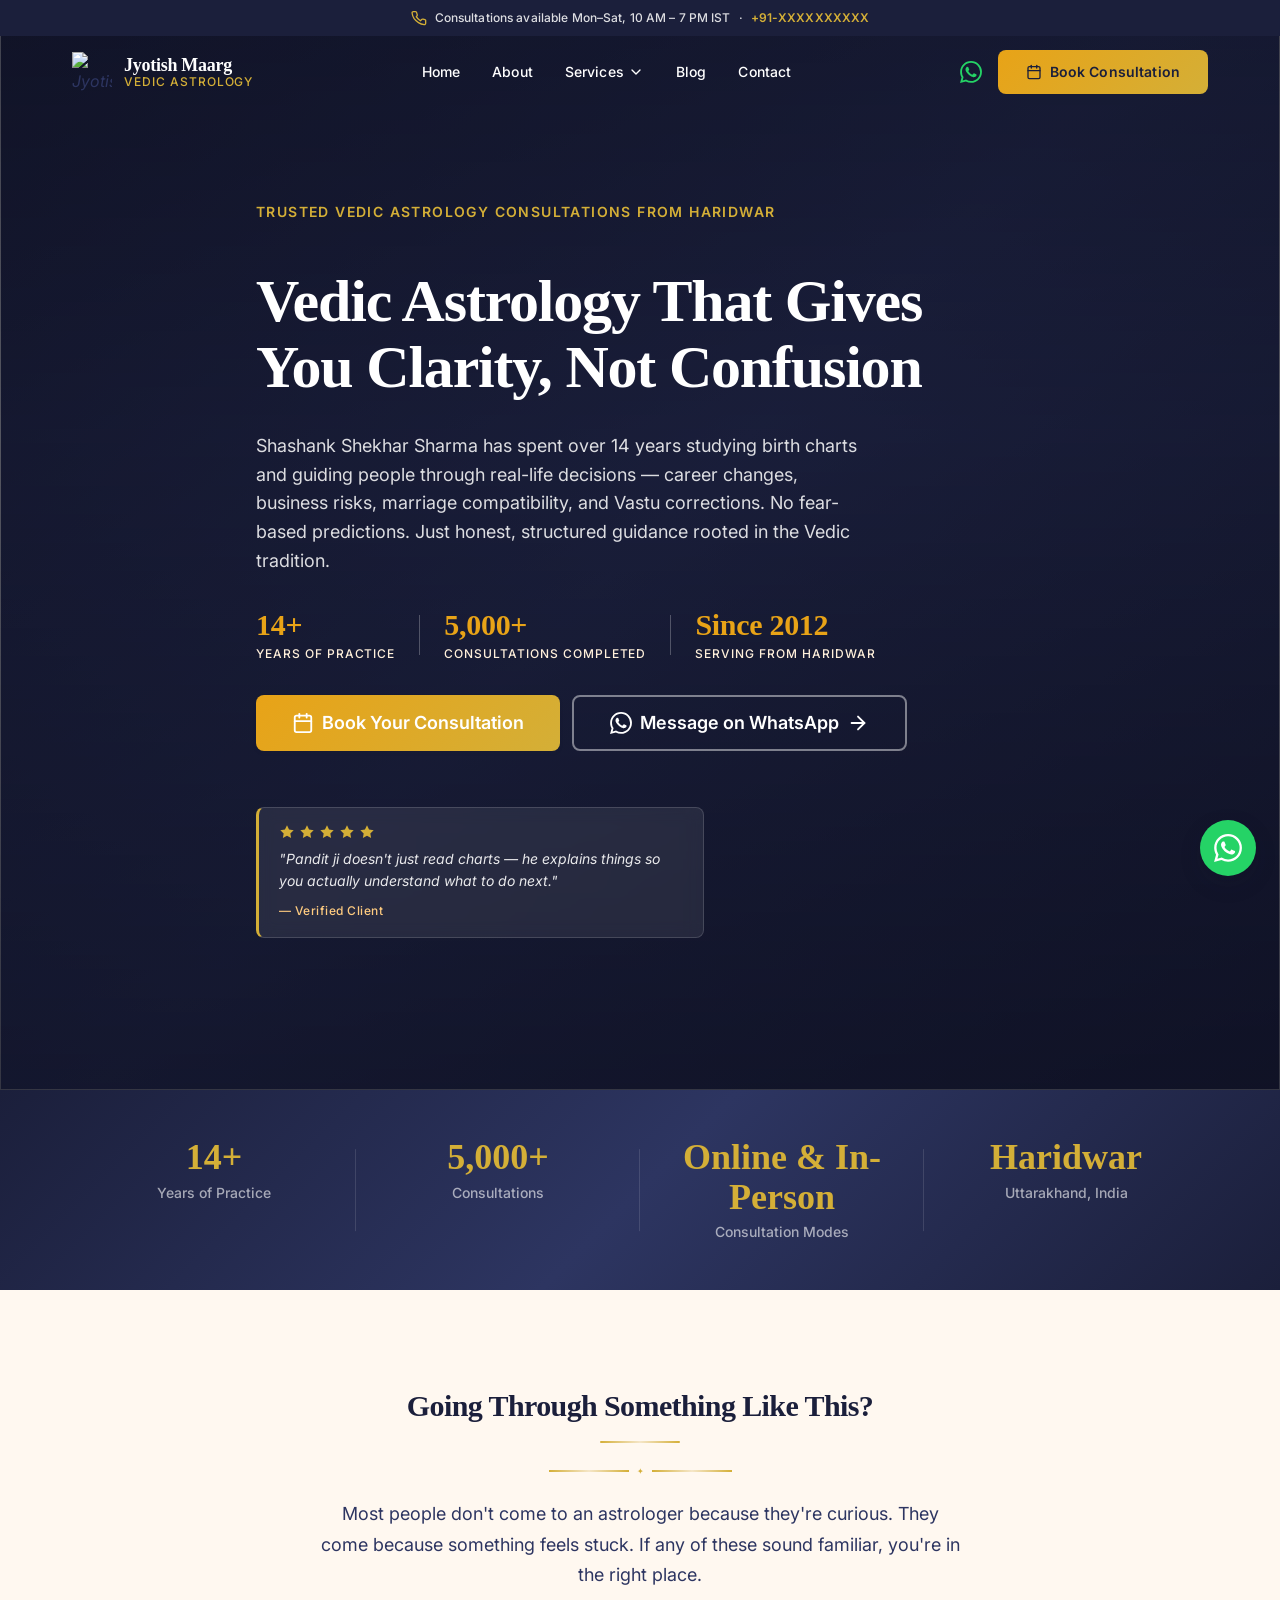
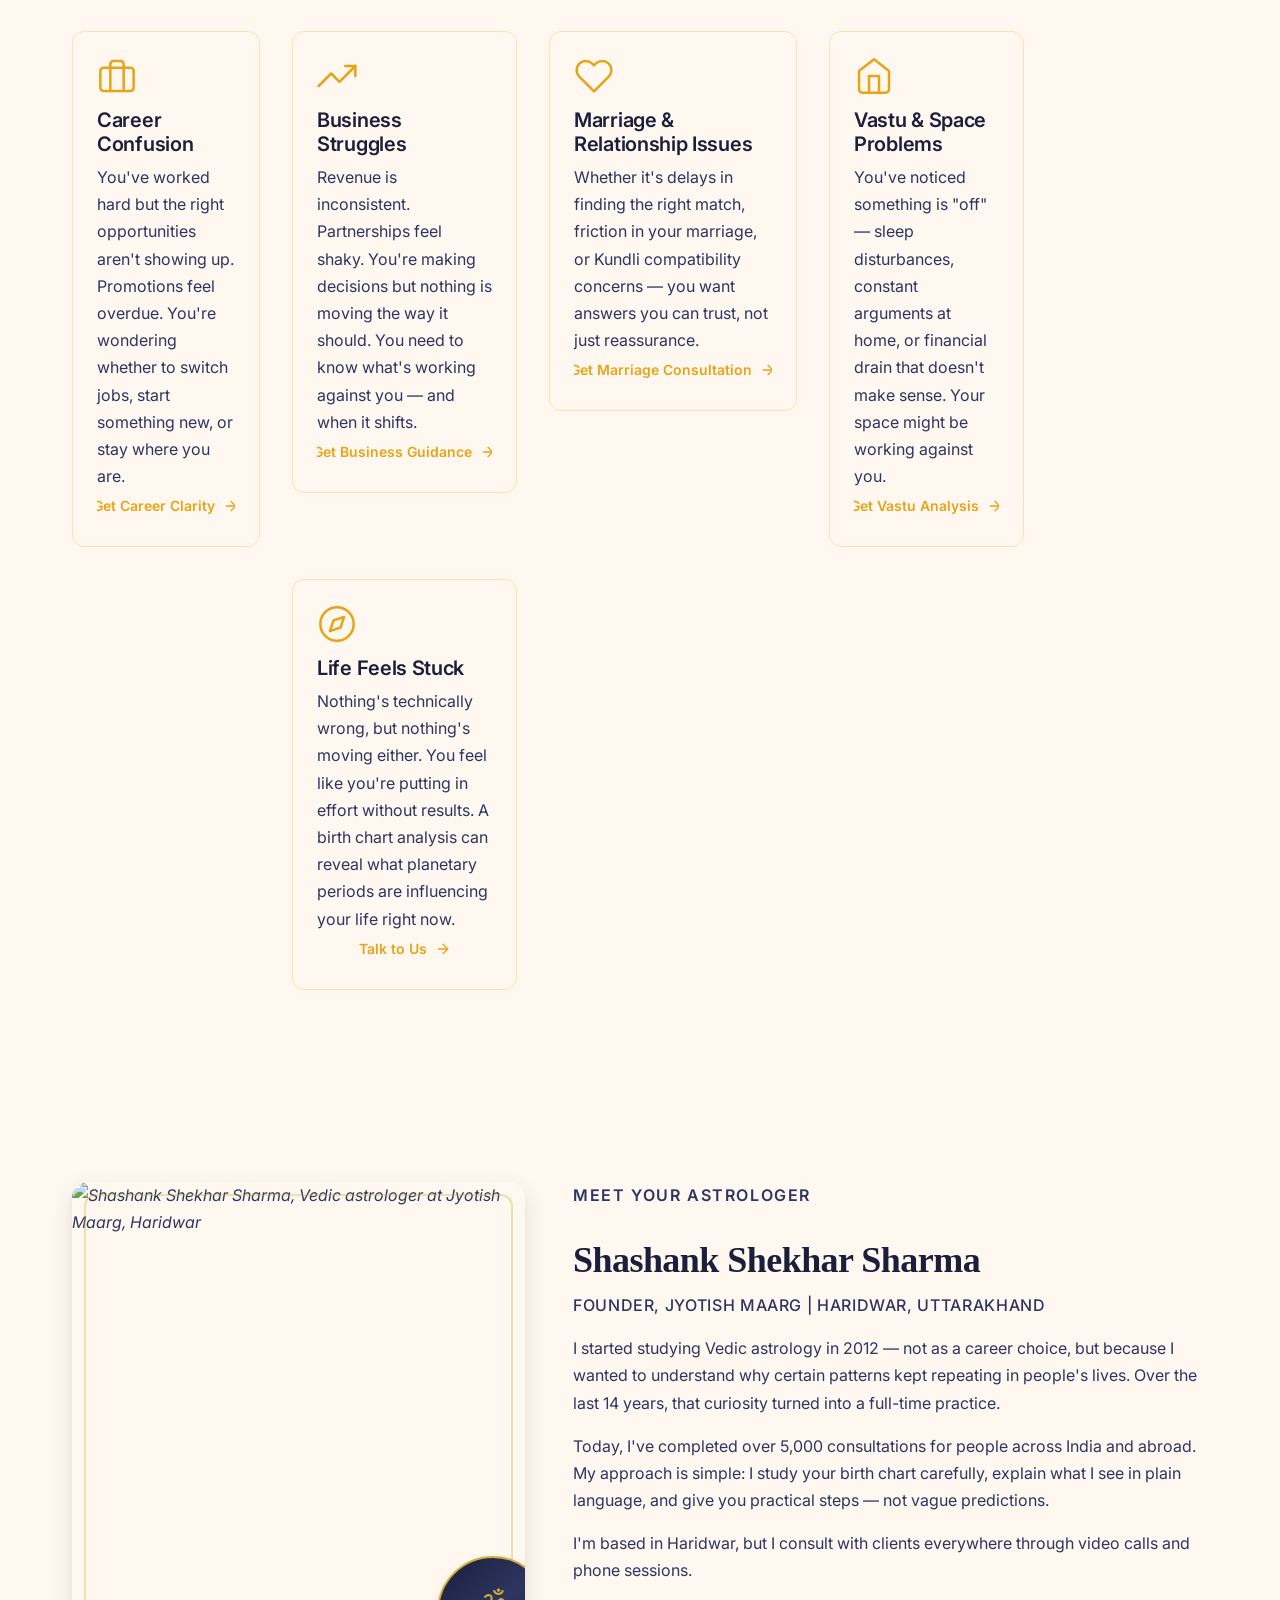
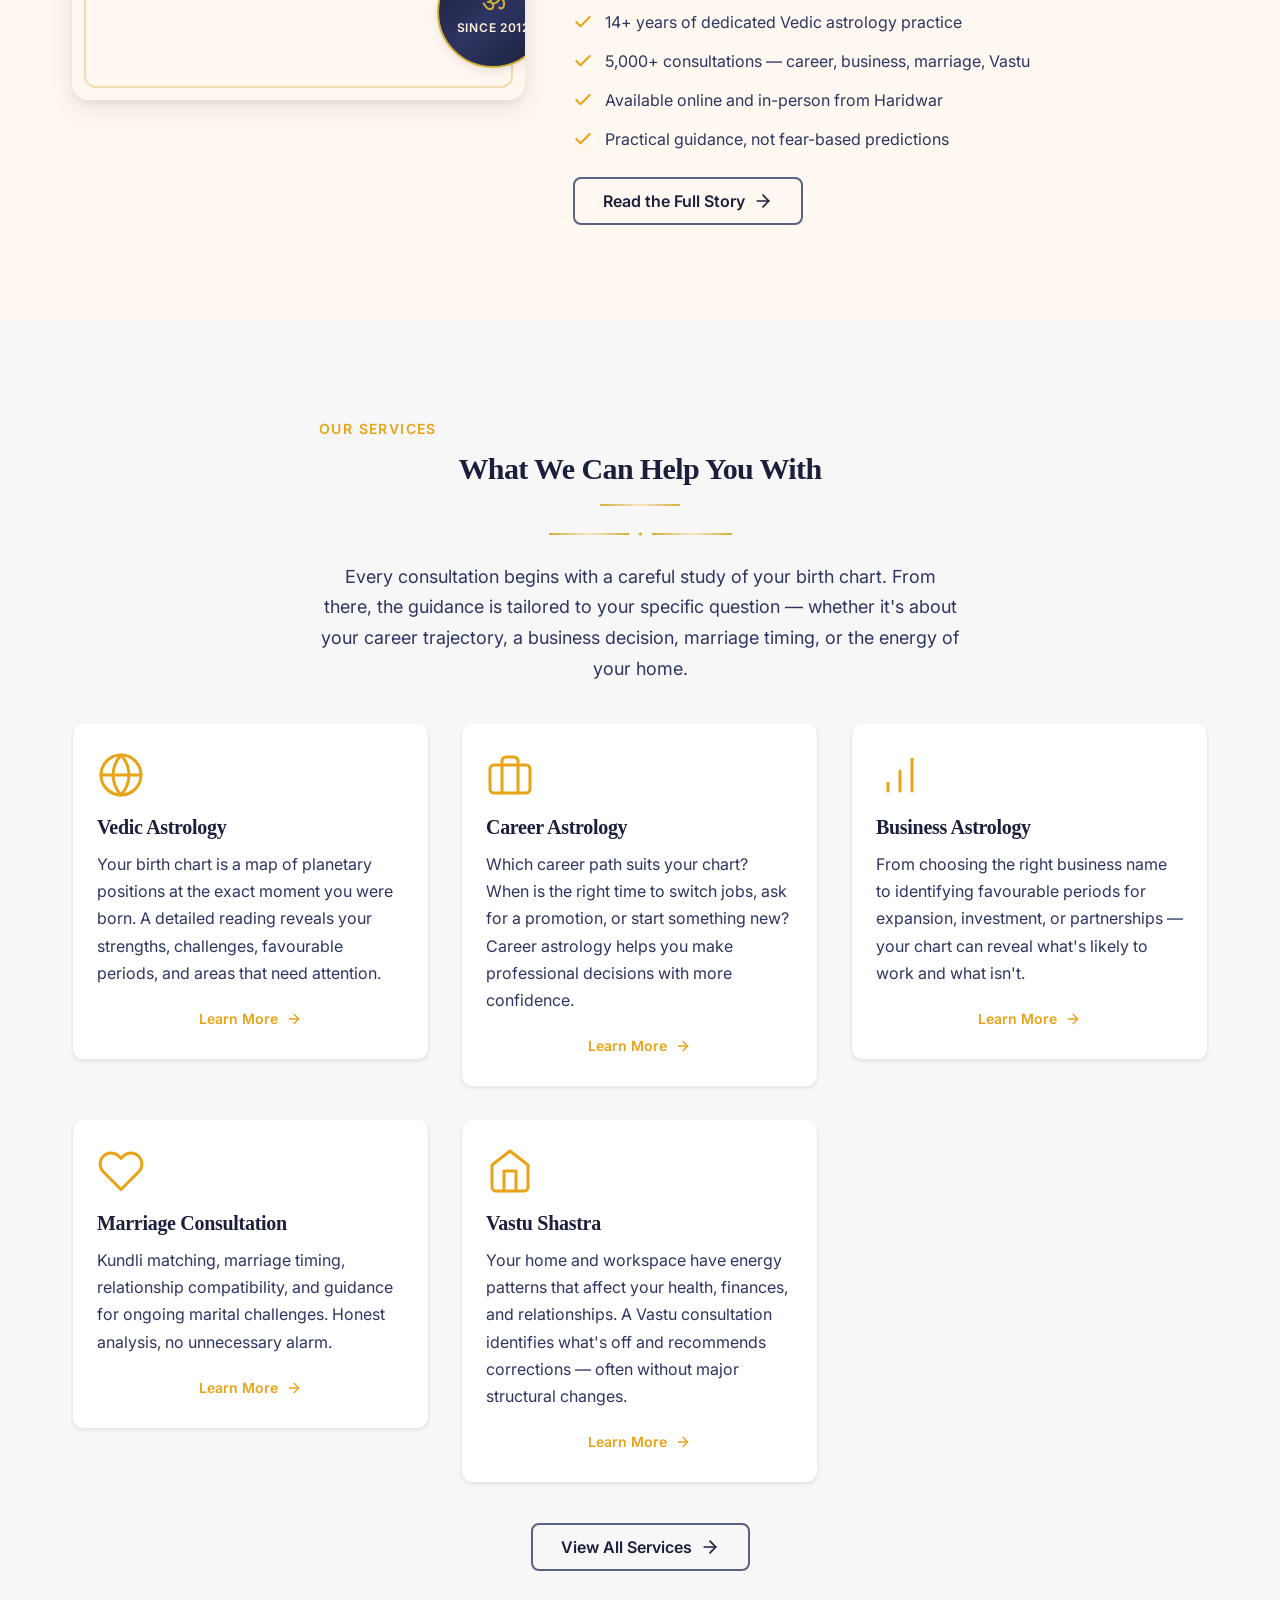
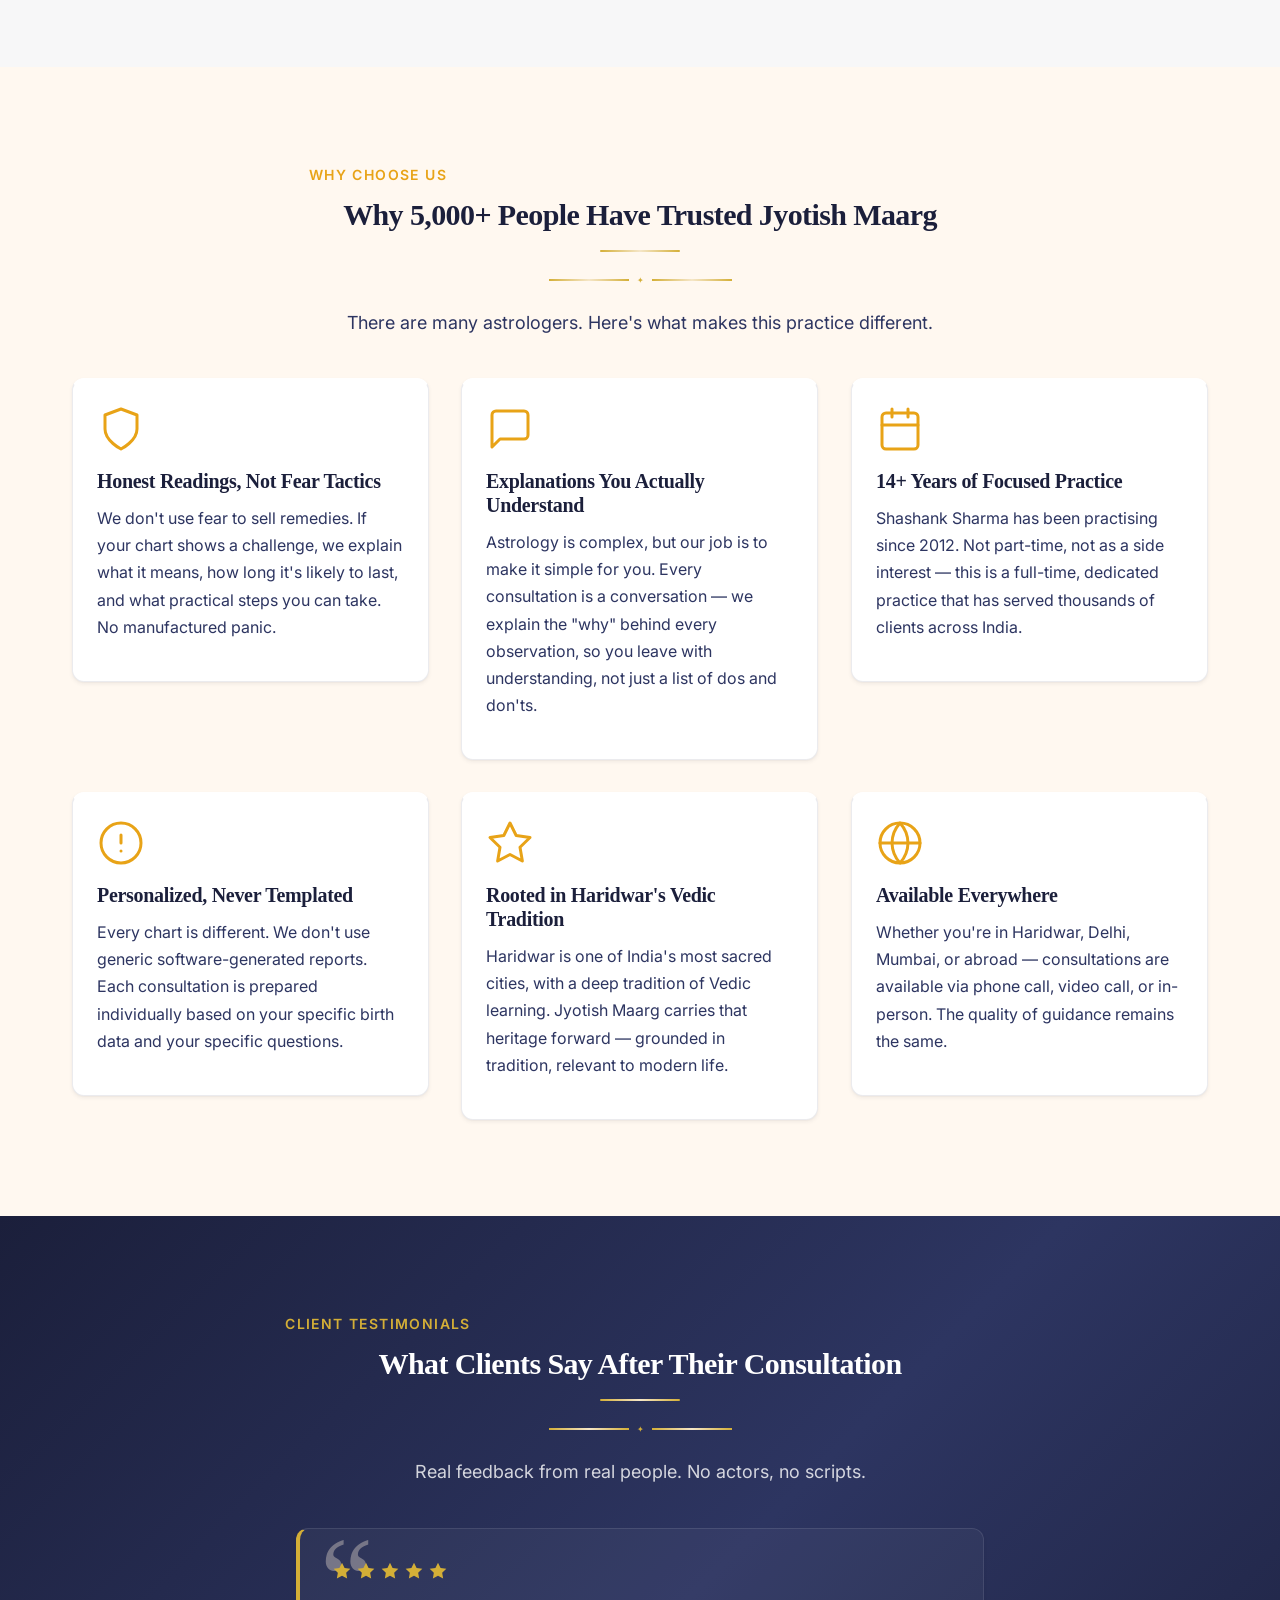
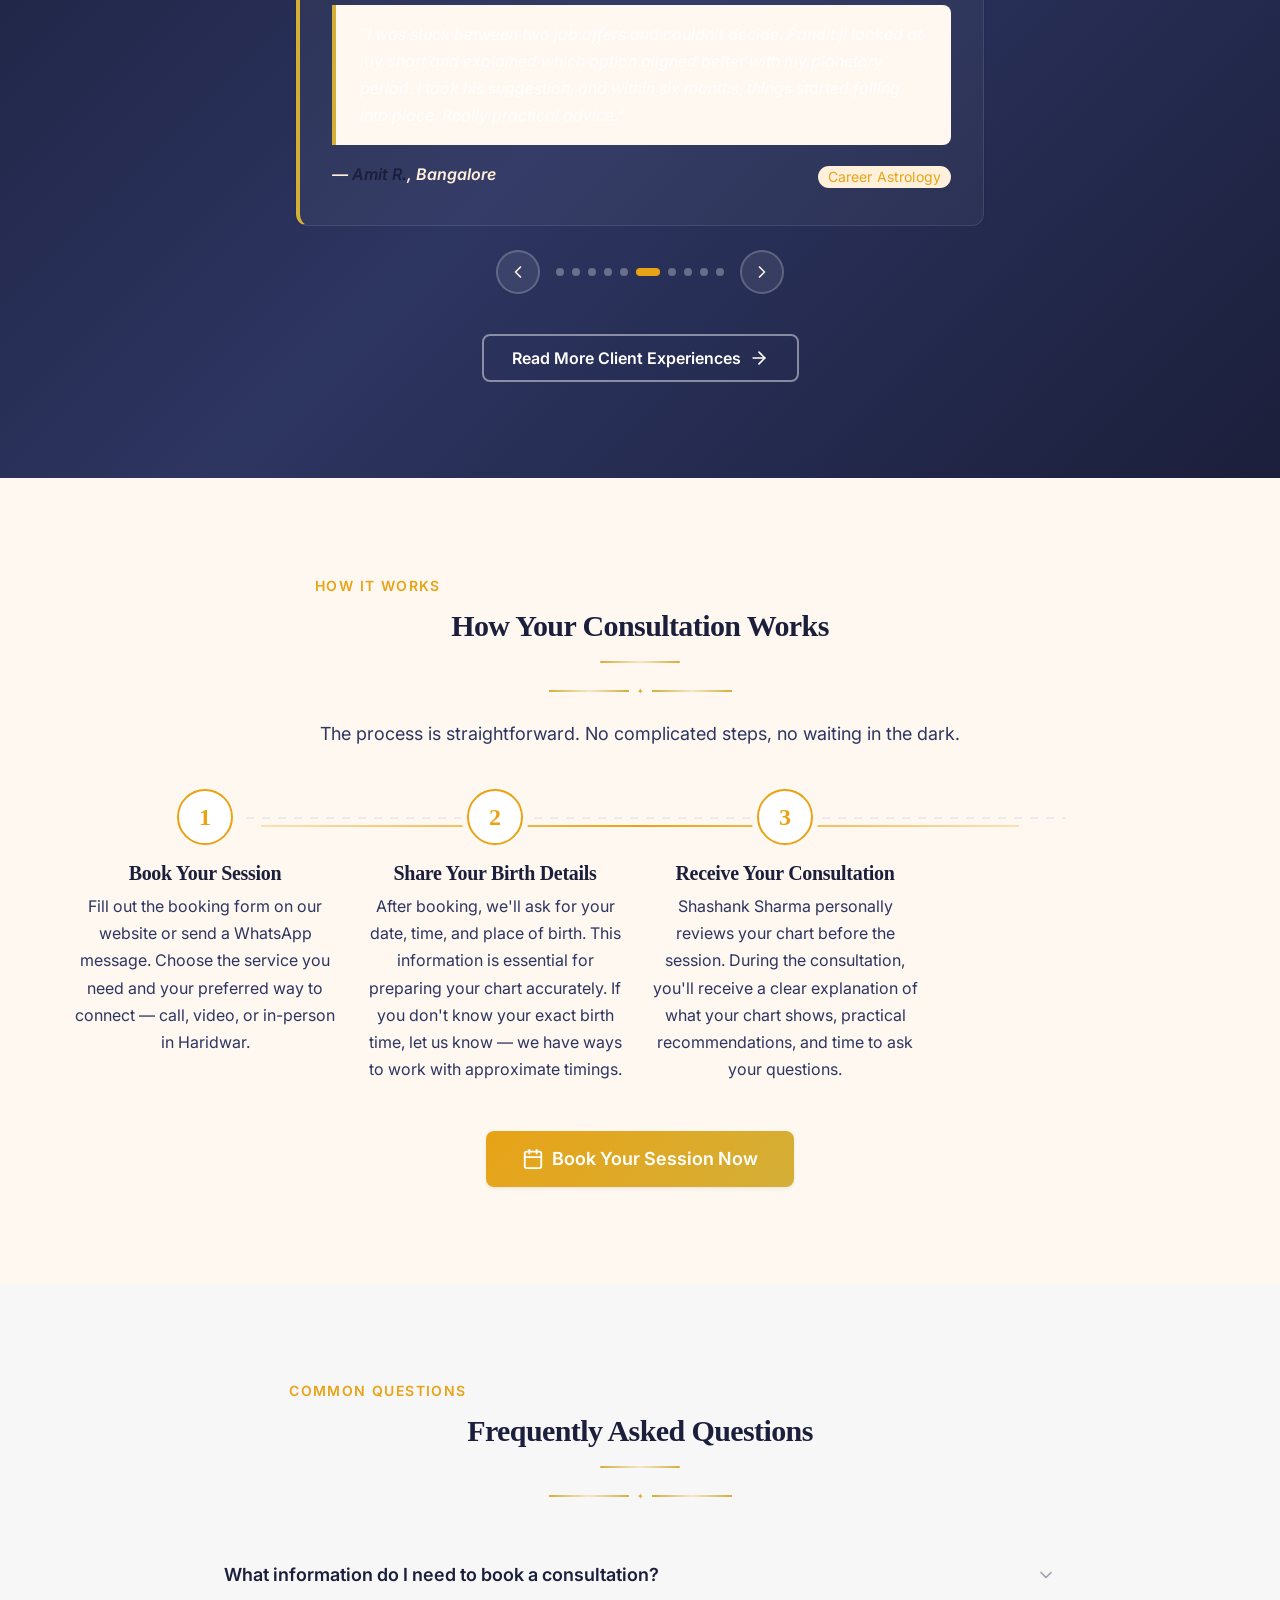
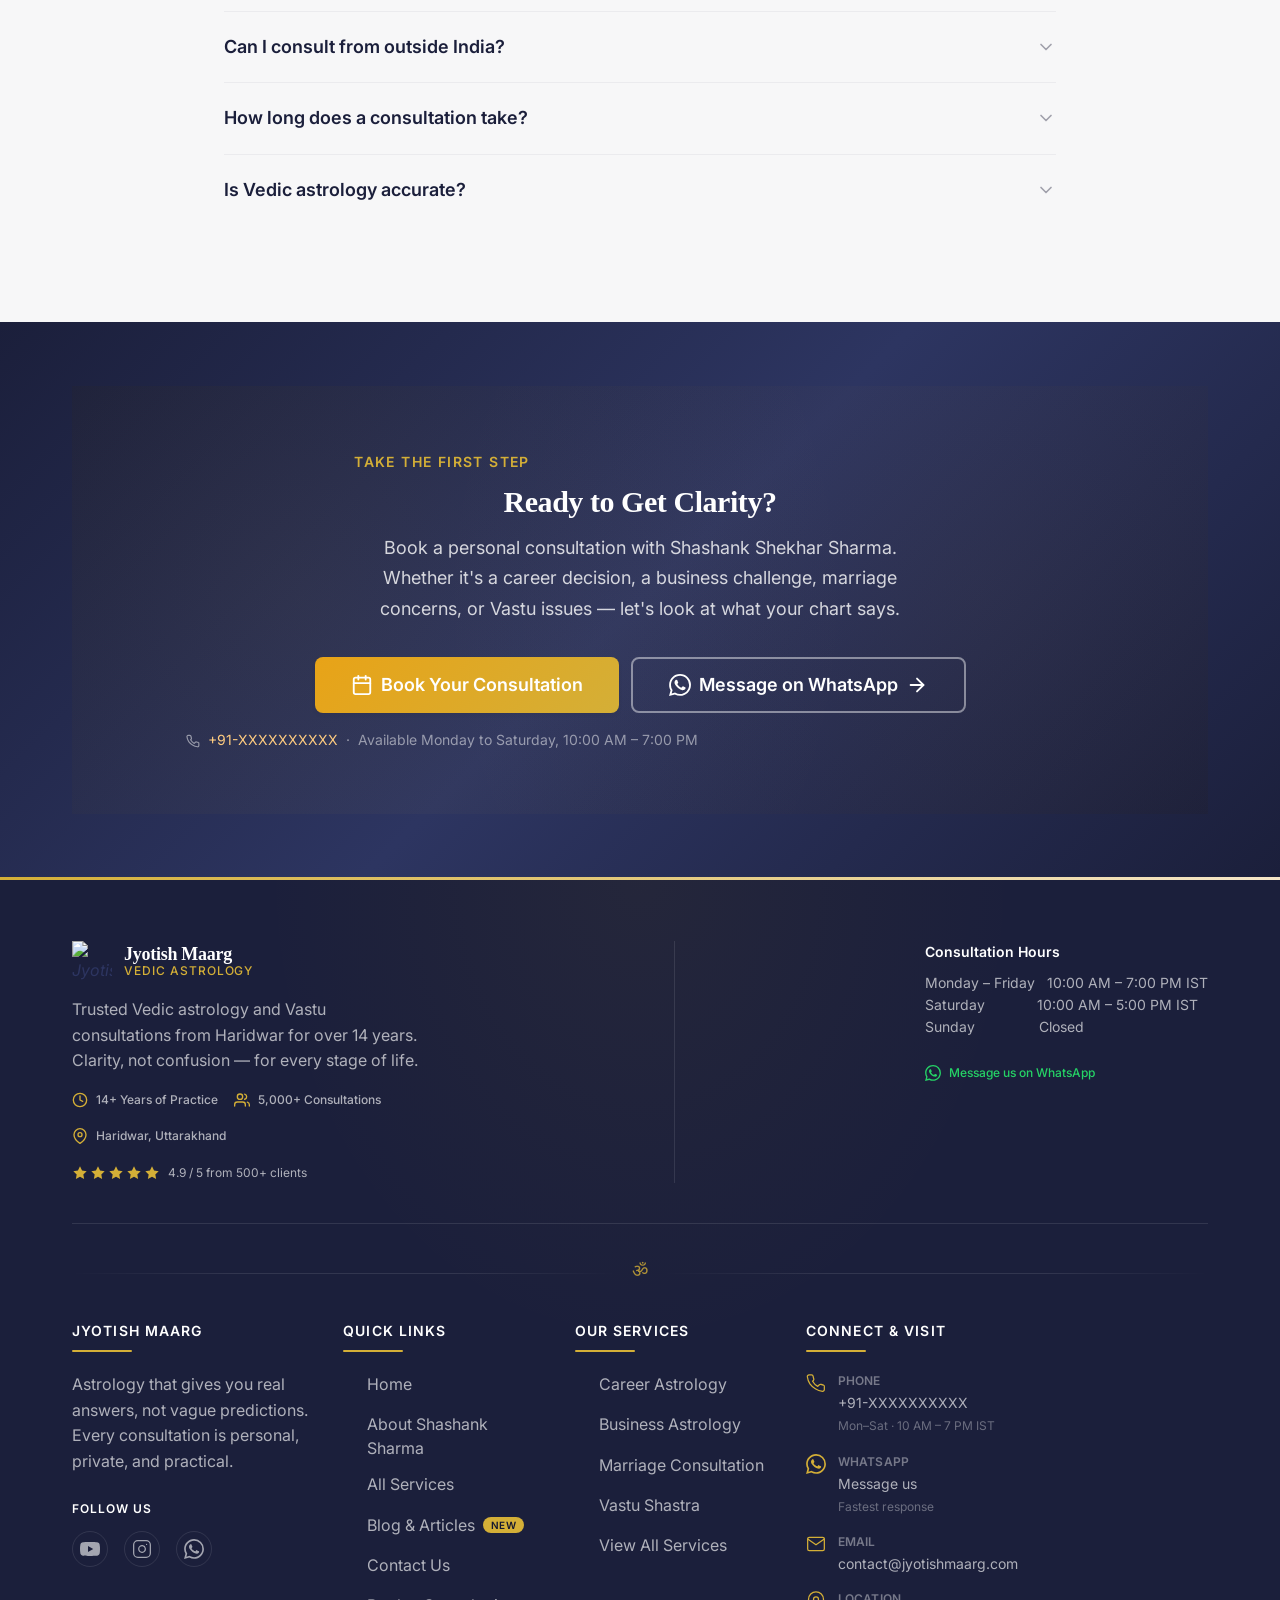
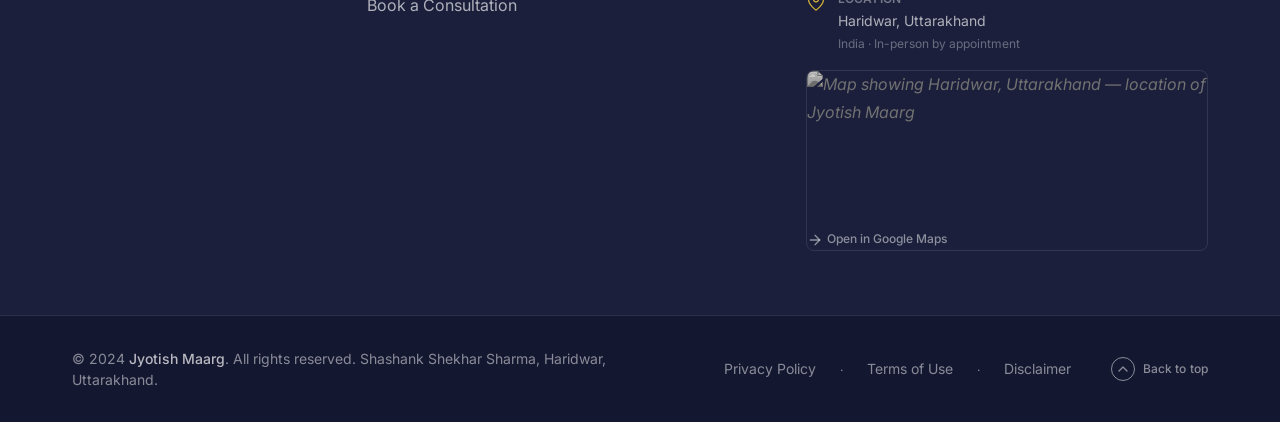
==== commit 1b1e7361: "Completed tha portfolio" ====
--- a/index.html
+++ b/index.html
@@ -230,22 +230,22 @@
 
       <div class="container hero__inner">
         <!-- Pre-heading label -->
-        <p class="pre-heading hero-animate--pre-heading" aria-hidden="true">
+        <p class="pre-heading hero-animate hero-animate--pre-heading" aria-hidden="true">
           Trusted Vedic Astrology Consultations from Haridwar
         </p>
 
         <!-- H1 — primary heading -->
-        <h1 class="hero__headline hero-animate--heading">
+        <h1 class="hero__headline hero-animate hero-animate--heading">
           Vedic Astrology That Gives You Clarity, Not Confusion
         </h1>
 
         <!-- Subheadline -->
-        <p class="lead hero__subhead hero-animate--subtext">
+        <p class="lead hero__subhead hero-animate hero-animate--subtext">
           Shashank Shekhar Sharma has spent over 14 years studying birth charts and guiding people through real-life decisions — career changes, business risks, marriage compatibility, and Vastu corrections. No fear-based predictions. Just honest, structured guidance rooted in the Vedic tradition.
         </p>
 
         <!-- Inline stats bar -->
-        <div class="hero__stats hero-animate--stats" aria-label="Key credentials">
+        <div class="hero__stats hero-animate hero-animate--stats" aria-label="Key credentials">
           <div class="hero__stat">
             <span class="hero__stat-number">14+</span>
             <span class="hero__stat-label">Years of Practice</span>
@@ -263,7 +263,7 @@
         </div>
 
         <!-- CTA buttons -->
-        <div class="btn-group hero-animate--cta" role="group" aria-label="Consultation booking options">
+        <div class="btn-group hero-animate hero-animate--cta" role="group" aria-label="Consultation booking options">
           <a
             href="/book"
             class="btn btn--primary btn--lg btn-animate btn-glow"
@@ -286,7 +286,7 @@
         </div>
 
         <!-- Micro-testimonial (first-fold social proof) -->
-        <blockquote class="hero__micro-testimonial hero-animate--micro" aria-label="Client testimonial">
+        <blockquote class="hero__micro-testimonial hero-animate hero-animate--micro" aria-label="Client testimonial">
           <div class="hero__micro-stars" aria-label="5 stars out of 5">
             <svg aria-hidden="true" focusable="false" xmlns="http://www.w3.org/2000/svg" width="16" height="16" viewBox="0 0 24 24" fill="currentColor"><polygon points="12 2 15.09 8.26 22 9.27 17 14.14 18.18 21.02 12 17.77 5.82 21.02 7 14.14 2 9.27 8.91 8.26 12 2"/></svg>
             <svg aria-hidden="true" focusable="false" xmlns="http://www.w3.org/2000/svg" width="16" height="16" viewBox="0 0 24 24" fill="currentColor"><polygon points="12 2 15.09 8.26 22 9.27 17 14.14 18.18 21.02 12 17.77 5.82 21.02 7 14.14 2 9.27 8.91 8.26 12 2"/></svg>
@@ -315,12 +315,12 @@
         <div class="stats-strip__grid">
 
           <div class="stat-item reveal stagger-1">
-            <span class="stat-item__number stat-number" data-count="14" data-suffix="+">14+</span>
+            <span class="stat-item__number stat-number" data-count="14" data-count-suffix="+">14+</span>
             <span class="stat-item__label">Years of Practice</span>
           </div>
 
           <div class="stat-item reveal stagger-2">
-            <span class="stat-item__number stat-number" data-count="5000" data-prefix="" data-suffix="+">5,000+</span>
+            <span class="stat-item__number stat-number" data-count="5000" data-count-prefix="" data-count-suffix="+">5,000+</span>
             <span class="stat-item__label">Consultations</span>
           </div>
 
@@ -351,8 +351,11 @@
       <div class="container">
 
         <header class="section-heading section-heading--ornament reveal">
-          <h2 id="pain-heading">Going Through Something Like This?</h2>
-          <p class="lead">
+          <h2 id="pain-heading" class="section-heading__title">Going Through Something Like This?</h2>
+          <div class="section-heading__ornament" aria-hidden="true">
+            <span class="section-heading__ornament-diamond">✦</span>
+          </div>
+          <p class="section-heading__sub lead">
             Most people don't come to an astrologer because they're curious. They come because something feels stuck. If any of these sound familiar, you're in the right place.
           </p>
         </header>
@@ -787,118 +790,135 @@
             aria-live="polite"
             aria-atomic="false"
           >
-
-            <!-- Testimonial 1 -->
-            <article
-              class="testimonial-card"
-              aria-roledescription="slide"
-              aria-label="Testimonial 1 of 5 — Amit R., Bangalore"
-            >
-              <div class="star-rating testimonial-card__stars" aria-label="5 stars out of 5">
-                <svg class="star" aria-hidden="true" focusable="false" xmlns="http://www.w3.org/2000/svg" width="20" height="20" viewBox="0 0 24 24" fill="currentColor"><polygon points="12 2 15.09 8.26 22 9.27 17 14.14 18.18 21.02 12 17.77 5.82 21.02 7 14.14 2 9.27 8.91 8.26 12 2"/></svg>
-                <svg class="star" aria-hidden="true" focusable="false" xmlns="http://www.w3.org/2000/svg" width="20" height="20" viewBox="0 0 24 24" fill="currentColor"><polygon points="12 2 15.09 8.26 22 9.27 17 14.14 18.18 21.02 12 17.77 5.82 21.02 7 14.14 2 9.27 8.91 8.26 12 2"/></svg>
-                <svg class="star" aria-hidden="true" focusable="false" xmlns="http://www.w3.org/2000/svg" width="20" height="20" viewBox="0 0 24 24" fill="currentColor"><polygon points="12 2 15.09 8.26 22 9.27 17 14.14 18.18 21.02 12 17.77 5.82 21.02 7 14.14 2 9.27 8.91 8.26 12 2"/></svg>
-                <svg class="star" aria-hidden="true" focusable="false" xmlns="http://www.w3.org/2000/svg" width="20" height="20" viewBox="0 0 24 24" fill="currentColor"><polygon points="12 2 15.09 8.26 22 9.27 17 14.14 18.18 21.02 12 17.77 5.82 21.02 7 14.14 2 9.27 8.91 8.26 12 2"/></svg>
-                <svg class="star" aria-hidden="true" focusable="false" xmlns="http://www.w3.org/2000/svg" width="20" height="20" viewBox="0 0 24 24" fill="currentColor"><polygon points="12 2 15.09 8.26 22 9.27 17 14.14 18.18 21.02 12 17.77 5.82 21.02 7 14.14 2 9.27 8.91 8.26 12 2"/></svg>
-              </div>
-              <blockquote class="testimonial-card__quote">
-                <p>"I was stuck between two job offers and couldn't decide. Pandit ji looked at my chart and explained which option aligned better with my planetary period. I took his suggestion, and within six months, things started falling into place. Really practical advice."</p>
-              </blockquote>
-              <footer class="testimonial-card__footer">
-                <cite class="testimonial-card__author">— <strong>Amit R.</strong>, Bangalore</cite>
-                <span class="badge badge--warm testimonial-card__service">Career Astrology</span>
-              </footer>
-            </article>
-
-            <!-- Testimonial 2 -->
-            <article
-              class="testimonial-card"
-              aria-roledescription="slide"
-              aria-label="Testimonial 2 of 5 — Sunita D., Delhi"
-            >
-              <div class="star-rating testimonial-card__stars" aria-label="5 stars out of 5">
-                <svg class="star" aria-hidden="true" focusable="false" xmlns="http://www.w3.org/2000/svg" width="20" height="20" viewBox="0 0 24 24" fill="currentColor"><polygon points="12 2 15.09 8.26 22 9.27 17 14.14 18.18 21.02 12 17.77 5.82 21.02 7 14.14 2 9.27 8.91 8.26 12 2"/></svg>
-                <svg class="star" aria-hidden="true" focusable="false" xmlns="http://www.w3.org/2000/svg" width="20" height="20" viewBox="0 0 24 24" fill="currentColor"><polygon points="12 2 15.09 8.26 22 9.27 17 14.14 18.18 21.02 12 17.77 5.82 21.02 7 14.14 2 9.27 8.91 8.26 12 2"/></svg>
-                <svg class="star" aria-hidden="true" focusable="false" xmlns="http://www.w3.org/2000/svg" width="20" height="20" viewBox="0 0 24 24" fill="currentColor"><polygon points="12 2 15.09 8.26 22 9.27 17 14.14 18.18 21.02 12 17.77 5.82 21.02 7 14.14 2 9.27 8.91 8.26 12 2"/></svg>
-                <svg class="star" aria-hidden="true" focusable="false" xmlns="http://www.w3.org/2000/svg" width="20" height="20" viewBox="0 0 24 24" fill="currentColor"><polygon points="12 2 15.09 8.26 22 9.27 17 14.14 18.18 21.02 12 17.77 5.82 21.02 7 14.14 2 9.27 8.91 8.26 12 2"/></svg>
-                <svg class="star" aria-hidden="true" focusable="false" xmlns="http://www.w3.org/2000/svg" width="20" height="20" viewBox="0 0 24 24" fill="currentColor"><polygon points="12 2 15.09 8.26 22 9.27 17 14.14 18.18 21.02 12 17.77 5.82 21.02 7 14.14 2 9.27 8.91 8.26 12 2"/></svg>
-              </div>
-              <blockquote class="testimonial-card__quote">
-                <p>"We had been looking for a match for our daughter for over two years. Shashank ji identified the delay in her chart, suggested a specific timeline, and recommended a simple remedy. She got married within that window. We are very grateful."</p>
-              </blockquote>
-              <footer class="testimonial-card__footer">
-                <cite class="testimonial-card__author">— <strong>Sunita D.</strong>, Delhi</cite>
-                <span class="badge badge--warm testimonial-card__service">Marriage Consultation</span>
-              </footer>
-            </article>
-
-            <!-- Testimonial 3 -->
-            <article
-              class="testimonial-card"
-              aria-roledescription="slide"
-              aria-label="Testimonial 3 of 5 — Vikram S., Pune"
-            >
-              <div class="star-rating testimonial-card__stars" aria-label="5 stars out of 5">
-                <svg class="star" aria-hidden="true" focusable="false" xmlns="http://www.w3.org/2000/svg" width="20" height="20" viewBox="0 0 24 24" fill="currentColor"><polygon points="12 2 15.09 8.26 22 9.27 17 14.14 18.18 21.02 12 17.77 5.82 21.02 7 14.14 2 9.27 8.91 8.26 12 2"/></svg>
-                <svg class="star" aria-hidden="true" focusable="false" xmlns="http://www.w3.org/2000/svg" width="20" height="20" viewBox="0 0 24 24" fill="currentColor"><polygon points="12 2 15.09 8.26 22 9.27 17 14.14 18.18 21.02 12 17.77 5.82 21.02 7 14.14 2 9.27 8.91 8.26 12 2"/></svg>
-                <svg class="star" aria-hidden="true" focusable="false" xmlns="http://www.w3.org/2000/svg" width="20" height="20" viewBox="0 0 24 24" fill="currentColor"><polygon points="12 2 15.09 8.26 22 9.27 17 14.14 18.18 21.02 12 17.77 5.82 21.02 7 14.14 2 9.27 8.91 8.26 12 2"/></svg>
-                <svg class="star" aria-hidden="true" focusable="false" xmlns="http://www.w3.org/2000/svg" width="20" height="20" viewBox="0 0 24 24" fill="currentColor"><polygon points="12 2 15.09 8.26 22 9.27 17 14.14 18.18 21.02 12 17.77 5.82 21.02 7 14.14 2 9.27 8.91 8.26 12 2"/></svg>
-                <svg class="star" aria-hidden="true" focusable="false" xmlns="http://www.w3.org/2000/svg" width="20" height="20" viewBox="0 0 24 24" fill="currentColor"><polygon points="12 2 15.09 8.26 22 9.27 17 14.14 18.18 21.02 12 17.77 5.82 21.02 7 14.14 2 9.27 8.91 8.26 12 2"/></svg>
-              </div>
-              <blockquote class="testimonial-card__quote">
-                <p>"My business was running at a loss for almost a year. I didn't believe in astrology before, but a friend insisted I try. Shashank ji pointed out Vastu issues in my office and a partnership that wasn't favourable. After making changes, things genuinely improved."</p>
-              </blockquote>
-              <footer class="testimonial-card__footer">
-                <cite class="testimonial-card__author">— <strong>Vikram S.</strong>, Pune</cite>
-                <span class="badge badge--warm testimonial-card__service">Business Astrology + Vastu</span>
-              </footer>
-            </article>
-
-            <!-- Testimonial 4 -->
-            <article
-              class="testimonial-card"
-              aria-roledescription="slide"
-              aria-label="Testimonial 4 of 5 — Priya M., Jaipur"
-            >
-              <div class="star-rating testimonial-card__stars" aria-label="5 stars out of 5">
-                <svg class="star" aria-hidden="true" focusable="false" xmlns="http://www.w3.org/2000/svg" width="20" height="20" viewBox="0 0 24 24" fill="currentColor"><polygon points="12 2 15.09 8.26 22 9.27 17 14.14 18.18 21.02 12 17.77 5.82 21.02 7 14.14 2 9.27 8.91 8.26 12 2"/></svg>
-                <svg class="star" aria-hidden="true" focusable="false" xmlns="http://www.w3.org/2000/svg" width="20" height="20" viewBox="0 0 24 24" fill="currentColor"><polygon points="12 2 15.09 8.26 22 9.27 17 14.14 18.18 21.02 12 17.77 5.82 21.02 7 14.14 2 9.27 8.91 8.26 12 2"/></svg>
-                <svg class="star" aria-hidden="true" focusable="false" xmlns="http://www.w3.org/2000/svg" width="20" height="20" viewBox="0 0 24 24" fill="currentColor"><polygon points="12 2 15.09 8.26 22 9.27 17 14.14 18.18 21.02 12 17.77 5.82 21.02 7 14.14 2 9.27 8.91 8.26 12 2"/></svg>
-                <svg class="star" aria-hidden="true" focusable="false" xmlns="http://www.w3.org/2000/svg" width="20" height="20" viewBox="0 0 24 24" fill="currentColor"><polygon points="12 2 15.09 8.26 22 9.27 17 14.14 18.18 21.02 12 17.77 5.82 21.02 7 14.14 2 9.27 8.91 8.26 12 2"/></svg>
-                <svg class="star" aria-hidden="true" focusable="false" xmlns="http://www.w3.org/2000/svg" width="20" height="20" viewBox="0 0 24 24" fill="currentColor"><polygon points="12 2 15.09 8.26 22 9.27 17 14.14 18.18 21.02 12 17.77 5.82 21.02 7 14.14 2 9.27 8.91 8.26 12 2"/></svg>
-              </div>
-              <blockquote class="testimonial-card__quote">
-                <p>"What I appreciated most is that Pandit ji didn't try to scare me. He explained everything calmly, told me what was temporary, and gave me remedies that were easy to follow. Very different from my previous experiences with astrologers."</p>
-              </blockquote>
-              <footer class="testimonial-card__footer">
-                <cite class="testimonial-card__author">— <strong>Priya M.</strong>, Jaipur</cite>
-                <span class="badge badge--warm testimonial-card__service">Vedic Astrology</span>
-              </footer>
-            </article>
-
-            <!-- Testimonial 5 -->
-            <article
-              class="testimonial-card"
-              aria-roledescription="slide"
-              aria-label="Testimonial 5 of 5 — Rajesh K., Lucknow"
-            >
-              <div class="star-rating testimonial-card__stars" aria-label="5 stars out of 5">
-                <svg class="star" aria-hidden="true" focusable="false" xmlns="http://www.w3.org/2000/svg" width="20" height="20" viewBox="0 0 24 24" fill="currentColor"><polygon points="12 2 15.09 8.26 22 9.27 17 14.14 18.18 21.02 12 17.77 5.82 21.02 7 14.14 2 9.27 8.91 8.26 12 2"/></svg>
-                <svg class="star" aria-hidden="true" focusable="false" xmlns="http://www.w3.org/2000/svg" width="20" height="20" viewBox="0 0 24 24" fill="currentColor"><polygon points="12 2 15.09 8.26 22 9.27 17 14.14 18.18 21.02 12 17.77 5.82 21.02 7 14.14 2 9.27 8.91 8.26 12 2"/></svg>
-                <svg class="star" aria-hidden="true" focusable="false" xmlns="http://www.w3.org/2000/svg" width="20" height="20" viewBox="0 0 24 24" fill="currentColor"><polygon points="12 2 15.09 8.26 22 9.27 17 14.14 18.18 21.02 12 17.77 5.82 21.02 7 14.14 2 9.27 8.91 8.26 12 2"/></svg>
-                <svg class="star" aria-hidden="true" focusable="false" xmlns="http://www.w3.org/2000/svg" width="20" height="20" viewBox="0 0 24 24" fill="currentColor"><polygon points="12 2 15.09 8.26 22 9.27 17 14.14 18.18 21.02 12 17.77 5.82 21.02 7 14.14 2 9.27 8.91 8.26 12 2"/></svg>
-                <svg class="star" aria-hidden="true" focusable="false" xmlns="http://www.w3.org/2000/svg" width="20" height="20" viewBox="0 0 24 24" fill="currentColor"><polygon points="12 2 15.09 8.26 22 9.27 17 14.14 18.18 21.02 12 17.77 5.82 21.02 7 14.14 2 9.27 8.91 8.26 12 2"/></svg>
-              </div>
-              <blockquote class="testimonial-card__quote" lang="hi">
-                <p>"Sharma ji ne humari kundli bahut dhyan se dekhi aur jo bataya woh bilkul sahi nikla. Career mein jo problem thi, uske liye unhone jo upay bataye, woh kaam aaye. Bahut acha anubhav raha."</p>
-              </blockquote>
-              <footer class="testimonial-card__footer">
-                <cite class="testimonial-card__author">— <strong>Rajesh K.</strong>, Lucknow</cite>
-                <span class="badge badge--warm testimonial-card__service">Career Astrology</span>
-              </footer>
-            </article>
-
-          </div>
+            <div class="testimonial-carousel__inner">
+
+              <!-- Testimonial 1 -->
+              <div
+                class="testimonial-carousel__slide"
+                role="group"
+                aria-roledescription="slide"
+                aria-label="Testimonial 1 of 5 — Amit R., Bangalore"
+              >
+                <article class="testimonial-card">
+                  <div class="star-rating testimonial-card__stars" aria-label="5 stars out of 5">
+                    <svg class="star" aria-hidden="true" focusable="false" xmlns="http://www.w3.org/2000/svg" width="20" height="20" viewBox="0 0 24 24" fill="currentColor"><polygon points="12 2 15.09 8.26 22 9.27 17 14.14 18.18 21.02 12 17.77 5.82 21.02 7 14.14 2 9.27 8.91 8.26 12 2"/></svg>
+                    <svg class="star" aria-hidden="true" focusable="false" xmlns="http://www.w3.org/2000/svg" width="20" height="20" viewBox="0 0 24 24" fill="currentColor"><polygon points="12 2 15.09 8.26 22 9.27 17 14.14 18.18 21.02 12 17.77 5.82 21.02 7 14.14 2 9.27 8.91 8.26 12 2"/></svg>
+                    <svg class="star" aria-hidden="true" focusable="false" xmlns="http://www.w3.org/2000/svg" width="20" height="20" viewBox="0 0 24 24" fill="currentColor"><polygon points="12 2 15.09 8.26 22 9.27 17 14.14 18.18 21.02 12 17.77 5.82 21.02 7 14.14 2 9.27 8.91 8.26 12 2"/></svg>
+                    <svg class="star" aria-hidden="true" focusable="false" xmlns="http://www.w3.org/2000/svg" width="20" height="20" viewBox="0 0 24 24" fill="currentColor"><polygon points="12 2 15.09 8.26 22 9.27 17 14.14 18.18 21.02 12 17.77 5.82 21.02 7 14.14 2 9.27 8.91 8.26 12 2"/></svg>
+                    <svg class="star" aria-hidden="true" focusable="false" xmlns="http://www.w3.org/2000/svg" width="20" height="20" viewBox="0 0 24 24" fill="currentColor"><polygon points="12 2 15.09 8.26 22 9.27 17 14.14 18.18 21.02 12 17.77 5.82 21.02 7 14.14 2 9.27 8.91 8.26 12 2"/></svg>
+                  </div>
+                  <blockquote class="testimonial-card__quote">
+                    <p>"I was stuck between two job offers and couldn't decide. Pandit ji looked at my chart and explained which option aligned better with my planetary period. I took his suggestion, and within six months, things started falling into place. Really practical advice."</p>
+                  </blockquote>
+                  <footer class="testimonial-card__footer">
+                    <cite class="testimonial-card__author">— <strong>Amit R.</strong>, Bangalore</cite>
+                    <span class="badge badge--warm testimonial-card__service">Career Astrology</span>
+                  </footer>
+                </article>
+              </div>
+
+              <!-- Testimonial 2 -->
+              <div
+                class="testimonial-carousel__slide"
+                role="group"
+                aria-roledescription="slide"
+                aria-label="Testimonial 2 of 5 — Sunita D., Delhi"
+              >
+                <article class="testimonial-card">
+                  <div class="star-rating testimonial-card__stars" aria-label="5 stars out of 5">
+                    <svg class="star" aria-hidden="true" focusable="false" xmlns="http://www.w3.org/2000/svg" width="20" height="20" viewBox="0 0 24 24" fill="currentColor"><polygon points="12 2 15.09 8.26 22 9.27 17 14.14 18.18 21.02 12 17.77 5.82 21.02 7 14.14 2 9.27 8.91 8.26 12 2"/></svg>
+                    <svg class="star" aria-hidden="true" focusable="false" xmlns="http://www.w3.org/2000/svg" width="20" height="20" viewBox="0 0 24 24" fill="currentColor"><polygon points="12 2 15.09 8.26 22 9.27 17 14.14 18.18 21.02 12 17.77 5.82 21.02 7 14.14 2 9.27 8.91 8.26 12 2"/></svg>
+                    <svg class="star" aria-hidden="true" focusable="false" xmlns="http://www.w3.org/2000/svg" width="20" height="20" viewBox="0 0 24 24" fill="currentColor"><polygon points="12 2 15.09 8.26 22 9.27 17 14.14 18.18 21.02 12 17.77 5.82 21.02 7 14.14 2 9.27 8.91 8.26 12 2"/></svg>
+                    <svg class="star" aria-hidden="true" focusable="false" xmlns="http://www.w3.org/2000/svg" width="20" height="20" viewBox="0 0 24 24" fill="currentColor"><polygon points="12 2 15.09 8.26 22 9.27 17 14.14 18.18 21.02 12 17.77 5.82 21.02 7 14.14 2 9.27 8.91 8.26 12 2"/></svg>
+                    <svg class="star" aria-hidden="true" focusable="false" xmlns="http://www.w3.org/2000/svg" width="20" height="20" viewBox="0 0 24 24" fill="currentColor"><polygon points="12 2 15.09 8.26 22 9.27 17 14.14 18.18 21.02 12 17.77 5.82 21.02 7 14.14 2 9.27 8.91 8.26 12 2"/></svg>
+                  </div>
+                  <blockquote class="testimonial-card__quote">
+                    <p>"We had been looking for a match for our daughter for over two years. Shashank ji identified the delay in her chart, suggested a specific timeline, and recommended a simple remedy. She got married within that window. We are very grateful."</p>
+                  </blockquote>
+                  <footer class="testimonial-card__footer">
+                    <cite class="testimonial-card__author">— <strong>Sunita D.</strong>, Delhi</cite>
+                    <span class="badge badge--warm testimonial-card__service">Marriage Consultation</span>
+                  </footer>
+                </article>
+              </div>
+
+              <!-- Testimonial 3 -->
+              <div
+                class="testimonial-carousel__slide"
+                role="group"
+                aria-roledescription="slide"
+                aria-label="Testimonial 3 of 5 — Vikram S., Pune"
+              >
+                <article class="testimonial-card">
+                  <div class="star-rating testimonial-card__stars" aria-label="5 stars out of 5">
+                    <svg class="star" aria-hidden="true" focusable="false" xmlns="http://www.w3.org/2000/svg" width="20" height="20" viewBox="0 0 24 24" fill="currentColor"><polygon points="12 2 15.09 8.26 22 9.27 17 14.14 18.18 21.02 12 17.77 5.82 21.02 7 14.14 2 9.27 8.91 8.26 12 2"/></svg>
+                    <svg class="star" aria-hidden="true" focusable="false" xmlns="http://www.w3.org/2000/svg" width="20" height="20" viewBox="0 0 24 24" fill="currentColor"><polygon points="12 2 15.09 8.26 22 9.27 17 14.14 18.18 21.02 12 17.77 5.82 21.02 7 14.14 2 9.27 8.91 8.26 12 2"/></svg>
+                    <svg class="star" aria-hidden="true" focusable="false" xmlns="http://www.w3.org/2000/svg" width="20" height="20" viewBox="0 0 24 24" fill="currentColor"><polygon points="12 2 15.09 8.26 22 9.27 17 14.14 18.18 21.02 12 17.77 5.82 21.02 7 14.14 2 9.27 8.91 8.26 12 2"/></svg>
+                    <svg class="star" aria-hidden="true" focusable="false" xmlns="http://www.w3.org/2000/svg" width="20" height="20" viewBox="0 0 24 24" fill="currentColor"><polygon points="12 2 15.09 8.26 22 9.27 17 14.14 18.18 21.02 12 17.77 5.82 21.02 7 14.14 2 9.27 8.91 8.26 12 2"/></svg>
+                    <svg class="star" aria-hidden="true" focusable="false" xmlns="http://www.w3.org/2000/svg" width="20" height="20" viewBox="0 0 24 24" fill="currentColor"><polygon points="12 2 15.09 8.26 22 9.27 17 14.14 18.18 21.02 12 17.77 5.82 21.02 7 14.14 2 9.27 8.91 8.26 12 2"/></svg>
+                  </div>
+                  <blockquote class="testimonial-card__quote">
+                    <p>"My business was running at a loss for almost a year. I didn't believe in astrology before, but a friend insisted I try. Shashank ji pointed out Vastu issues in my office and a partnership that wasn't favourable. After making changes, things genuinely improved."</p>
+                  </blockquote>
+                  <footer class="testimonial-card__footer">
+                    <cite class="testimonial-card__author">— <strong>Vikram S.</strong>, Pune</cite>
+                    <span class="badge badge--warm testimonial-card__service">Business Astrology + Vastu</span>
+                  </footer>
+                </article>
+              </div>
+
+              <!-- Testimonial 4 -->
+              <div
+                class="testimonial-carousel__slide"
+                role="group"
+                aria-roledescription="slide"
+                aria-label="Testimonial 4 of 5 — Priya M., Jaipur"
+              >
+                <article class="testimonial-card">
+                  <div class="star-rating testimonial-card__stars" aria-label="5 stars out of 5">
+                    <svg class="star" aria-hidden="true" focusable="false" xmlns="http://www.w3.org/2000/svg" width="20" height="20" viewBox="0 0 24 24" fill="currentColor"><polygon points="12 2 15.09 8.26 22 9.27 17 14.14 18.18 21.02 12 17.77 5.82 21.02 7 14.14 2 9.27 8.91 8.26 12 2"/></svg>
+                    <svg class="star" aria-hidden="true" focusable="false" xmlns="http://www.w3.org/2000/svg" width="20" height="20" viewBox="0 0 24 24" fill="currentColor"><polygon points="12 2 15.09 8.26 22 9.27 17 14.14 18.18 21.02 12 17.77 5.82 21.02 7 14.14 2 9.27 8.91 8.26 12 2"/></svg>
+                    <svg class="star" aria-hidden="true" focusable="false" xmlns="http://www.w3.org/2000/svg" width="20" height="20" viewBox="0 0 24 24" fill="currentColor"><polygon points="12 2 15.09 8.26 22 9.27 17 14.14 18.18 21.02 12 17.77 5.82 21.02 7 14.14 2 9.27 8.91 8.26 12 2"/></svg>
+                    <svg class="star" aria-hidden="true" focusable="false" xmlns="http://www.w3.org/2000/svg" width="20" height="20" viewBox="0 0 24 24" fill="currentColor"><polygon points="12 2 15.09 8.26 22 9.27 17 14.14 18.18 21.02 12 17.77 5.82 21.02 7 14.14 2 9.27 8.91 8.26 12 2"/></svg>
+                    <svg class="star" aria-hidden="true" focusable="false" xmlns="http://www.w3.org/2000/svg" width="20" height="20" viewBox="0 0 24 24" fill="currentColor"><polygon points="12 2 15.09 8.26 22 9.27 17 14.14 18.18 21.02 12 17.77 5.82 21.02 7 14.14 2 9.27 8.91 8.26 12 2"/></svg>
+                  </div>
+                  <blockquote class="testimonial-card__quote">
+                    <p>"What I appreciated most is that Pandit ji didn't try to scare me. He explained everything calmly, told me what was temporary, and gave me remedies that were easy to follow. Very different from my previous experiences with astrologers."</p>
+                  </blockquote>
+                  <footer class="testimonial-card__footer">
+                    <cite class="testimonial-card__author">— <strong>Priya M.</strong>, Jaipur</cite>
+                    <span class="badge badge--warm testimonial-card__service">Vedic Astrology</span>
+                  </footer>
+                </article>
+              </div>
+
+              <!-- Testimonial 5 -->
+              <div
+                class="testimonial-carousel__slide"
+                role="group"
+                aria-roledescription="slide"
+                aria-label="Testimonial 5 of 5 — Rajesh K., Lucknow"
+              >
+                <article class="testimonial-card">
+                  <div class="star-rating testimonial-card__stars" aria-label="5 stars out of 5">
+                    <svg class="star" aria-hidden="true" focusable="false" xmlns="http://www.w3.org/2000/svg" width="20" height="20" viewBox="0 0 24 24" fill="currentColor"><polygon points="12 2 15.09 8.26 22 9.27 17 14.14 18.18 21.02 12 17.77 5.82 21.02 7 14.14 2 9.27 8.91 8.26 12 2"/></svg>
+                    <svg class="star" aria-hidden="true" focusable="false" xmlns="http://www.w3.org/2000/svg" width="20" height="20" viewBox="0 0 24 24" fill="currentColor"><polygon points="12 2 15.09 8.26 22 9.27 17 14.14 18.18 21.02 12 17.77 5.82 21.02 7 14.14 2 9.27 8.91 8.26 12 2"/></svg>
+                    <svg class="star" aria-hidden="true" focusable="false" xmlns="http://www.w3.org/2000/svg" width="20" height="20" viewBox="0 0 24 24" fill="currentColor"><polygon points="12 2 15.09 8.26 22 9.27 17 14.14 18.18 21.02 12 17.77 5.82 21.02 7 14.14 2 9.27 8.91 8.26 12 2"/></svg>
+                    <svg class="star" aria-hidden="true" focusable="false" xmlns="http://www.w3.org/2000/svg" width="20" height="20" viewBox="0 0 24 24" fill="currentColor"><polygon points="12 2 15.09 8.26 22 9.27 17 14.14 18.18 21.02 12 17.77 5.82 21.02 7 14.14 2 9.27 8.91 8.26 12 2"/></svg>
+                    <svg class="star" aria-hidden="true" focusable="false" xmlns="http://www.w3.org/2000/svg" width="20" height="20" viewBox="0 0 24 24" fill="currentColor"><polygon points="12 2 15.09 8.26 22 9.27 17 14.14 18.18 21.02 12 17.77 5.82 21.02 7 14.14 2 9.27 8.91 8.26 12 2"/></svg>
+                  </div>
+                  <blockquote class="testimonial-card__quote" lang="hi">
+                    <p>"Sharma ji ne humari kundli bahut dhyan se dekhi aur jo bataya woh bilkul sahi nikla. Career mein jo problem thi, uske liye unhone jo upay bataye, woh kaam aaye. Bahut acha anubhav raha."</p>
+                  </blockquote>
+                  <footer class="testimonial-card__footer">
+                    <cite class="testimonial-card__author">— <strong>Rajesh K.</strong>, Lucknow</cite>
+                    <span class="badge badge--warm testimonial-card__service">Career Astrology</span>
+                  </footer>
+                </article>
+              </div>
+
+            </div><!-- /.testimonial-carousel__inner -->
+          </div><!-- /.testimonial-carousel__track -->
 
           <!-- Carousel controls -->
           <div class="testimonial-carousel__controls" role="group" aria-label="Carousel navigation">
@@ -1072,10 +1092,11 @@
         >
 
           <!-- FAQ 1 -->
-          <div class="faq-item" role="listitem">
+          <div class="faq-item" role="listitem" data-accordion-item>
             <button
               class="faq-item__question"
               type="button"
+              data-accordion-trigger
               aria-expanded="false"
               aria-controls="faq-answer-1"
               id="faq-q-1"
@@ -1085,6 +1106,7 @@
             </button>
             <div
               class="faq-item__answer"
+              data-accordion-panel
               id="faq-answer-1"
               role="region"
               aria-labelledby="faq-q-1"
@@ -1097,10 +1119,11 @@
           </div>
 
           <!-- FAQ 2 -->
-          <div class="faq-item" role="listitem">
+          <div class="faq-item" role="listitem" data-accordion-item>
             <button
               class="faq-item__question"
               type="button"
+              data-accordion-trigger
               aria-expanded="false"
               aria-controls="faq-answer-2"
               id="faq-q-2"
@@ -1110,6 +1133,7 @@
             </button>
             <div
               class="faq-item__answer"
+              data-accordion-panel
               id="faq-answer-2"
               role="region"
               aria-labelledby="faq-q-2"
@@ -1122,10 +1146,11 @@
           </div>
 
           <!-- FAQ 3 -->
-          <div class="faq-item" role="listitem">
+          <div class="faq-item" role="listitem" data-accordion-item>
             <button
               class="faq-item__question"
               type="button"
+              data-accordion-trigger
               aria-expanded="false"
               aria-controls="faq-answer-3"
               id="faq-q-3"
@@ -1135,6 +1160,7 @@
             </button>
             <div
               class="faq-item__answer"
+              data-accordion-panel
               id="faq-answer-3"
               role="region"
               aria-labelledby="faq-q-3"
@@ -1147,10 +1173,11 @@
           </div>
 
           <!-- FAQ 4 -->
-          <div class="faq-item" role="listitem">
+          <div class="faq-item" role="listitem" data-accordion-item>
             <button
               class="faq-item__question"
               type="button"
+              data-accordion-trigger
               aria-expanded="false"
               aria-controls="faq-answer-4"
               id="faq-q-4"
@@ -1160,6 +1187,7 @@
             </button>
             <div
               class="faq-item__answer"
+              data-accordion-panel
               id="faq-answer-4"
               role="region"
               aria-labelledby="faq-q-4"
--- a/css/components.css
+++ b/css/components.css
@@ -230,7 +230,7 @@
   transform: translateX(4px);
 }
 
-/* Ghost on dark backgrounds */
+/* --- Ghost on dark backgrounds */
 .btn--ghost-dark {
   background: transparent;
   color:      var(--gold);
@@ -244,6 +244,68 @@
   color:           var(--gold-light);
   text-decoration: underline;
   text-underline-offset: 3px;
+}
+
+
+/* --- Outline (on light backgrounds) --- */
+
+.btn--outline {
+  background:   transparent;
+  color:        var(--secondary-500);
+  border:       2px solid var(--secondary-300);
+  padding:      calc(var(--btn-padding-y-md) - 2px) var(--btn-padding-x-md);
+}
+
+.btn--outline.btn--sm {
+  padding: calc(var(--btn-padding-y-sm) - 2px) var(--btn-padding-x-sm);
+}
+
+.btn--outline.btn--lg {
+  padding: calc(var(--btn-padding-y-lg) - 2px) var(--btn-padding-x-lg);
+}
+
+.btn--outline:hover {
+  background:   var(--secondary-500);
+  border-color: var(--secondary-500);
+  color:        var(--white);
+  transform:    translateY(-1px);
+  box-shadow:   var(--shadow-md);
+}
+
+.btn--outline:active {
+  transform:  translateY(0);
+  box-shadow: var(--shadow-xs);
+}
+
+
+/* --- Outline Light (on dark/hero backgrounds) --- */
+
+.btn--outline-light {
+  background:   transparent;
+  color:        var(--white);
+  border:       2px solid rgba(255, 255, 255, 0.6);
+  padding:      calc(var(--btn-padding-y-md) - 2px) var(--btn-padding-x-md);
+}
+
+.btn--outline-light.btn--sm {
+  padding: calc(var(--btn-padding-y-sm) - 2px) var(--btn-padding-x-sm);
+}
+
+.btn--outline-light.btn--lg {
+  padding: calc(var(--btn-padding-y-lg) - 2px) var(--btn-padding-x-lg);
+}
+
+.btn--outline-light:hover {
+  background:   rgba(255, 255, 255, 0.15);
+  border-color: var(--white);
+  color:        var(--white);
+  transform:    translateY(-1px);
+  box-shadow:   0 4px 16px rgba(0, 0, 0, 0.2);
+}
+
+.btn--outline-light:active {
+  background: rgba(255, 255, 255, 0.1);
+  transform:  translateY(0);
 }
 
 
@@ -694,13 +756,17 @@
   z-index:       var(--z-base);
 }
 
-/* Divider line */
-.testimonial-card__divider {
-  width:         2.5rem;   /* 40px */
-  height:        2px;
-  background:    var(--gradient-gold-shimmer);
-  margin-bottom: var(--space-4);
-  border:        none;
+/* Divider line — removed: element not present in HTML markup.
+   The footer row (author + badge) provides sufficient visual separation
+   without a decorative divider, which was redundant with the quote margin. */
+
+/* Attribution row */
+.testimonial-card__footer {
+  display:         flex;
+  align-items:     center;
+  justify-content: space-between;
+  gap:             var(--space-4);
+  flex-wrap:       wrap;
 }
 
 /* Attribution */
--- a/css/pages/home.css
+++ b/css/pages/home.css
@@ -0,0 +1,708 @@
+/* =============================================================================
+   HOME.CSS
+   Jyotish Maarg — Homepage-specific layout & styles
+
+   Load order:  tokens → reset → global → components → navbar → footer
+                → animations → home.css
+
+   Scope:       Only classes and patterns that appear exclusively on the
+                homepage (index.html) and are NOT already handled by:
+                  • global.css   — .section, .section--*, .section-heading,
+                                   .grid--2col, base typography, containers
+                  • components.css — .service-cards-grid, .pain-card,
+                                     .service-card, .credentials-list,
+                                     .process-steps / .process-step,
+                                     .testimonial-carousel, .cta-strip,
+                                     .faq-accordion / .faq-item,
+                                     .stats-strip, .stat-item, .whatsapp-fab,
+                                     .sticky-cta-bar, .back-to-top
+                  • animations.css — .hero-animate-*, .hero-animate--bg,
+                                     all reveal / stagger classes
+                  • navbar.css / footer.css
+
+   Sections covered here:
+     1.  Hero          — .hero__bg, .hero__overlay, .hero__inner, headline,
+                         subhead, stats bar, micro-testimonial
+     2.  About Preview — .about-preview__grid column sizing & image treatment,
+                         floating badge
+     3.  Testimonials  — dark-section carousel wrapper spacing
+     4.  Consultation Process — .process-steps connector (horizontal line)
+     5.  FAQ Preview   — max-width constrain on .faq-accordion
+     6.  CTA Section   — phone link colour inside .cta-strip--dark
+
+   Design tokens used throughout — never arbitrary values.
+   ============================================================================= */
+
+
+/* =============================================================================
+   0. BUTTON VARIANTS USED ON THIS PAGE
+   btn--outline and btn--outline-light are not in components.css because they
+   only appear on the homepage. Defined here to keep components.css clean.
+   ============================================================================= */
+
+/* ── btn--outline (on light/white backgrounds) ──────────────────────────────── */
+
+.btn--outline {
+  background:  transparent;
+  color:       var(--secondary-500);
+  border:      2px solid var(--secondary-300);
+  padding:     calc(var(--btn-padding-y-md) - 2px) var(--btn-padding-x-md);
+}
+
+.btn--outline:hover {
+  border-color: var(--primary-400);
+  color:        var(--primary-500);
+  background:   var(--primary-50);
+}
+
+.btn--outline:active {
+  background:  var(--primary-100);
+}
+
+/* ── btn--outline-light (on dark/navy backgrounds) ──────────────────────────── */
+
+.btn--outline-light {
+  background:  transparent;
+  color:       var(--white);
+  border:      2px solid rgba(255, 255, 255, 0.45);
+  padding:     calc(var(--btn-padding-y-md) - 2px) var(--btn-padding-x-md);
+}
+
+.btn--outline-light.btn--lg {
+  padding: calc(var(--btn-padding-y-lg) - 2px) var(--btn-padding-x-lg);
+}
+
+.btn--outline-light:hover {
+  border-color: var(--gold);
+  color:        var(--gold);
+  background:   rgba(212, 175, 55, 0.08);
+}
+
+.btn--outline-light:active {
+  background: rgba(212, 175, 55, 0.15);
+}
+
+
+/* =============================================================================
+   1. HERO SECTION
+   .section--hero shell is in global.css (min-height, padding, bg, colour).
+   Here we style the hero's internal anatomy exclusively.
+   ============================================================================= */
+
+/* ── 1a. Background image layer ─────────────────────────────────────────────── */
+
+.hero__bg {
+  position:   absolute;
+  inset:      0;
+  z-index:    0;
+  overflow:   hidden;
+}
+
+.hero__bg-img {
+  width:       100%;
+  height:      100%;
+  object-fit:  cover;
+  object-position: center top;
+  /* will-change cleaned up by scroll-reveal after entrance animation */
+  will-change: transform;
+}
+
+/* Dark gradient overlay — ensures WCAG AA contrast for all hero text */
+.hero__overlay {
+  position:   absolute;
+  inset:      0;
+  background: linear-gradient(
+    to bottom,
+    rgba(13, 15, 32, 0.72) 0%,
+    rgba(13, 15, 32, 0.60) 40%,
+    rgba(13, 15, 32, 0.78) 100%
+  );
+}
+
+
+/* ── 1b. Hero inner container ───────────────────────────────────────────────── */
+
+.hero__inner {
+  position:        relative;   /* stack above .hero__bg */
+  z-index:         1;
+  display:         flex;
+  flex-direction:  column;
+  align-items:     flex-start;
+  gap:             var(--space-6);
+  padding-block:   var(--space-8);
+}
+
+@media (min-width: 768px) {
+  .hero__inner {
+    gap:         var(--space-8);
+    max-width:   44rem;         /* constrain prose width on tablet */
+    padding-block: 0;
+  }
+}
+
+@media (min-width: 1024px) {
+  .hero__inner {
+    max-width: 52rem;
+  }
+}
+
+
+/* ── 1c. Hero headline ──────────────────────────────────────────────────────── */
+
+.hero__headline {
+  font-family:  var(--font-heading);
+  font-weight:  var(--weight-bold);
+  font-size:    var(--text-4xl);       /* 36px mobile */
+  line-height:  var(--leading-tight);
+  color:        var(--white);
+  letter-spacing: -0.02em;
+}
+
+@media (min-width: 768px) {
+  .hero__headline {
+    font-size: var(--text-5xl);        /* 48px tablet */
+  }
+}
+
+@media (min-width: 1024px) {
+  .hero__headline {
+    font-size: var(--text-6xl);        /* 60px desktop */
+  }
+}
+
+
+/* ── 1d. Hero subheadline ───────────────────────────────────────────────────── */
+
+/* .lead colour on dark is handled in global.css (.section--hero .lead).
+   We only override the max-width for readability. */
+.hero__subhead {
+  max-width: 38rem;
+}
+
+
+/* ── 1e. Inline stats bar ───────────────────────────────────────────────────── */
+
+.hero__stats {
+  display:     flex;
+  flex-wrap:   wrap;
+  align-items: center;
+  gap:         var(--space-4) var(--space-6);
+}
+
+@media (min-width: 480px) {
+  .hero__stats {
+    flex-wrap: nowrap;
+    gap:       0;                       /* managed by dividers below */
+  }
+}
+
+.hero__stat {
+  display:        flex;
+  flex-direction: column;
+  gap:            var(--space-1);
+  padding-inline: var(--space-6);
+}
+
+/* Remove left padding on the first stat — aligns with container edge */
+.hero__stat:first-child {
+  padding-left: 0;
+}
+
+@media (max-width: 479px) {
+  /* On very small screens the dividers disappear; stats wrap freely */
+  .hero__stat {
+    padding-inline: 0;
+    min-width:      45%;
+  }
+}
+
+.hero__stat-number {
+  font-family:  var(--font-heading);
+  font-weight:  var(--weight-bold);
+  font-size:    var(--text-3xl);       /* 30px */
+  line-height:  var(--leading-tight);
+  color:        var(--primary-400);    /* saffron */
+  letter-spacing: -0.01em;
+}
+
+.hero__stat-label {
+  font-family:  var(--font-body);
+  font-size:    var(--text-xs);
+  font-weight:  var(--weight-medium);
+  color:        var(--primary-100);
+  text-transform: uppercase;
+  letter-spacing: 0.08em;
+  line-height:  var(--leading-normal);
+}
+
+/* Vertical pipe dividers between stats */
+.hero__stat-divider {
+  width:        1px;
+  height:       2.5rem;
+  background:   rgba(255, 255, 255, 0.25);
+  flex-shrink:  0;
+  align-self:   center;
+}
+
+@media (max-width: 479px) {
+  .hero__stat-divider {
+    display: none;
+  }
+}
+
+
+/* ── 1f. Micro-testimonial (first-fold social proof) ────────────────────────── */
+
+.hero__micro-testimonial {
+  display:        flex;
+  flex-direction: column;
+  gap:            var(--space-2);
+  padding:        var(--space-4) var(--space-5);
+  background:     rgba(255, 255, 255, 0.08);
+  border:         1px solid rgba(255, 255, 255, 0.15);
+  border-left:    3px solid var(--gold);
+  border-radius:  var(--radius-md);
+  max-width:      28rem;
+  backdrop-filter: blur(8px);
+  -webkit-backdrop-filter: blur(8px);
+}
+
+.hero__micro-testimonial p {
+  font-family:  var(--font-body);
+  font-style:   italic;
+  font-size:    var(--text-sm);
+  color:        rgba(255, 255, 255, 0.9);
+  line-height:  var(--leading-relaxed);
+  margin:       0;
+}
+
+.hero__micro-testimonial cite {
+  font-family:  var(--font-body);
+  font-style:   normal;
+  font-size:    var(--text-xs);
+  font-weight:  var(--weight-medium);
+  color:        var(--primary-300);
+  letter-spacing: 0.04em;
+}
+
+.hero__micro-stars {
+  display:     flex;
+  align-items: center;
+  gap:         var(--space-1);
+  color:       var(--gold);
+}
+
+
+/* =============================================================================
+   2. ABOUT PREVIEW SECTION
+   .grid--2col layout is in global.css (1fr / 1fr at 768px+).
+   Column order, image treatment, and badge are homepage-only.
+   ============================================================================= */
+
+/* ── 2a. Grid column sizing ─────────────────────────────────────────────────── */
+
+/* Override the even 1fr / 1fr split — photo slightly narrower than content */
+@media (min-width: 1024px) {
+  .about-preview__grid {
+    grid-template-columns: 5fr 7fr;
+    gap:                   var(--space-12);
+    align-items:           start;
+  }
+}
+
+
+/* ── 2b. Photo column ───────────────────────────────────────────────────────── */
+
+.about-preview__photo {
+  position: relative;
+}
+
+.about-preview__figure {
+  position:      relative;
+  margin:        0;
+  border-radius: var(--radius-xl);
+  overflow:      hidden;
+  box-shadow:    var(--shadow-lg);
+}
+
+/* Decorative gold frame line */
+.about-preview__figure::before {
+  content:       '';
+  position:      absolute;
+  inset:         var(--space-3);
+  border:        2px solid rgba(212, 175, 55, 0.35);
+  border-radius: calc(var(--radius-xl) - var(--space-1));
+  z-index:       1;
+  pointer-events: none;
+}
+
+.about-preview__img {
+  display:     block;
+  width:       100%;
+  height:      auto;
+  aspect-ratio: 7 / 8;
+  object-fit:  cover;
+  object-position: center top;
+}
+
+
+/* ── 2c. Floating credibility badge ─────────────────────────────────────────── */
+
+.about-preview__badge {
+  position:        absolute;
+  bottom:          var(--space-6);
+  right:           calc(-1 * var(--space-4));
+  display:         flex;
+  flex-direction:  column;
+  align-items:     center;
+  justify-content: center;
+  gap:             var(--space-1);
+  width:           6rem;
+  height:          6rem;
+  background:      var(--gradient-hero);
+  border:          2px solid var(--gold);
+  border-radius:   var(--radius-full);
+  box-shadow:      var(--shadow-md);
+  z-index:         2;
+  text-align:      center;
+}
+
+@media (min-width: 768px) {
+  .about-preview__badge {
+    width:  7rem;
+    height: 7rem;
+    right:  calc(-1 * var(--space-6));
+    bottom: var(--space-8);
+  }
+}
+
+@media (max-width: 767px) {
+  .about-preview__badge {
+    right: var(--space-4);        /* stay on-card on mobile */
+  }
+}
+
+.about-preview__badge-year {
+  font-family:  var(--font-heading);
+  font-size:    1.75rem;
+  line-height:  1;
+  color:        var(--gold);
+}
+
+.about-preview__badge-text {
+  font-family:  var(--font-body);
+  font-size:    var(--text-xs);
+  font-weight:  var(--weight-semibold);
+  color:        var(--primary-100);
+  letter-spacing: 0.06em;
+  text-transform: uppercase;
+  line-height:  var(--leading-normal);
+}
+
+
+/* ── 2d. Content column ─────────────────────────────────────────────────────── */
+
+.about-preview__content {
+  display:        flex;
+  flex-direction: column;
+  gap:            var(--space-4);
+}
+
+.about-preview__content h2 {
+  font-family:  var(--font-heading);
+  font-weight:  var(--weight-bold);
+  font-size:    var(--text-3xl);
+  line-height:  var(--leading-heading);
+  color:        var(--secondary-500);
+  margin-bottom: 0;
+}
+
+@media (min-width: 768px) {
+  .about-preview__content h2 {
+    font-size: var(--text-4xl);
+  }
+}
+
+.about-preview__role {
+  font-family:  var(--font-body);
+  font-size:    var(--text-sm);
+  font-weight:  var(--weight-medium);
+  color:        var(--primary-500);
+  letter-spacing: 0.04em;
+  text-transform: uppercase;
+  margin-top:   calc(-1 * var(--space-2));   /* pull closer to h2 */
+}
+
+/* Paragraph spacing within the content column */
+.about-preview__content p {
+  font-size:   var(--text-base);
+  line-height: var(--leading-body);
+  color:       var(--secondary-400);
+}
+
+/* Extra breathing room before the credentials list */
+.about-preview__content .credentials-list {
+  margin-top: var(--space-2);
+}
+
+/* Extra breathing room before the CTA link */
+.about-preview__content .btn {
+  align-self:  flex-start;
+  margin-top:  var(--space-2);
+}
+
+
+/* =============================================================================
+   3. TESTIMONIALS SECTION
+   .section--dark background, .testimonial-carousel, and carousel controls
+   are all in components.css and animations.css.
+   We only constrain the carousel width and add dark-section carousel theming.
+   ============================================================================= */
+
+/* Constrain the carousel to a comfortable reading width on wide screens */
+#testimonials .testimonial-carousel {
+  max-width:  var(--testimonial-max-width);   /* 45rem — tokens.css */
+  margin-inline: auto;
+}
+
+/* Dark section: adjust card surface so it reads against the navy bg */
+#testimonials .testimonial-card {
+  background:   rgba(255, 255, 255, 0.04);
+  border-color: rgba(255, 255, 255, 0.10);
+  border-left-color: var(--gold);
+}
+
+#testimonials .testimonial-card__quote p,
+#testimonials .testimonial-card__quote blockquote p {
+  color: rgba(255, 255, 255, 0.85);
+}
+
+#testimonials .testimonial-card__author {
+  color: var(--primary-100);
+}
+
+/* Dark section: carousel buttons need higher contrast */
+#testimonials .testimonial-carousel__btn {
+  background:   rgba(255, 255, 255, 0.08);
+  border-color: rgba(255, 255, 255, 0.20);
+  color:        var(--primary-100);
+}
+
+#testimonials .testimonial-carousel__btn:hover {
+  background:   rgba(255, 255, 255, 0.15);
+  border-color: var(--gold);
+  color:        var(--gold);
+}
+
+/* Dark section: dots */
+#testimonials .testimonial-carousel__dot {
+  background: rgba(255, 255, 255, 0.30);
+}
+
+#testimonials .testimonial-carousel__dot.is-active {
+  background: var(--primary-400);
+}
+
+
+/* =============================================================================
+   4. CONSULTATION PROCESS SECTION
+   .process-steps and .process-step are fully styled in components.css.
+   Here we add the horizontal connector line that links the three steps
+   visually on desktop — a homepage-specific design detail.
+   ============================================================================= */
+
+/* The connector line sits behind the circles using a pseudo-element on the
+   ordered list. It spans from circle-centre to circle-centre (~75% of track). */
+@media (min-width: 768px) {
+  #process .process-steps {
+    position: relative;
+  }
+
+  #process .process-steps::before {
+    content:    '';
+    position:   absolute;
+    top:        2.25rem;             /* vertical centre of step circles (36px radius ≈ 44px dia / 2 + small offset) */
+    left:       calc(50% / 3);       /* offset from left edge to first circle centre */
+    right:      calc(50% / 3);       /* mirror on right */
+    height:     2px;
+    background: linear-gradient(
+      to right,
+      var(--primary-200) 0%,
+      var(--primary-400) 50%,
+      var(--primary-200) 100%
+    );
+    z-index:    0;
+    pointer-events: none;
+  }
+
+  /* Ensure circles render above the connector line */
+  #process .process-step__circle {
+    position: relative;
+    z-index:  1;
+  }
+}
+
+
+/* =============================================================================
+   5. FAQ PREVIEW SECTION
+   .faq-accordion and .faq-item are fully styled in components.css.
+   We constrain the max-width so the accordion doesn't stretch across the
+   full container on ultrawide screens.
+   ============================================================================= */
+
+#faq .faq-accordion {
+  max-width:     52rem;
+  margin-inline: auto;
+}
+
+
+/* =============================================================================
+   6. FINAL CTA SECTION
+   .section--dark and .cta-strip--dark are styled in global.css / components.css.
+   We add the phone link colour inside the dark strip.
+   ============================================================================= */
+
+.cta-strip__phone-link {
+  color:           var(--primary-300);
+  text-decoration: underline;
+  text-decoration-color: transparent;
+  text-underline-offset: 3px;
+  transition:      color var(--duration-fast) var(--ease-default),
+                   text-decoration-color var(--duration-fast) var(--ease-default);
+}
+
+.cta-strip__phone-link:hover,
+.cta-strip__phone-link:focus-visible {
+  color:                   var(--primary-400);
+  text-decoration-color:   var(--primary-400);
+}
+
+
+/* =============================================================================
+   7. PAIN-POINT SECTION — SERVICE CARDS GRID ADJUSTMENT
+   .service-cards-grid is a 3-col grid in components.css (min-width: 1024px).
+   The pain-point section has 5 cards; we let the 5th span a centred column
+   on desktop so it doesn't sit orphaned at the far left.
+   ============================================================================= */
+
+@media (min-width: 1024px) {
+  #pain-points .service-cards-grid {
+    grid-template-columns: repeat(3, 1fr);
+  }
+
+  /* 5th card — span the middle column of the final row */
+  #pain-points .service-cards-grid > li:nth-child(4),
+  #pain-points .service-cards-grid > li:nth-child(5) {
+    /* Push last two cards toward center on a 3-col grid:
+       col 4 → col-start 1, col 5 → col-start 2 naturally.
+       Use auto-placement; just center them visually. */
+    justify-self: center;
+    width:        100%;
+  }
+
+  /* Re-flow last two as a pair centered in a 2-of-3 subgrid band */
+  #pain-points .service-cards-grid > li:last-child:nth-child(5) {
+    grid-column: 2 / 3;            /* force last orphan card to middle column */
+  }
+}
+
+@media (min-width: 1280px) {
+  /* On very wide screens use 5 columns for the pain-point section */
+  #pain-points .service-cards-grid {
+    grid-template-columns: repeat(5, 1fr);
+  }
+}
+
+
+/* =============================================================================
+   8. WHY CHOOSE SECTION — CARDS GRID ADJUSTMENT
+   6 cards: 3×2 on desktop. Components.css already handles this natively
+   for .service-cards-grid. No override needed — included as documentation.
+   ============================================================================= */
+
+/* Nothing to add — .service-cards-grid gives us exactly 3 columns at 1024px+
+   which produces a clean 2-row × 3-col layout for 6 cards. */
+
+
+/* =============================================================================
+   9. RESPONSIVE REFINEMENTS
+   ============================================================================= */
+
+/* ── Hero micro-testimonial wraps on small screens ──────────────────────────── */
+
+@media (max-width: 400px) {
+  .hero__micro-testimonial {
+    max-width: 100%;
+  }
+}
+
+/* ── About preview: stack photo below content on mobile ─────────────────────── */
+
+@media (max-width: 767px) {
+  /* Show photo first on mobile (it's the visual hook) */
+  .about-preview__photo {
+    order: -1;
+  }
+
+  .about-preview__content {
+    order: 0;
+  }
+
+  .about-preview__img {
+    aspect-ratio: 4 / 3;            /* landscape crop on small screens */
+    object-position: center 15%;
+  }
+
+  /* Badge repositioned to bottom-right of card, stays on-image */
+  .about-preview__badge {
+    bottom: var(--space-4);
+    right:  var(--space-4);
+    width:  5rem;
+    height: 5rem;
+  }
+
+  .about-preview__badge-year {
+    font-size: 1.375rem;
+  }
+}
+
+/* ── Process connector line hidden on mobile (steps stack vertically) ────────── */
+
+@media (max-width: 767px) {
+  #process .process-steps::before {
+    display: none;
+  }
+}
+
+
+/* =============================================================================
+   10. REDUCED MOTION OVERRIDES
+   Supplement the global reduced-motion block in reset.css.
+   Hero bg-drift and micro-testimonial entrance are the only hero-specific
+   animations. The global block already handles all reveal / stagger classes.
+   ============================================================================= */
+
+@media (prefers-reduced-motion: reduce) {
+  /* Hero background — stop the slow drift */
+  .hero__bg-img {
+    animation: none !important;
+  }
+
+  /* Hero content — skip entrance delays, show immediately */
+  .hero-animate--pre-heading,
+  .hero-animate--heading,
+  .hero-animate--subtext,
+  .hero-animate--stats,
+  .hero-animate--cta,
+  .hero-animate--micro {
+    animation:   none !important;
+    opacity:     1 !important;
+    transform:   none !important;
+  }
+
+  /* Glass micro-testimonial — no transition needed */
+  .hero__micro-testimonial {
+    backdrop-filter:         none;
+    -webkit-backdrop-filter: none;
+  }
+}
